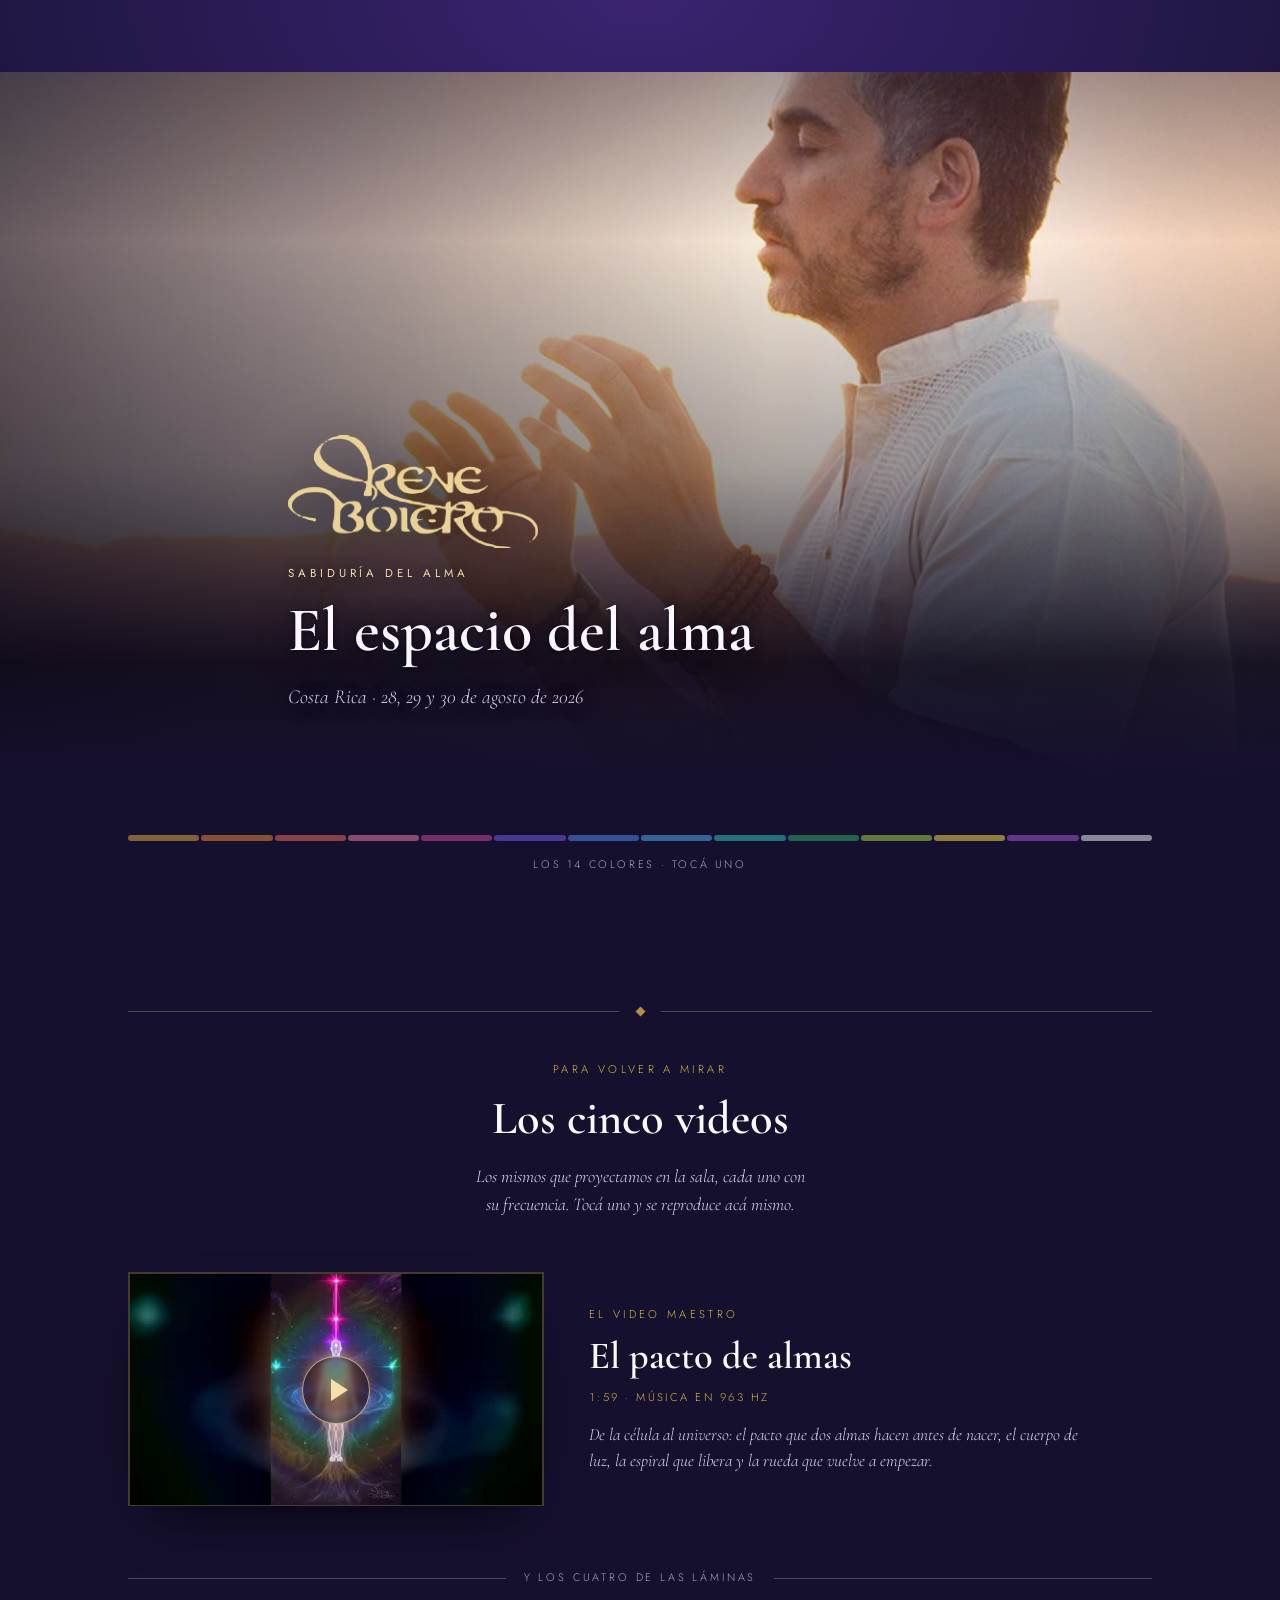
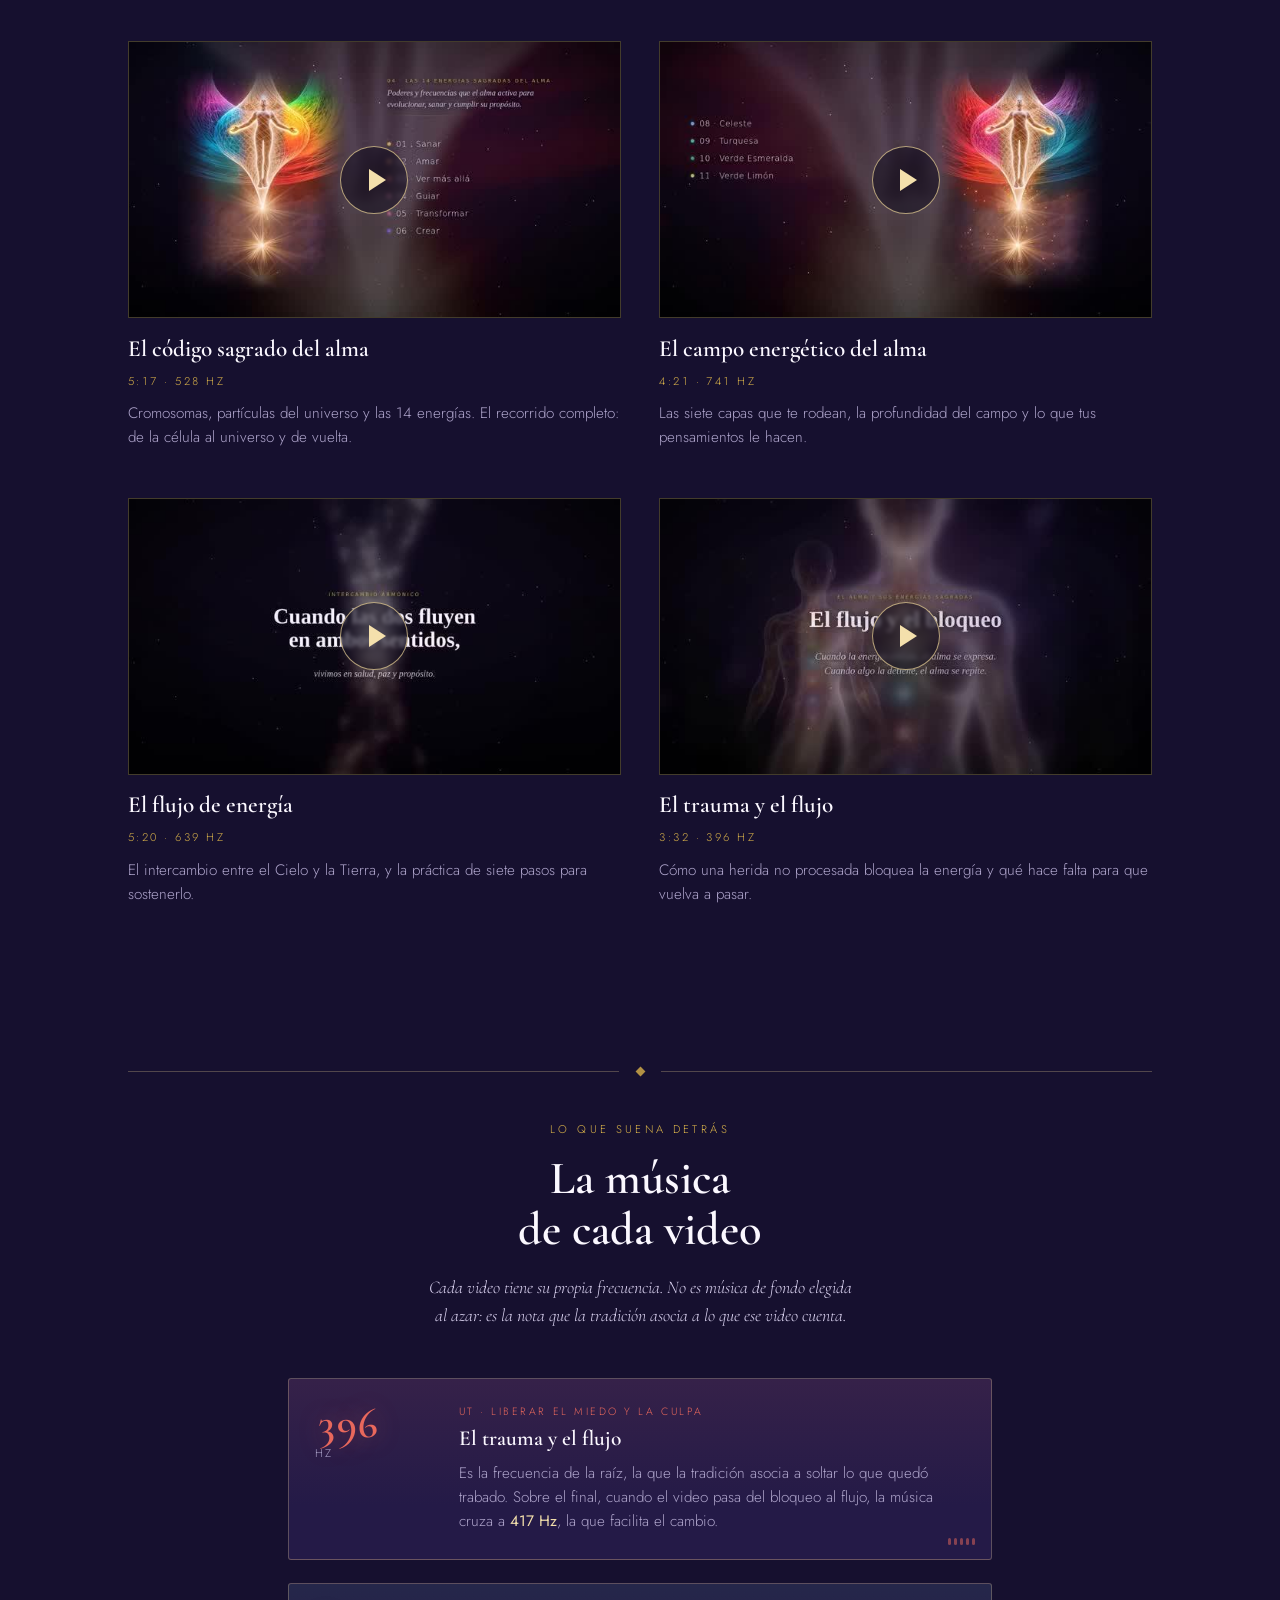
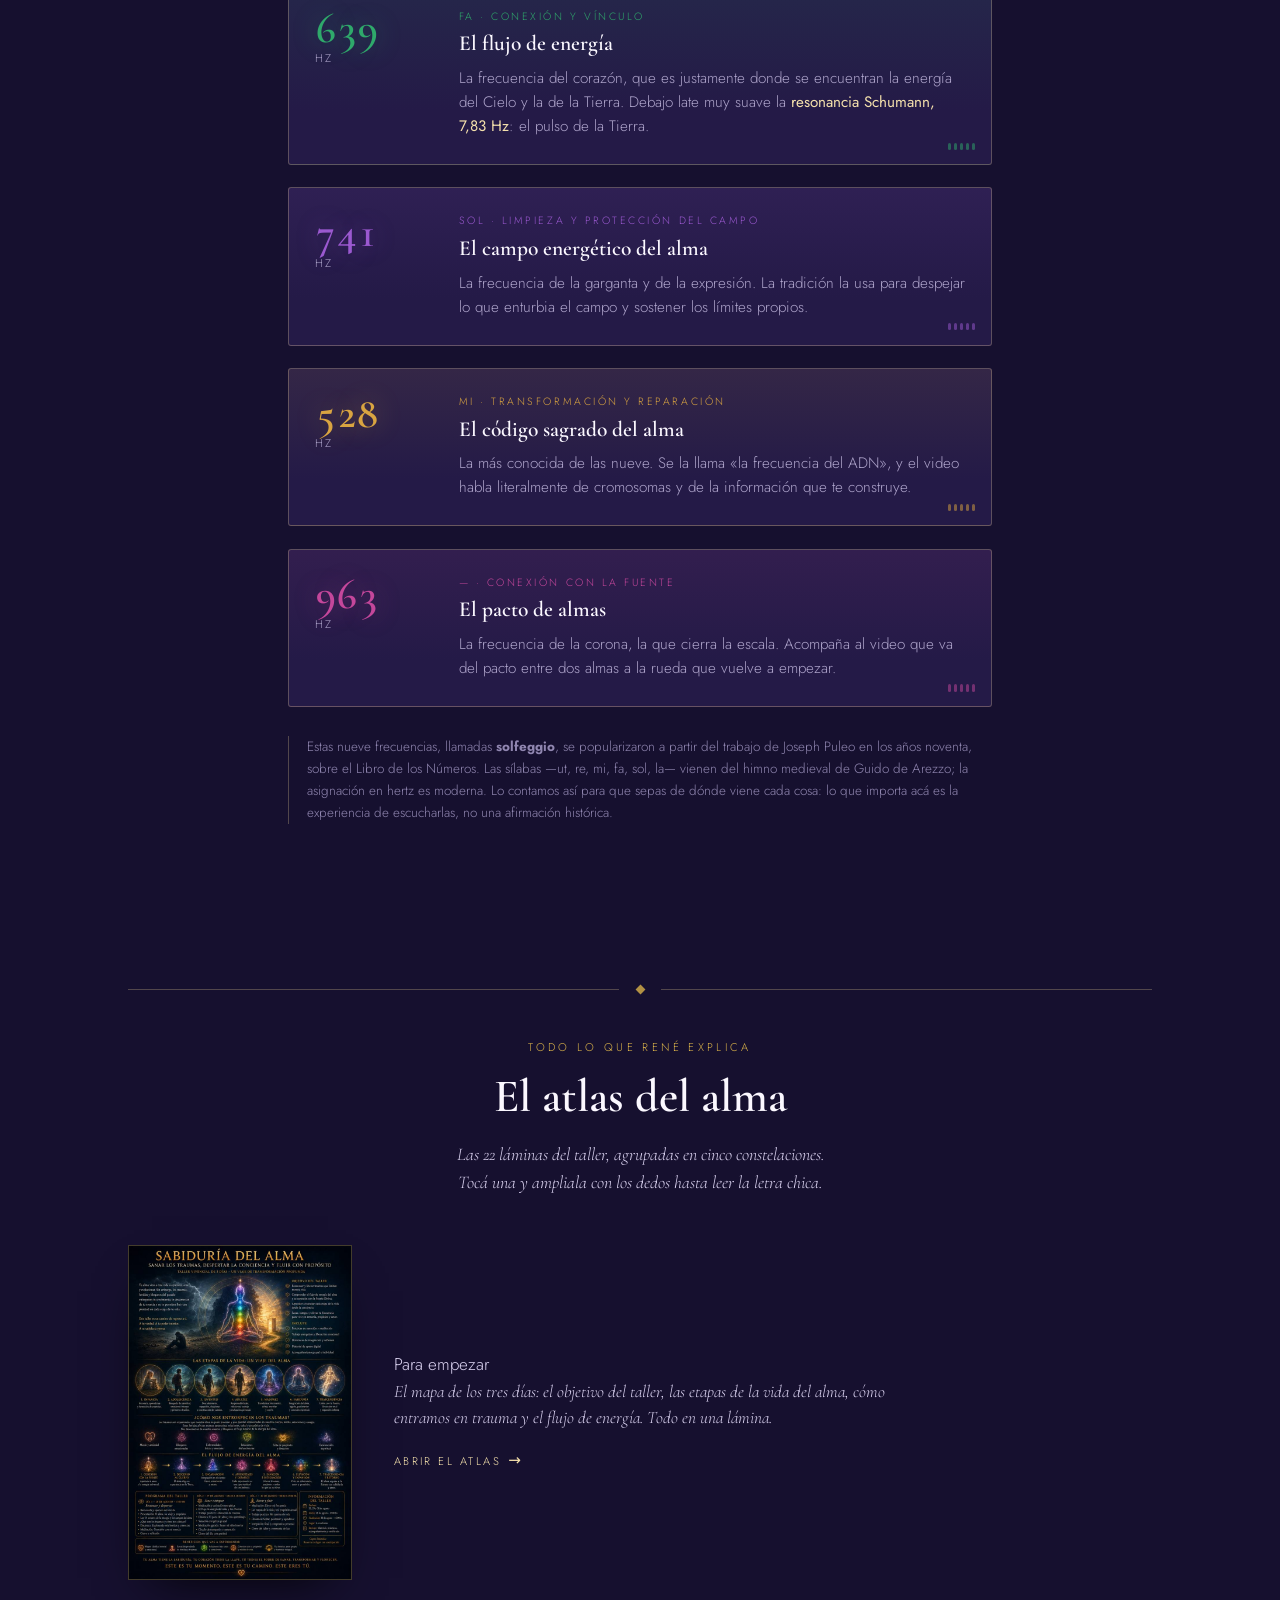
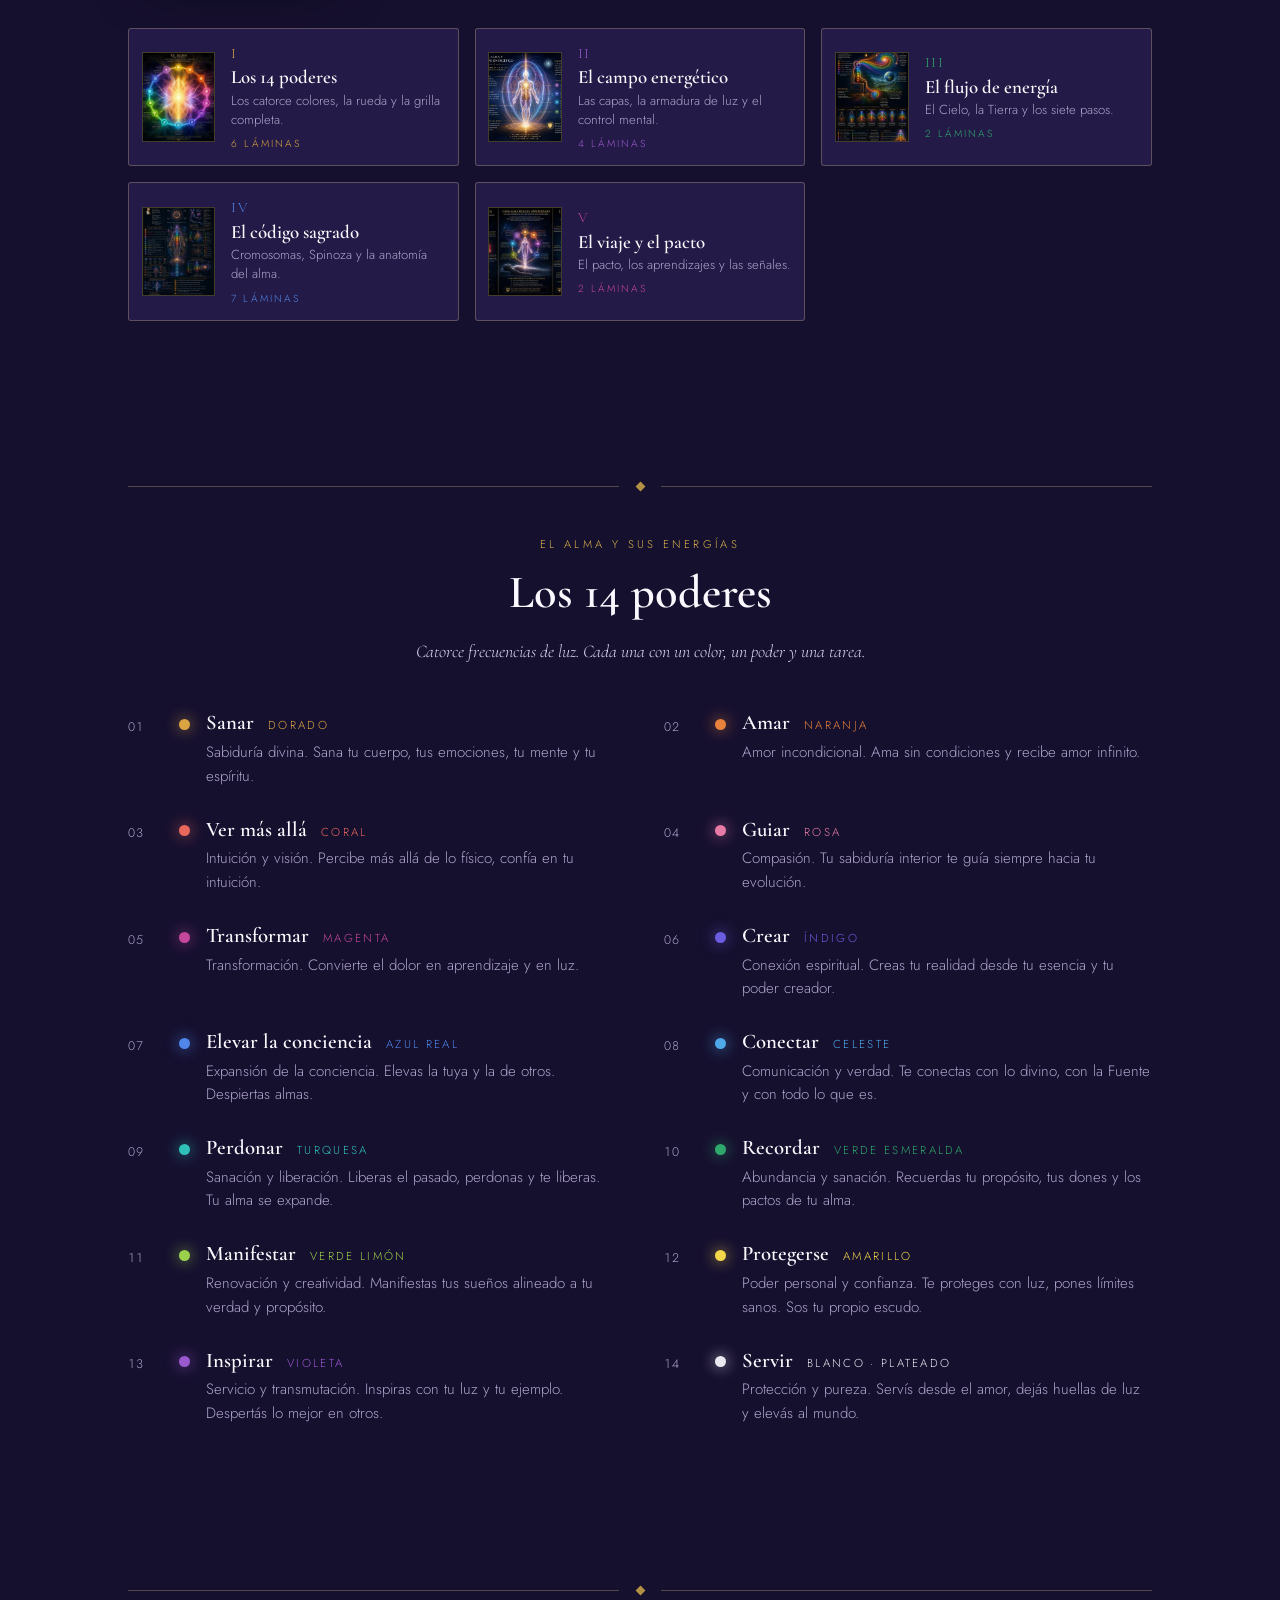
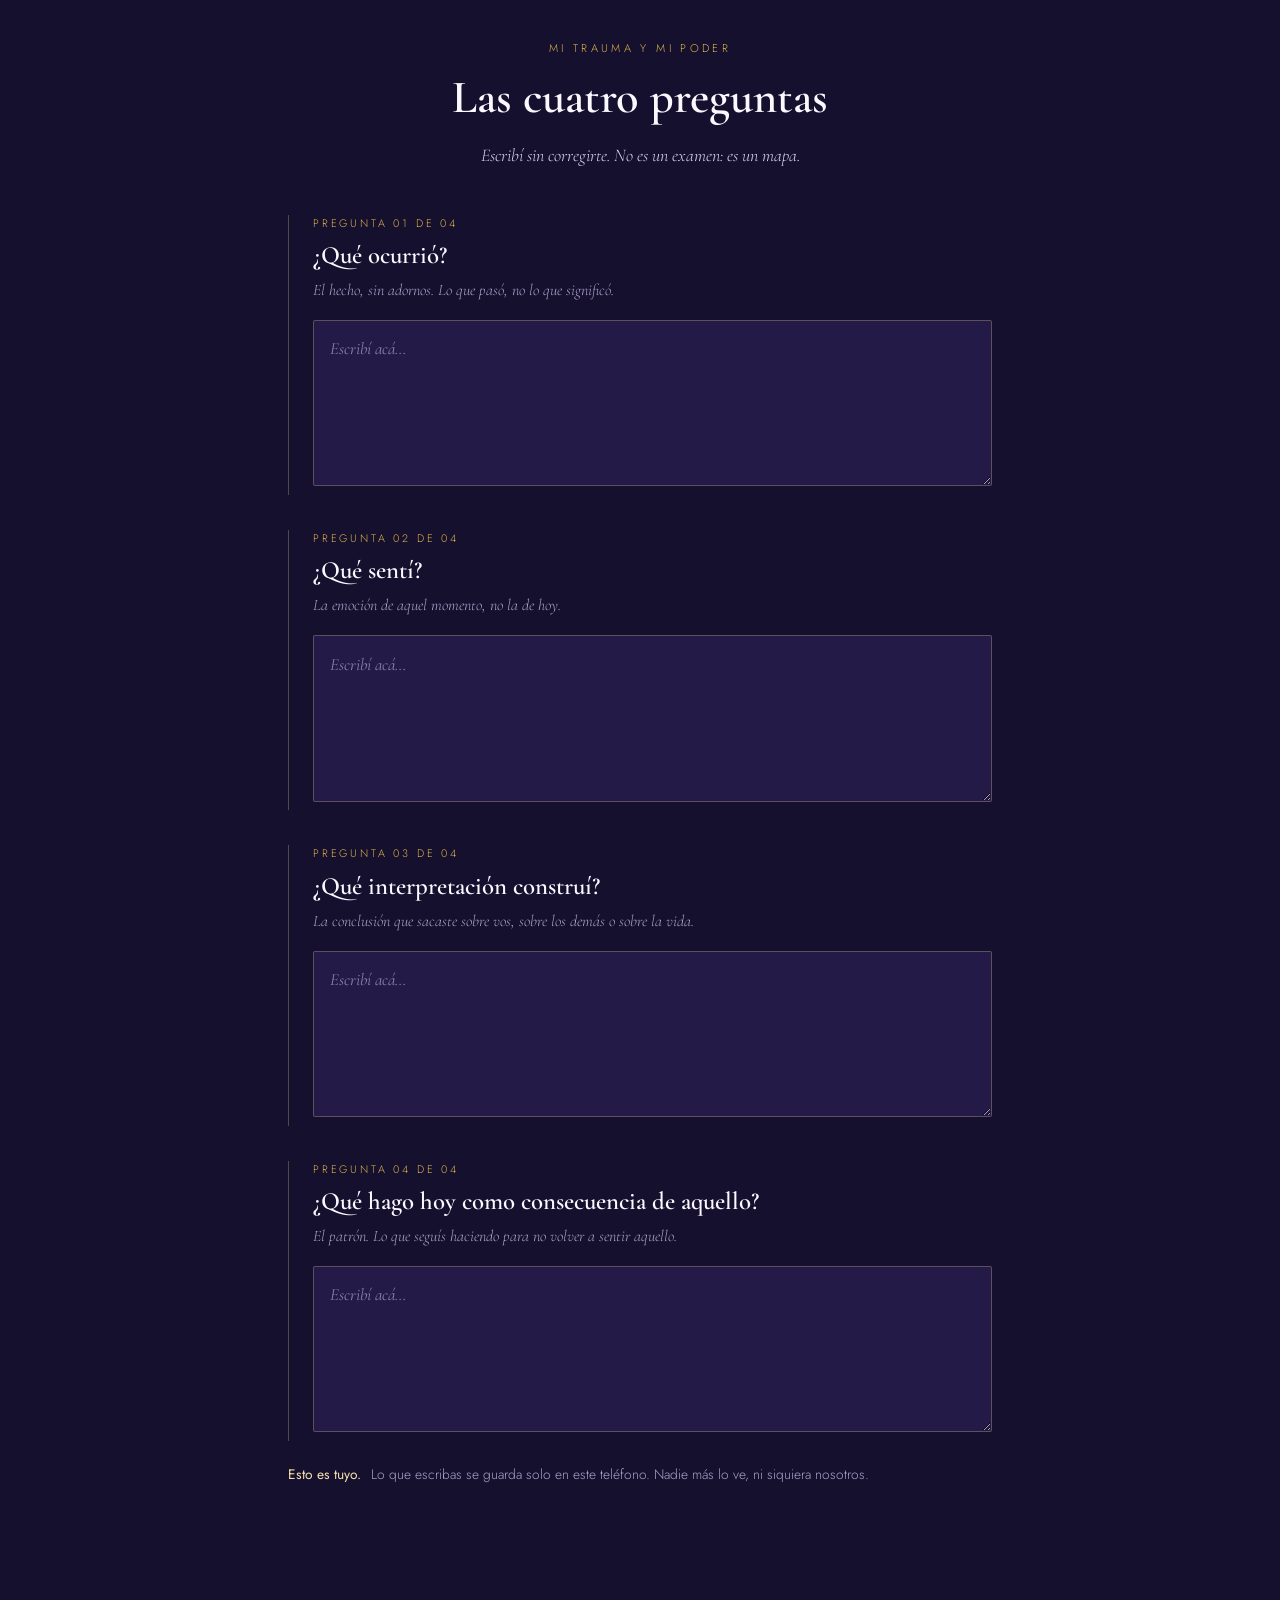
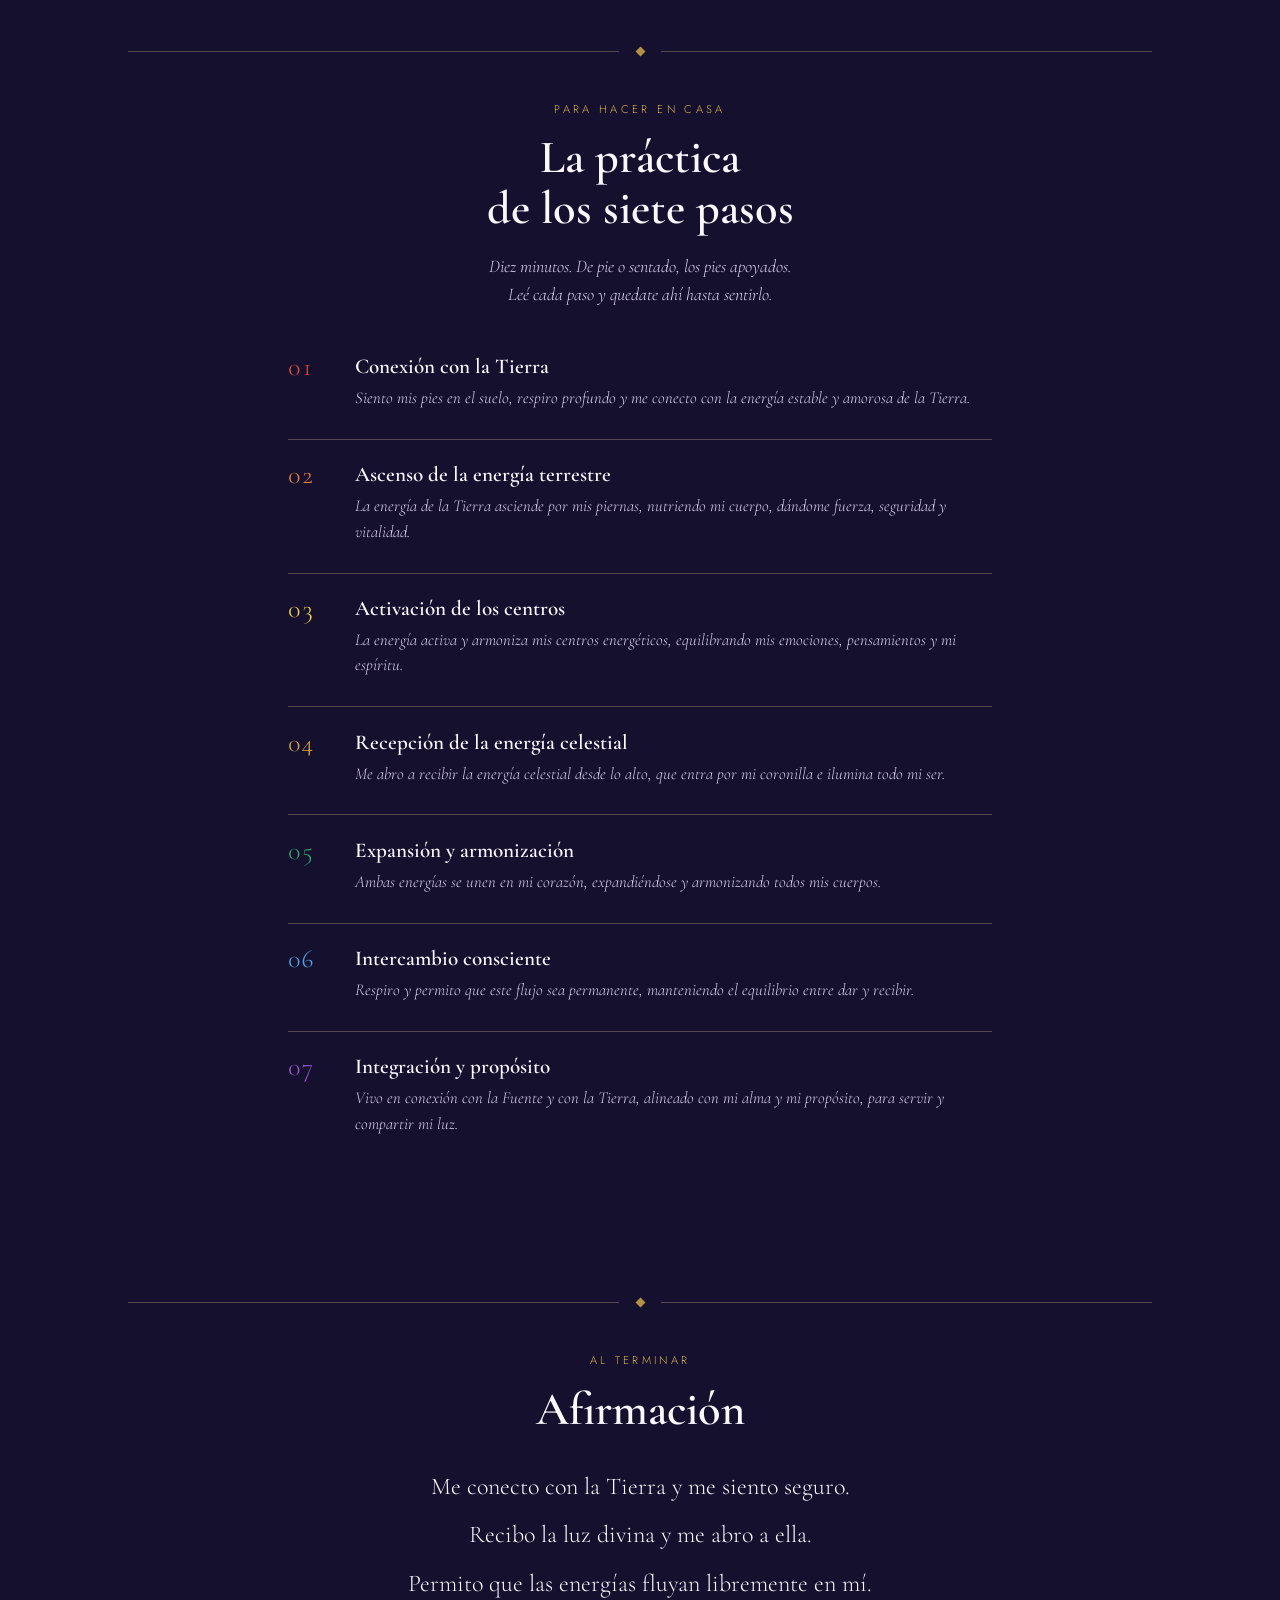
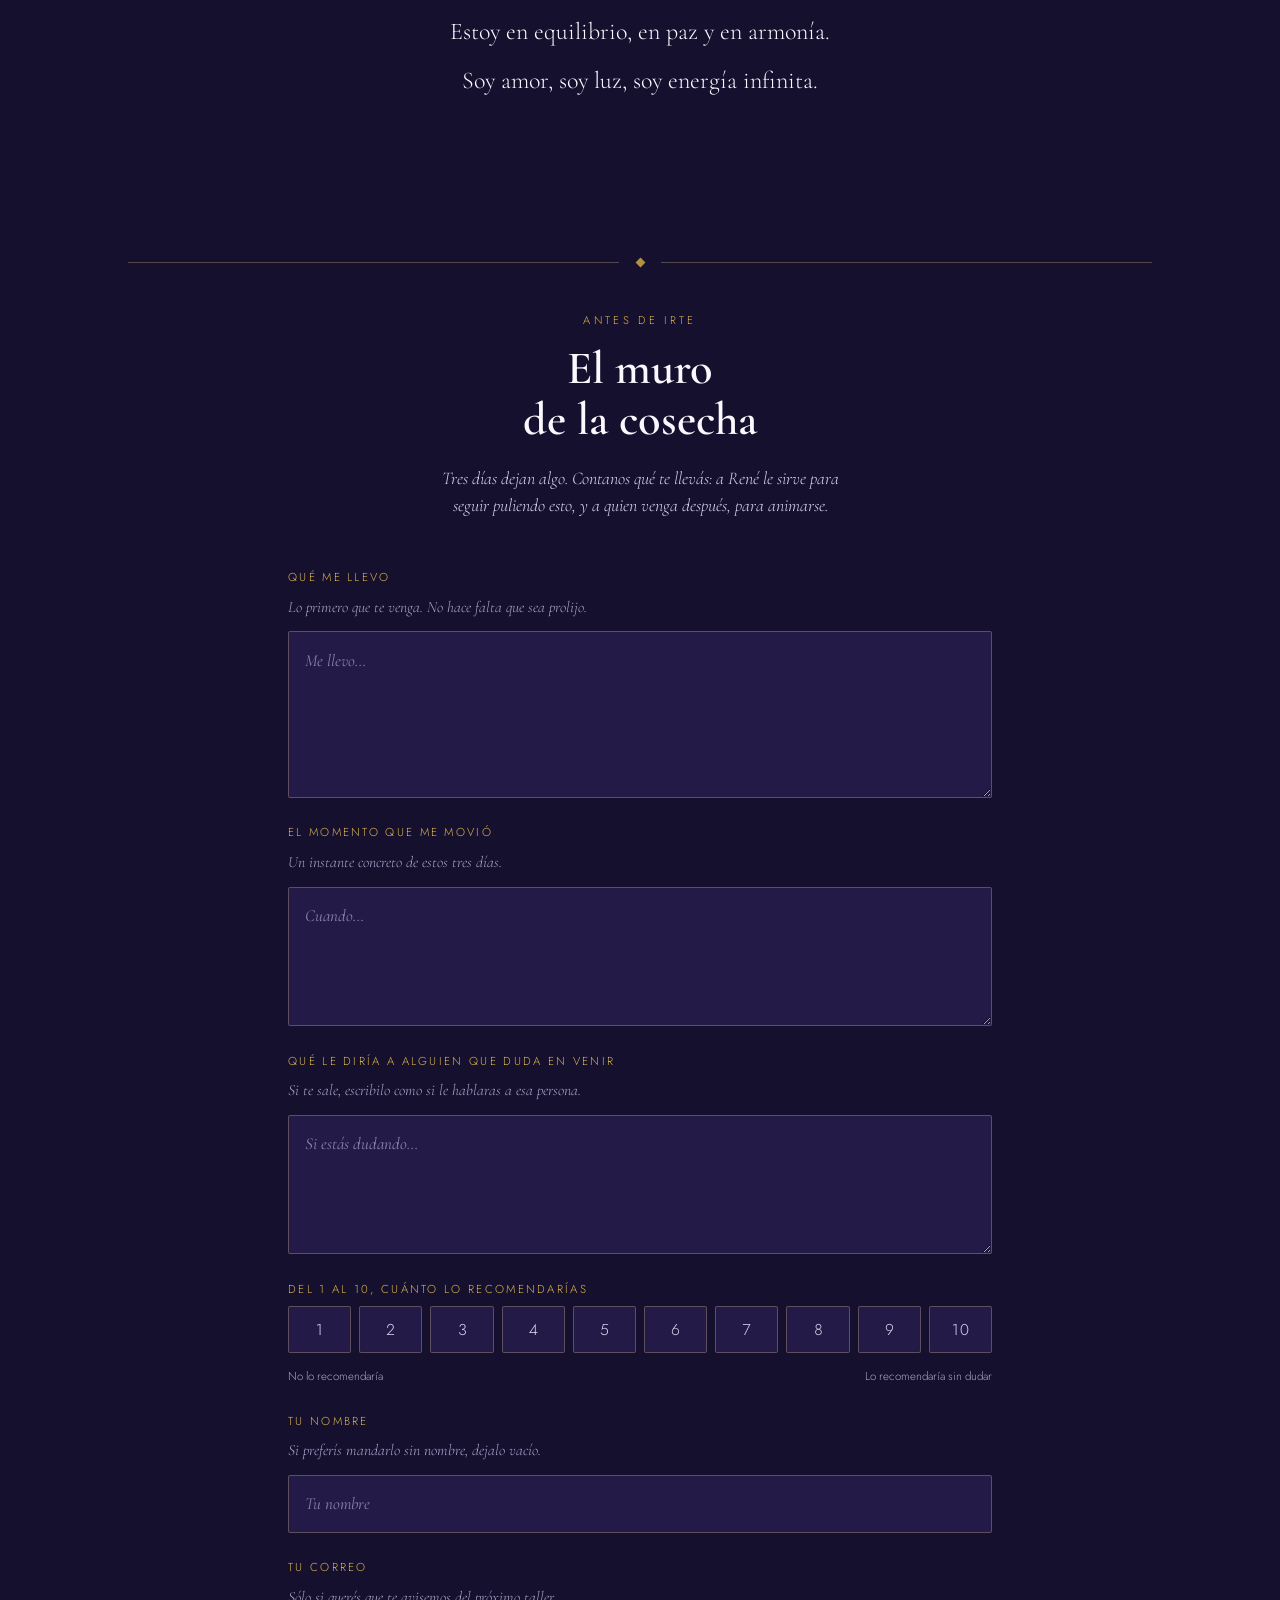
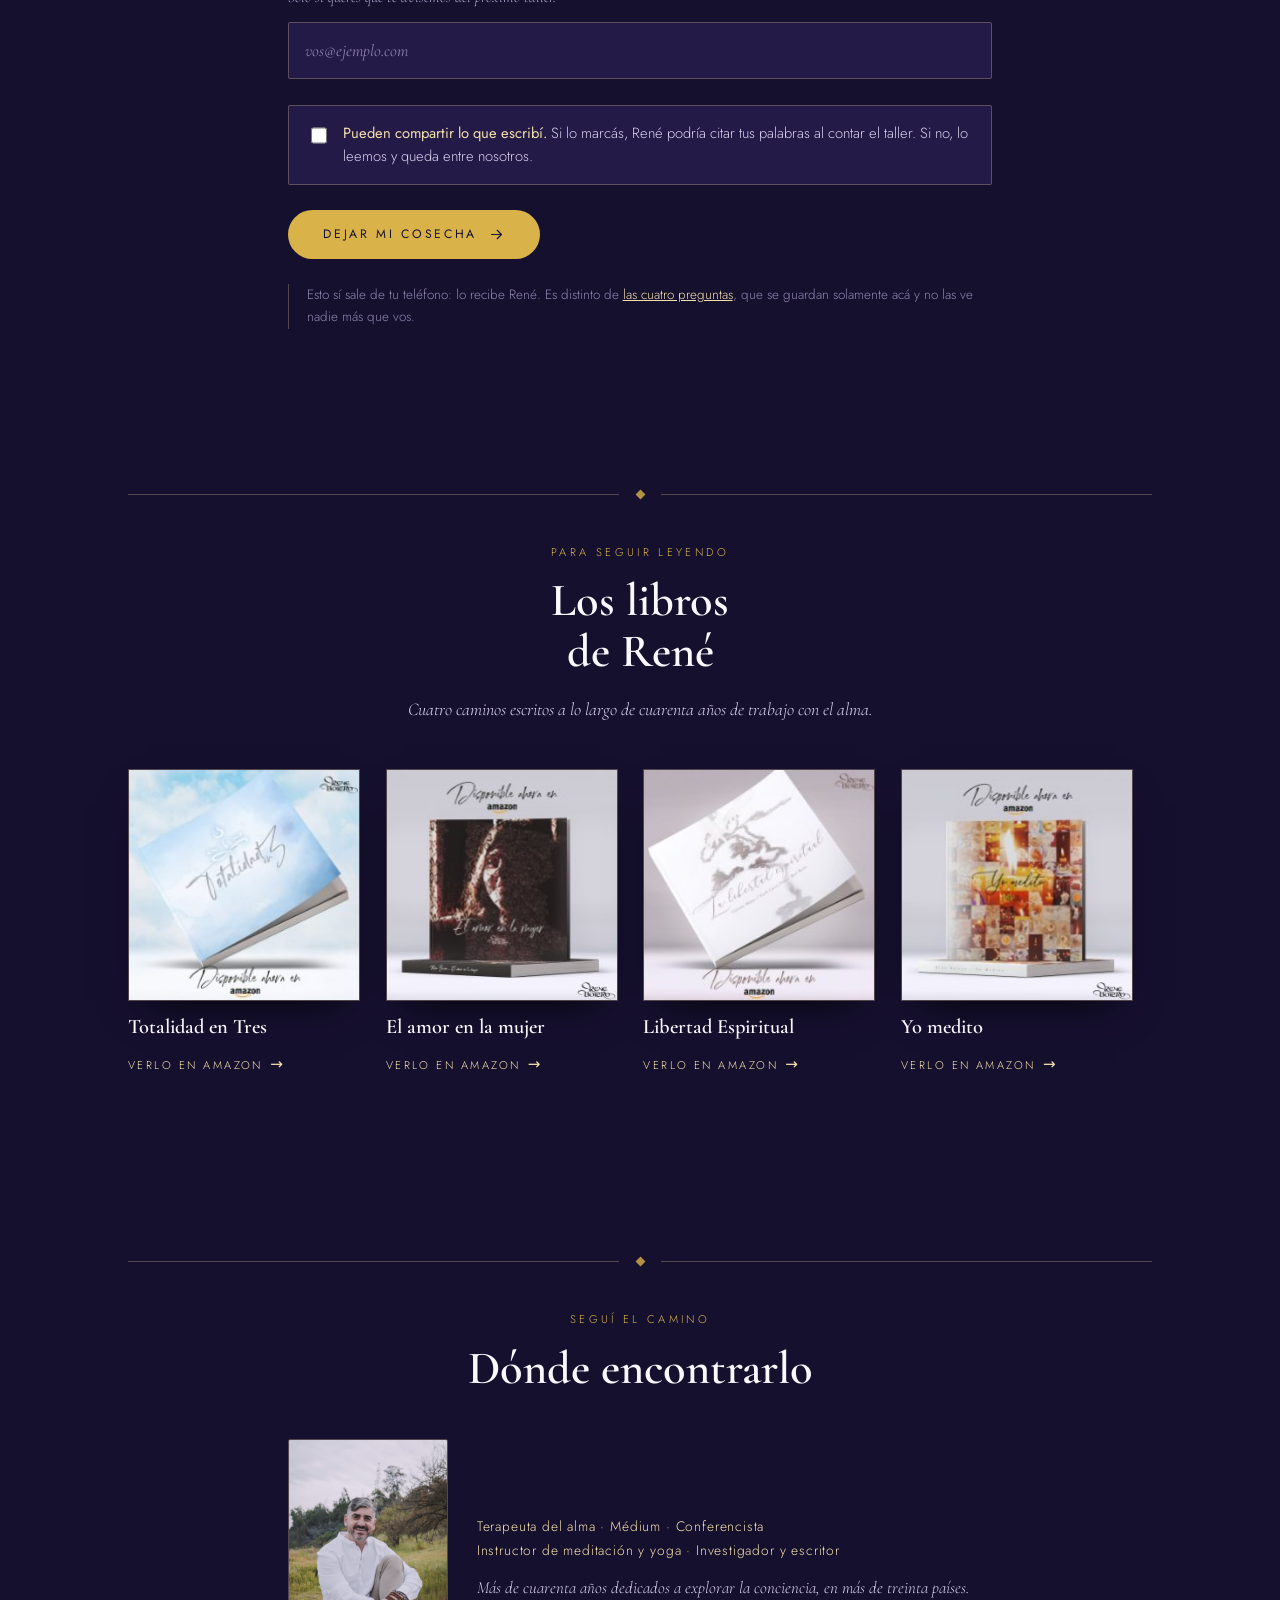
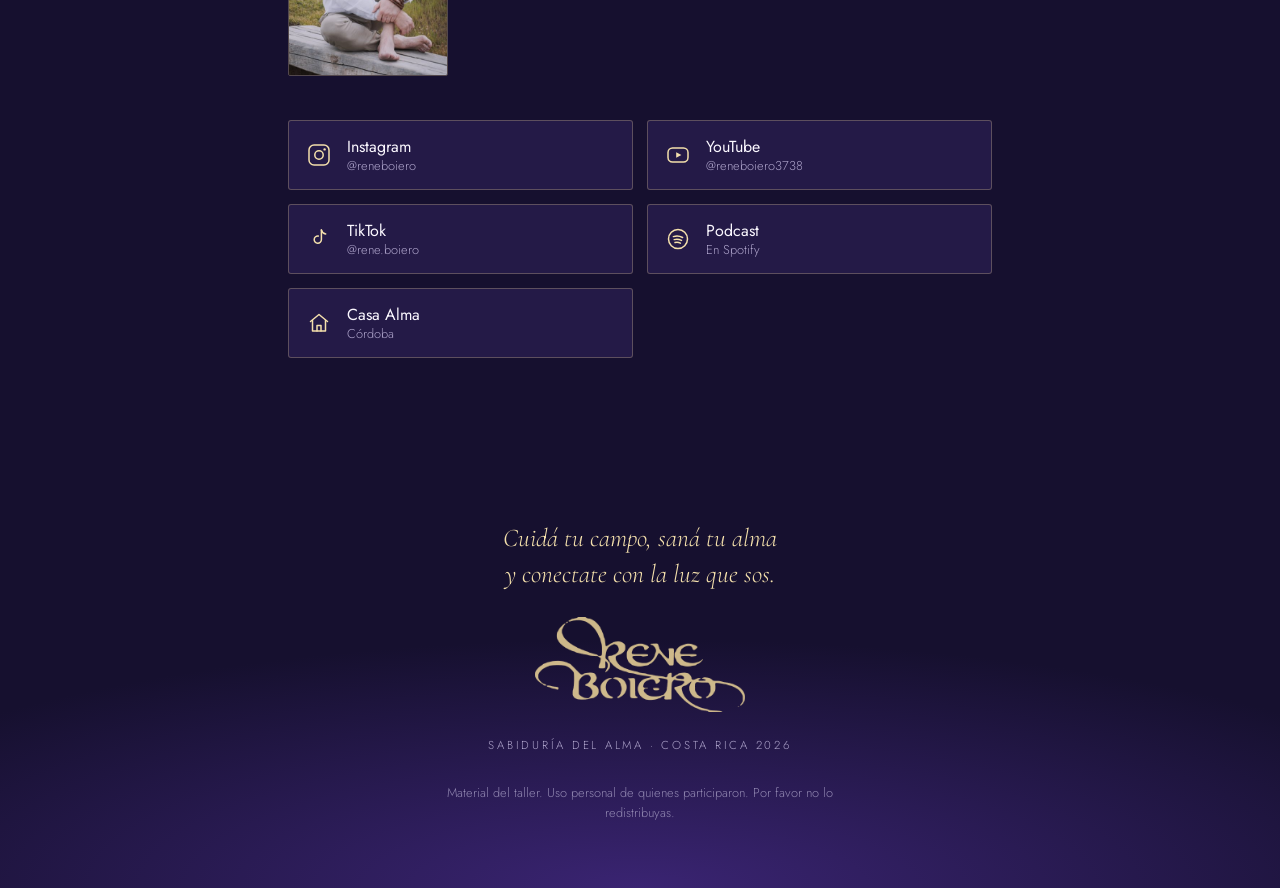
==== index.html @ a4c86a07 "upload" ====
<!doctype html>
<html lang="es">
<head>
<meta charset="utf-8">
<meta name="viewport" content="width=device-width,initial-scale=1">
<title>El espacio del alma · Sabiduría del alma, Costa Rica 2026</title>
<meta name="description" content="Todo el material del taller de René Boiero: los cinco videos, las 22 láminas, los 14 poderes y la práctica de los siete pasos.">
<meta name="robots" content="noindex,nofollow">
<meta property="og:title" content="El espacio del alma · Sabiduría del alma, Costa Rica 2026">
<meta property="og:description" content="Todo el material del taller de René Boiero: los cinco videos, las 22 láminas, los 14 poderes y la práctica de los siete pasos.">
<meta property="og:type" content="website">
<meta property="og:image" content="img/hero.jpg">
<link rel="icon" href="img/icono.png">
<link rel="apple-touch-icon" href="img/icono.png">
<link rel="preconnect" href="https://fonts.googleapis.com">
<link rel="preconnect" href="https://fonts.gstatic.com" crossorigin>
<link rel="stylesheet" href="https://fonts.googleapis.com/css2?family=Cormorant+Garamond:ital,wght@0,400;0,600;1,400&family=Jost:wght@200;300;400;500&display=swap">
<link rel="stylesheet" href="css/alma.css">
</head>
<body>

<canvas id="cielo" aria-hidden="true"></canvas>

<header class="portada">
  <div class="hero">
    <img class="heroFoto" src="img/hero.jpg" alt="René Boiero" fetchpriority="high">
    <div class="heroVelo" aria-hidden="true"></div>
    <div class="env heroTexto">
      <img class="firma" src="img/logo.png" alt="René Boiero" width="250" height="112">
      <p class="marca">Sabiduría del alma</p>
      <h1>El espacio del alma</h1>
      <p class="donde">Costa Rica · 28, 29 y 30 de agosto de 2026</p>
    </div>
  </div>
  <nav class="cinta" aria-label="Los 14 poderes"><button class="tramo" style="--c:#D9A441" data-ir="p01" aria-label="Sanar · Dorado"><span></span></button><button class="tramo" style="--c:#E8823C" data-ir="p02" aria-label="Amar · Naranja"><span></span></button><button class="tramo" style="--c:#E8685C" data-ir="p03" aria-label="Ver más allá · Coral"><span></span></button><button class="tramo" style="--c:#E87BA6" data-ir="p04" aria-label="Guiar · Rosa"><span></span></button><button class="tramo" style="--c:#C4479B" data-ir="p05" aria-label="Transformar · Magenta"><span></span></button><button class="tramo" style="--c:#6C5CE0" data-ir="p06" aria-label="Crear · Índigo"><span></span></button><button class="tramo" style="--c:#4F86E8" data-ir="p07" aria-label="Elevar la conciencia · Azul Real"><span></span></button><button class="tramo" style="--c:#4FA8E8" data-ir="p08" aria-label="Conectar · Celeste"><span></span></button><button class="tramo" style="--c:#2FC0BA" data-ir="p09" aria-label="Perdonar · Turquesa"><span></span></button><button class="tramo" style="--c:#2FA96B" data-ir="p10" aria-label="Recordar · Verde Esmeralda"><span></span></button><button class="tramo" style="--c:#9BD14A" data-ir="p11" aria-label="Manifestar · Verde Limón"><span></span></button><button class="tramo" style="--c:#F2D64B" data-ir="p12" aria-label="Protegerse · Amarillo"><span></span></button><button class="tramo" style="--c:#9B59D0" data-ir="p13" aria-label="Inspirar · Violeta"><span></span></button><button class="tramo" style="--c:#E9E9F2" data-ir="p14" aria-label="Servir · Blanco · Plateado"><span></span></button></nav>
  <p class="leyenda">Los 14 colores · tocá uno</p>
</header>

<main>
  <section id="videos">
    <div class="regla"><i></i></div>
    <div class="env"><div class="titulo"><span class="ojo">Para volver a mirar</span>
      <h2>Los cinco videos</h2></div>
      <p class="entrada">Los mismos que proyectamos en la sala, cada uno con su
      frecuencia. Tocá uno y se reproduce acá mismo.</p></div>
    <div class="env-amplio">
      
      <div class="maestro">
        <div class="maestroMarco"><div class="marco" id="alma" data-yt="pz9h_qE25Qw"
             data-titulo="El pacto de almas">
          <img src="img/pos-alma.jpg" alt="" loading="lazy" width="1280" height="720">
          <button class="jugar" type="button">
            <span class="sr">Reproducir El pacto de almas</span>
          </button>
        </div></div>
        <div class="maestroPie">
          <span class="ojo">El video maestro</span>
          <span class="maestroTit">El pacto de almas</span>
          <span class="dur">1:59 · música en 963 Hz</span>
          <span class="maestroDesc">De la célula al universo: el pacto que dos almas hacen antes de nacer, el cuerpo de luz, la espiral que libera y la rueda que vuelve a empezar.</span>
        </div>
      </div>
      <p class="separa">Y los cuatro de las láminas</p>
      <div class="piezas">
      <article class="pieza">
        <div class="marco" id="codigo" data-yt="uilACKf3dwM"
             data-titulo="El código sagrado del alma">
          <img src="img/pos-codigo.jpg" alt="" loading="lazy" width="1280" height="720">
          <button class="jugar" type="button">
            <span class="sr">Reproducir El código sagrado del alma</span>
          </button>
        </div>
        <div class="pie">
          <h3>El código sagrado del alma</h3>
          <p class="dur">5:17 · 528 Hz</p>
          <p class="desc">Cromosomas, partículas del universo y las 14 energías. El recorrido completo: de la célula al universo y de vuelta.</p>
        </div>
      </article>
      <article class="pieza">
        <div class="marco" id="campo" data-yt="KL6lJcpVBRE"
             data-titulo="El campo energético del alma">
          <img src="img/pos-campo.jpg" alt="" loading="lazy" width="1280" height="720">
          <button class="jugar" type="button">
            <span class="sr">Reproducir El campo energético del alma</span>
          </button>
        </div>
        <div class="pie">
          <h3>El campo energético del alma</h3>
          <p class="dur">4:21 · 741 Hz</p>
          <p class="desc">Las siete capas que te rodean, la profundidad del campo y lo que tus pensamientos le hacen.</p>
        </div>
      </article>
      <article class="pieza">
        <div class="marco" id="flujo" data-yt="_2_fFfxlUdQ"
             data-titulo="El flujo de energía">
          <img src="img/pos-flujo.jpg" alt="" loading="lazy" width="1280" height="720">
          <button class="jugar" type="button">
            <span class="sr">Reproducir El flujo de energía</span>
          </button>
        </div>
        <div class="pie">
          <h3>El flujo de energía</h3>
          <p class="dur">5:20 · 639 Hz</p>
          <p class="desc">El intercambio entre el Cielo y la Tierra, y la práctica de siete pasos para sostenerlo.</p>
        </div>
      </article>
      <article class="pieza">
        <div class="marco" id="trauma" data-yt="TgIZl2CXmCc"
             data-titulo="El trauma y el flujo">
          <img src="img/pos-trauma.jpg" alt="" loading="lazy" width="1280" height="720">
          <button class="jugar" type="button">
            <span class="sr">Reproducir El trauma y el flujo</span>
          </button>
        </div>
        <div class="pie">
          <h3>El trauma y el flujo</h3>
          <p class="dur">3:32 · 396 Hz</p>
          <p class="desc">Cómo una herida no procesada bloquea la energía y qué hace falta para que vuelva a pasar.</p>
        </div>
      </article></div>
    </div>
  </section>

  <section id="musica">
    <div class="regla"><i></i></div>
    <div class="env"><div class="titulo"><span class="ojo">Lo que suena detrás</span>
      <h2>La música<br>de cada video</h2></div>
      <p class="entrada">Cada video tiene su propia frecuencia. No es música de
      fondo elegida al azar: es la nota que la tradición asocia a lo que ese
      video cuenta.</p>
      <ol class="frecs">
      <li class="frec" style="--c:#E8685C">
        <span class="hz"><b>396</b><i>Hz</i></span>
        <div class="frecTxt">
          <span class="frecOjo">UT · Liberar el miedo y la culpa</span>
          <h3>El trauma y el flujo</h3>
          <p>Es la frecuencia de la raíz, la que la tradición asocia a soltar lo que quedó trabado. Sobre el final, cuando el video pasa del bloqueo al flujo, la música cruza a <b>417 Hz</b>, la que facilita el cambio.</p>
        </div>
        <span class="onda" aria-hidden="true">
          <span></span><span></span><span></span><span></span><span></span>
        </span>
      </li>
      <li class="frec" style="--c:#2FA96B">
        <span class="hz"><b>639</b><i>Hz</i></span>
        <div class="frecTxt">
          <span class="frecOjo">FA · Conexión y vínculo</span>
          <h3>El flujo de energía</h3>
          <p>La frecuencia del corazón, que es justamente donde se encuentran la energía del Cielo y la de la Tierra. Debajo late muy suave la <b>resonancia Schumann, 7,83 Hz</b>: el pulso de la Tierra.</p>
        </div>
        <span class="onda" aria-hidden="true">
          <span></span><span></span><span></span><span></span><span></span>
        </span>
      </li>
      <li class="frec" style="--c:#9B59D0">
        <span class="hz"><b>741</b><i>Hz</i></span>
        <div class="frecTxt">
          <span class="frecOjo">SOL · Limpieza y protección del campo</span>
          <h3>El campo energético del alma</h3>
          <p>La frecuencia de la garganta y de la expresión. La tradición la usa para despejar lo que enturbia el campo y sostener los límites propios.</p>
        </div>
        <span class="onda" aria-hidden="true">
          <span></span><span></span><span></span><span></span><span></span>
        </span>
      </li>
      <li class="frec" style="--c:#D9A441">
        <span class="hz"><b>528</b><i>Hz</i></span>
        <div class="frecTxt">
          <span class="frecOjo">MI · Transformación y reparación</span>
          <h3>El código sagrado del alma</h3>
          <p>La más conocida de las nueve. Se la llama «la frecuencia del ADN», y el video habla literalmente de cromosomas y de la información que te construye.</p>
        </div>
        <span class="onda" aria-hidden="true">
          <span></span><span></span><span></span><span></span><span></span>
        </span>
      </li>
      <li class="frec" style="--c:#C4479B">
        <span class="hz"><b>963</b><i>Hz</i></span>
        <div class="frecTxt">
          <span class="frecOjo">— · Conexión con la Fuente</span>
          <h3>El pacto de almas</h3>
          <p>La frecuencia de la corona, la que cierra la escala. Acompaña al video que va del pacto entre dos almas a la rueda que vuelve a empezar.</p>
        </div>
        <span class="onda" aria-hidden="true">
          <span></span><span></span><span></span><span></span><span></span>
        </span>
      </li></ol>
      <p class="salvedad">Estas nueve frecuencias, llamadas <b>solfeggio</b>, se
      popularizaron a partir del trabajo de Joseph Puleo en los años noventa,
      sobre el Libro de los Números. Las sílabas —ut, re, mi, fa, sol, la— vienen
      del himno medieval de Guido de Arezzo; la asignación en hertz es moderna.
      Lo contamos así para que sepas de dónde viene cada cosa: lo que importa
      acá es la experiencia de escucharlas, no una afirmación histórica.</p>
    </div>
  </section>

  <section id="atlas">
    <div class="regla"><i></i></div>
    <div class="env"><div class="titulo"><span class="ojo">Todo lo que René explica</span>
      <h2>El atlas del alma</h2></div>
      <p class="entrada">Las 22 láminas del taller, agrupadas en cinco constelaciones.
      Tocá una y ampliala con los dedos hasta leer la letra chica.</p></div>
    <div class="env-amplio">
      <div class="atlasCabo">
        <a href="atlas.html">
          <img src="img/programa.jpg" alt="El mapa de los tres días" loading="lazy">
        </a>
        <div>
          <span class="ojo">Para empezar</span>
          <p>El mapa de los tres días: el objetivo del taller, las etapas de la vida
          del alma, cómo entramos en trauma y el flujo de energía. Todo en una lámina.</p>
          <span class="comprar">Abrir el atlas</span>
        </div>
      </div>
      <div class="consMalla">
        <a class="cons" href="atlas.html#cI" style="--c:#D9A441">
          <span class="consTapa"><img src="img/cons-poderes.jpg" alt="" loading="lazy"></span>
          <span class="consTxt">
            <span class="consRom">I</span>
            <b>Los 14 poderes</b><i>Los catorce colores, la rueda y la grilla completa.</i><em>6 láminas</em>
          </span>
        </a>
        <a class="cons" href="atlas.html#cII" style="--c:#9B59D0">
          <span class="consTapa"><img src="img/cons-campo.jpg" alt="" loading="lazy"></span>
          <span class="consTxt">
            <span class="consRom">II</span>
            <b>El campo energético</b><i>Las capas, la armadura de luz y el control mental.</i><em>4 láminas</em>
          </span>
        </a>
        <a class="cons" href="atlas.html#cIII" style="--c:#2FA96B">
          <span class="consTapa"><img src="img/cons-flujo.jpg" alt="" loading="lazy"></span>
          <span class="consTxt">
            <span class="consRom">III</span>
            <b>El flujo de energía</b><i>El Cielo, la Tierra y los siete pasos.</i><em>2 láminas</em>
          </span>
        </a>
        <a class="cons" href="atlas.html#cIV" style="--c:#4F86E8">
          <span class="consTapa"><img src="img/cons-codigo.jpg" alt="" loading="lazy"></span>
          <span class="consTxt">
            <span class="consRom">IV</span>
            <b>El código sagrado</b><i>Cromosomas, Spinoza y la anatomía del alma.</i><em>7 láminas</em>
          </span>
        </a>
        <a class="cons" href="atlas.html#cV" style="--c:#C4479B">
          <span class="consTapa"><img src="img/cons-viaje.jpg" alt="" loading="lazy"></span>
          <span class="consTxt">
            <span class="consRom">V</span>
            <b>El viaje y el pacto</b><i>El pacto, los aprendizajes y las señales.</i><em>2 láminas</em>
          </span>
        </a></div>
    </div>
  </section>

  <section id="poderes">
    <div class="regla"><i></i></div>
    <div class="env"><div class="titulo"><span class="ojo">El alma y sus energías</span>
      <h2>Los 14 poderes</h2></div>
      <p class="entrada">Catorce frecuencias de luz. Cada una con un color,
      un poder y una tarea.</p></div>
    <div class="env-amplio"><ol class="poderes">
      <li class="poder" id="p01" style="--c:#D9A441">
        <span class="num">01</span>
        <span class="punto"></span>
        <div>
          <h3>Sanar <em>Dorado</em></h3>
          <p>Sabiduría divina. Sana tu cuerpo, tus emociones, tu mente y tu espíritu.</p>
        </div>
      </li>
      <li class="poder" id="p02" style="--c:#E8823C">
        <span class="num">02</span>
        <span class="punto"></span>
        <div>
          <h3>Amar <em>Naranja</em></h3>
          <p>Amor incondicional. Ama sin condiciones y recibe amor infinito.</p>
        </div>
      </li>
      <li class="poder" id="p03" style="--c:#E8685C">
        <span class="num">03</span>
        <span class="punto"></span>
        <div>
          <h3>Ver más allá <em>Coral</em></h3>
          <p>Intuición y visión. Percibe más allá de lo físico, confía en tu intuición.</p>
        </div>
      </li>
      <li class="poder" id="p04" style="--c:#E87BA6">
        <span class="num">04</span>
        <span class="punto"></span>
        <div>
          <h3>Guiar <em>Rosa</em></h3>
          <p>Compasión. Tu sabiduría interior te guía siempre hacia tu evolución.</p>
        </div>
      </li>
      <li class="poder" id="p05" style="--c:#C4479B">
        <span class="num">05</span>
        <span class="punto"></span>
        <div>
          <h3>Transformar <em>Magenta</em></h3>
          <p>Transformación. Convierte el dolor en aprendizaje y en luz.</p>
        </div>
      </li>
      <li class="poder" id="p06" style="--c:#6C5CE0">
        <span class="num">06</span>
        <span class="punto"></span>
        <div>
          <h3>Crear <em>Índigo</em></h3>
          <p>Conexión espiritual. Creas tu realidad desde tu esencia y tu poder creador.</p>
        </div>
      </li>
      <li class="poder" id="p07" style="--c:#4F86E8">
        <span class="num">07</span>
        <span class="punto"></span>
        <div>
          <h3>Elevar la conciencia <em>Azul Real</em></h3>
          <p>Expansión de la conciencia. Elevas la tuya y la de otros. Despiertas almas.</p>
        </div>
      </li>
      <li class="poder" id="p08" style="--c:#4FA8E8">
        <span class="num">08</span>
        <span class="punto"></span>
        <div>
          <h3>Conectar <em>Celeste</em></h3>
          <p>Comunicación y verdad. Te conectas con lo divino, con la Fuente y con todo lo que es.</p>
        </div>
      </li>
      <li class="poder" id="p09" style="--c:#2FC0BA">
        <span class="num">09</span>
        <span class="punto"></span>
        <div>
          <h3>Perdonar <em>Turquesa</em></h3>
          <p>Sanación y liberación. Liberas el pasado, perdonas y te liberas. Tu alma se expande.</p>
        </div>
      </li>
      <li class="poder" id="p10" style="--c:#2FA96B">
        <span class="num">10</span>
        <span class="punto"></span>
        <div>
          <h3>Recordar <em>Verde Esmeralda</em></h3>
          <p>Abundancia y sanación. Recuerdas tu propósito, tus dones y los pactos de tu alma.</p>
        </div>
      </li>
      <li class="poder" id="p11" style="--c:#9BD14A">
        <span class="num">11</span>
        <span class="punto"></span>
        <div>
          <h3>Manifestar <em>Verde Limón</em></h3>
          <p>Renovación y creatividad. Manifiestas tus sueños alineado a tu verdad y propósito.</p>
        </div>
      </li>
      <li class="poder" id="p12" style="--c:#F2D64B">
        <span class="num">12</span>
        <span class="punto"></span>
        <div>
          <h3>Protegerse <em>Amarillo</em></h3>
          <p>Poder personal y confianza. Te proteges con luz, pones límites sanos. Sos tu propio escudo.</p>
        </div>
      </li>
      <li class="poder" id="p13" style="--c:#9B59D0">
        <span class="num">13</span>
        <span class="punto"></span>
        <div>
          <h3>Inspirar <em>Violeta</em></h3>
          <p>Servicio y transmutación. Inspiras con tu luz y tu ejemplo. Despertás lo mejor en otros.</p>
        </div>
      </li>
      <li class="poder" id="p14" style="--c:#E9E9F2">
        <span class="num">14</span>
        <span class="punto"></span>
        <div>
          <h3>Servir <em>Blanco · Plateado</em></h3>
          <p>Protección y pureza. Servís desde el amor, dejás huellas de luz y elevás al mundo.</p>
        </div>
      </li></ol></div>
  </section>

  <section id="preguntas">
    <div class="regla"><i></i></div>
    <div class="env">
      <div class="titulo"><span class="ojo">Mi trauma y mi poder</span>
        <h2>Las cuatro preguntas</h2></div>
      <p class="entrada">Escribí sin corregirte. No es un examen: es un mapa.</p>
      <ol class="preguntas">
      <li class="pregunta">
        <p class="orden">Pregunta 01 de 04</p>
        <h3>¿Qué ocurrió?</h3>
        <p class="ayuda">El hecho, sin adornos. Lo que pasó, no lo que significó.</p>
        <textarea id="q01" rows="5" placeholder="Escribí acá…" aria-label="¿Qué ocurrió?"></textarea>
      </li>
      <li class="pregunta">
        <p class="orden">Pregunta 02 de 04</p>
        <h3>¿Qué sentí?</h3>
        <p class="ayuda">La emoción de aquel momento, no la de hoy.</p>
        <textarea id="q02" rows="5" placeholder="Escribí acá…" aria-label="¿Qué sentí?"></textarea>
      </li>
      <li class="pregunta">
        <p class="orden">Pregunta 03 de 04</p>
        <h3>¿Qué interpretación construí?</h3>
        <p class="ayuda">La conclusión que sacaste sobre vos, sobre los demás o sobre la vida.</p>
        <textarea id="q03" rows="5" placeholder="Escribí acá…" aria-label="¿Qué interpretación construí?"></textarea>
      </li>
      <li class="pregunta">
        <p class="orden">Pregunta 04 de 04</p>
        <h3>¿Qué hago hoy como consecuencia de aquello?</h3>
        <p class="ayuda">El patrón. Lo que seguís haciendo para no volver a sentir aquello.</p>
        <textarea id="q04" rows="5" placeholder="Escribí acá…" aria-label="¿Qué hago hoy como consecuencia de aquello?"></textarea>
      </li></ol>
      <p class="aviso"><b>Esto es tuyo.</b> Lo que escribas se guarda solo en este
      teléfono. Nadie más lo ve, ni siquiera nosotros.</p>
    </div>
  </section>

  <section id="practica">
    <div class="regla"><i></i></div>
    <div class="env">
      <div class="titulo"><span class="ojo">Para hacer en casa</span>
        <h2>La práctica<br>de los siete pasos</h2></div>
      <p class="entrada">Diez minutos. De pie o sentado, los pies apoyados.
      Leé cada paso y quedate ahí hasta sentirlo.</p>
      <ol class="pasos">
      <li class="paso" style="--c:#E0503C">
        <span class="num">01</span>
        <div><h3>Conexión con la Tierra</h3><p>Siento mis pies en el suelo, respiro profundo y me conecto con la energía estable y amorosa de la Tierra.</p></div>
      </li>
      <li class="paso" style="--c:#E8823C">
        <span class="num">02</span>
        <div><h3>Ascenso de la energía terrestre</h3><p>La energía de la Tierra asciende por mis piernas, nutriendo mi cuerpo, dándome fuerza, seguridad y vitalidad.</p></div>
      </li>
      <li class="paso" style="--c:#F2D64B">
        <span class="num">03</span>
        <div><h3>Activación de los centros</h3><p>La energía activa y armoniza mis centros energéticos, equilibrando mis emociones, pensamientos y mi espíritu.</p></div>
      </li>
      <li class="paso" style="--c:#D9A441">
        <span class="num">04</span>
        <div><h3>Recepción de la energía celestial</h3><p>Me abro a recibir la energía celestial desde lo alto, que entra por mi coronilla e ilumina todo mi ser.</p></div>
      </li>
      <li class="paso" style="--c:#2FA96B">
        <span class="num">05</span>
        <div><h3>Expansión y armonización</h3><p>Ambas energías se unen en mi corazón, expandiéndose y armonizando todos mis cuerpos.</p></div>
      </li>
      <li class="paso" style="--c:#4FA8E8">
        <span class="num">06</span>
        <div><h3>Intercambio consciente</h3><p>Respiro y permito que este flujo sea permanente, manteniendo el equilibrio entre dar y recibir.</p></div>
      </li>
      <li class="paso" style="--c:#9B59D0">
        <span class="num">07</span>
        <div><h3>Integración y propósito</h3><p>Vivo en conexión con la Fuente y con la Tierra, alineado con mi alma y mi propósito, para servir y compartir mi luz.</p></div>
      </li></ol>
    </div>
  </section>

  <section id="afirmacion">
    <div class="regla"><i></i></div>
    <div class="env">
      <div class="titulo"><span class="ojo">Al terminar</span><h2>Afirmación</h2></div>
      <ul class="afirmacion"><li>Me conecto con la Tierra y me siento seguro.</li><li>Recibo la luz divina y me abro a ella.</li><li>Permito que las energías fluyan libremente en mí.</li><li>Estoy en equilibrio, en paz y en armonía.</li><li>Soy amor, soy luz, soy energía infinita.</li></ul>
    </div>
  </section>

  <section id="cosecha">
    <div class="regla"><i></i></div>
    <div class="env">
      <div class="titulo"><span class="ojo">Antes de irte</span>
        <h2>El muro<br>de la cosecha</h2></div>
      <p class="entrada">Tres días dejan algo. Contanos qué te llevás: a René le
      sirve para seguir puliendo esto, y a quien venga después, para animarse.</p>
      
      <form id="muroCosecha" class="muro" name="cosecha" method="POST"
            action="/gracias.html" data-netlify="true"
            data-netlify-honeypot="bot-field">
        <input type="hidden" name="form-name" value="cosecha">
        <p class="oculto">
          <label>No completes esto si sos una persona:
            <input name="bot-field"></label>
        </p>

        <div class="campo">
          <label for="llevo">Qué me llevo</label>
          <p class="pie">Lo primero que te venga. No hace falta que sea prolijo.</p>
          <textarea id="llevo" name="que_me_llevo" rows="5" required
            placeholder="Me llevo…"></textarea>
        </div>

        <div class="campo">
          <label for="momento">El momento que me movió</label>
          <p class="pie">Un instante concreto de estos tres días.</p>
          <textarea id="momento" name="momento" rows="4"
            placeholder="Cuando…"></textarea>
        </div>

        <div class="campo">
          <label for="duda">Qué le diría a alguien que duda en venir</label>
          <p class="pie">Si te sale, escribilo como si le hablaras a esa persona.</p>
          <textarea id="duda" name="a_quien_duda" rows="4"
            placeholder="Si estás dudando…"></textarea>
        </div>

        <div class="campo">
          <label>Del 1 al 10, cuánto lo recomendarías</label>
          <div class="notas"><input type="radio" id="n1" name="recomendacion" value="1"><label for="n1">1</label><input type="radio" id="n2" name="recomendacion" value="2"><label for="n2">2</label><input type="radio" id="n3" name="recomendacion" value="3"><label for="n3">3</label><input type="radio" id="n4" name="recomendacion" value="4"><label for="n4">4</label><input type="radio" id="n5" name="recomendacion" value="5"><label for="n5">5</label><input type="radio" id="n6" name="recomendacion" value="6"><label for="n6">6</label><input type="radio" id="n7" name="recomendacion" value="7"><label for="n7">7</label><input type="radio" id="n8" name="recomendacion" value="8"><label for="n8">8</label><input type="radio" id="n9" name="recomendacion" value="9"><label for="n9">9</label><input type="radio" id="n10" name="recomendacion" value="10"><label for="n10">10</label></div>
          <div class="escala"><span>No lo recomendaría</span><span>Lo recomendaría sin dudar</span></div>
        </div>

        <div class="campo">
          <label for="nombre">Tu nombre</label>
          <p class="pie">Si preferís mandarlo sin nombre, dejalo vacío.</p>
          <input type="text" id="nombre" name="nombre" placeholder="Tu nombre">
        </div>

        <div class="campo">
          <label for="correo">Tu correo</label>
          <p class="pie">Sólo si querés que te avisemos del próximo taller.</p>
          <input type="email" id="correo" name="correo" placeholder="vos@ejemplo.com">
        </div>

        <label class="permiso">
          <input type="checkbox" name="permiso" value="si">
          <span><b>Pueden compartir lo que escribí.</b> Si lo marcás, René podría
          citar tus palabras al contar el taller. Si no, lo leemos y queda entre
          nosotros.</span>
        </label>

        <button class="enviar" type="submit">Dejar mi cosecha <svg viewBox="0 0 24 24" fill="none" stroke="currentColor" stroke-width="1.6" stroke-linecap="round" stroke-linejoin="round" aria-hidden="true"><path d="M5 12h14M13 6l6 6-6 6"/></svg></button>

        <p class="reparo">Esto sí sale de tu teléfono: lo recibe René. Es distinto
        de <a href="#preguntas" style="color:var(--ambar)">las cuatro preguntas</a>,
        que se guardan solamente acá y no las ve nadie más que vos.</p>
      </form>
    </div>
  </section>

  <section id="libros">
    <div class="regla"><i></i></div>
    <div class="env"><div class="titulo"><span class="ojo">Para seguir leyendo</span>
      <h2>Los libros<br>de René</h2></div>
      <p class="entrada">Cuatro caminos escritos a lo largo de cuarenta años
      de trabajo con el alma.</p></div>
    <div class="estante-caja"><div class="estante">
        <a class="libro" href="https://www.amazon.com/dp/B08HHG5XQQ/ref=cm_sw_r_wa_awdb_067N11R9QKF9KXSM08T6" target="_blank" rel="noopener">
          <span class="tapa"><img src="img/libro-totalidad.jpg" alt="Totalidad en Tres" loading="lazy"></span>
          <span class="rotulo">Totalidad en Tres</span>
          <span class="comprar">Verlo en Amazon</span>
        </a>
        <a class="libro" href="https://www.amazon.com/-/es/Ren%C3%A9-Boiero-ebook/dp/B09DNYNM9Z/" target="_blank" rel="noopener">
          <span class="tapa"><img src="img/libro-amor.jpg" alt="El amor en la mujer" loading="lazy"></span>
          <span class="rotulo">El amor en la mujer</span>
          <span class="comprar">Verlo en Amazon</span>
        </a>
        <a class="libro" href="https://www.amazon.com/-/es/Ren%C3%A9-Boiero-ebook/dp/B09P8YR3Q9/" target="_blank" rel="noopener">
          <span class="tapa"><img src="img/libro-libertad.jpg" alt="Libertad Espiritual" loading="lazy"></span>
          <span class="rotulo">Libertad Espiritual</span>
          <span class="comprar">Verlo en Amazon</span>
        </a>
        <a class="libro" href="https://www.amazon.com/-/es/Ren%C3%A9-Boiero-ebook/dp/B09NRXM88R/" target="_blank" rel="noopener">
          <span class="tapa"><img src="img/libro-medito.jpg" alt="Yo medito" loading="lazy"></span>
          <span class="rotulo">Yo medito</span>
          <span class="comprar">Verlo en Amazon</span>
        </a></div></div>
    <p class="deslizar">Deslizá para ver los cuatro</p>
  </section>

  <section id="redes">
    <div class="regla"><i></i></div>
    <div class="env"><div class="titulo"><span class="ojo">Seguí el camino</span>
      <h2>Dónde encontrarlo</h2></div>
      <div class="ficha">
        <img src="img/retrato.jpg" alt="René Boiero" loading="lazy">
        <div>
          <p class="oficio">Terapeuta del alma · Médium · Conferencista<br>
            Instructor de meditación y yoga · Investigador y escritor</p>
          <p class="bio">Más de cuarenta años dedicados a explorar la conciencia,
            en más de treinta países.</p>
        </div>
      </div>
      <div class="redes">
        <a class="red" href="https://www.instagram.com/reneboiero/" target="_blank" rel="noopener">
          <svg viewBox="0 0 24 24" fill="none" stroke="currentColor" stroke-width="1.5"
               stroke-linecap="round" stroke-linejoin="round" aria-hidden="true"><path d='M7 2h10a5 5 0 0 1 5 5v10a5 5 0 0 1-5 5H7a5 5 0 0 1-5-5V7a5 5 0 0 1 5-5Z'/><circle cx='12' cy='12' r='4.2'/><circle cx='17.6' cy='6.4' r='1.2' fill='currentColor' stroke='none'/></svg>
          <span><b>Instagram</b><i>@reneboiero</i></span>
        </a>
        <a class="red" href="https://www.youtube.com/@reneboiero3738/videos" target="_blank" rel="noopener">
          <svg viewBox="0 0 24 24" fill="none" stroke="currentColor" stroke-width="1.5"
               stroke-linecap="round" stroke-linejoin="round" aria-hidden="true"><rect x='2' y='5' width='20' height='14' rx='4.5'/><path d='M10.2 9.2v5.6L15.4 12z' fill='currentColor' stroke='none'/></svg>
          <span><b>YouTube</b><i>@reneboiero3738</i></span>
        </a>
        <a class="red" href="https://www.tiktok.com/@rene.boiero" target="_blank" rel="noopener">
          <svg viewBox="0 0 24 24" fill="none" stroke="currentColor" stroke-width="1.5"
               stroke-linecap="round" stroke-linejoin="round" aria-hidden="true"><path d='M14.4 3v9.6a3.6 3.6 0 1 1-3.1-3.56'/><path d='M14.4 3c.5 2.2 2 3.6 4.3 3.9'/></svg>
          <span><b>TikTok</b><i>@rene.boiero</i></span>
        </a>
        <a class="red" href="https://podcasters.spotify.com/pod/show/rene-boiero" target="_blank" rel="noopener">
          <svg viewBox="0 0 24 24" fill="none" stroke="currentColor" stroke-width="1.5"
               stroke-linecap="round" stroke-linejoin="round" aria-hidden="true"><circle cx='12' cy='12' r='9.5'/><path d='M7.4 9.6c3-.9 6.4-.6 9.2.9'/><path d='M8.2 12.6c2.4-.7 5-.4 7.3.8'/><path d='M9 15.5c1.8-.5 3.7-.3 5.4.6'/></svg>
          <span><b>Podcast</b><i>En Spotify</i></span>
        </a>
        <a class="red" href="https://www.instagram.com/casaalma.cordoba/" target="_blank" rel="noopener">
          <svg viewBox="0 0 24 24" fill="none" stroke="currentColor" stroke-width="1.5"
               stroke-linecap="round" stroke-linejoin="round" aria-hidden="true"><path d='M3.5 10.5 12 3.5l8.5 7'/><path d='M5.5 9.6V20h13V9.6'/><path d='M10 20v-5.4h4V20'/></svg>
          <span><b>Casa Alma</b><i>Córdoba</i></span>
        </a></div>
    </div>
  </section>
</main>

<footer>
  <div class="env">
    <p class="frase">Cuidá tu campo, saná tu alma<br>y conectate con la luz que sos.</p>
    <img class="rubrica" src="img/logo.png" alt="René Boiero" loading="lazy">
    <p class="creditos">Sabiduría del alma · Costa Rica 2026</p>
    <p class="reserva">Material del taller. Uso personal de quienes participaron.
    Por favor no lo redistribuyas.</p>
  </div>
</footer>

<script src="js/alma.js"></script>
</body>
</html>
---- css/alma.css ----
:root {
  --noche:#16102F; --velo:#241A47; --bruma:#3A2472; --linea:rgba(240,216,154,.28);
  --oro:#D9B24A; --ambar:#F4E0AC; --luz:#FBF8FF; --texto:#DAD2F0; --tenue:#ADA3CA;
  --serif:'Cormorant Garamond',Georgia,'Times New Roman',serif;
  --sans:'Jost',system-ui,-apple-system,'Segoe UI',sans-serif;
  --ancho:44rem; --anchoAmplio:64rem;
}
*,*::before,*::after { box-sizing:border-box; }
html { scroll-behavior:smooth; }
@media (prefers-reduced-motion:reduce) { html { scroll-behavior:auto; }
  *,*::before,*::after { animation-duration:.01ms !important; transition-duration:.01ms !important; } }
body {
  margin:0; background:var(--noche); color:var(--texto);
  font-family:var(--sans); font-weight:300; font-size:17px; line-height:1.62;
  -webkit-font-smoothing:antialiased;
}
:focus-visible { outline:2px solid var(--ambar); outline-offset:3px; border-radius:2px; }
.env { width:min(100% - 2.5rem, var(--ancho)); margin-inline:auto; }
.env-amplio { width:min(100% - 2.5rem, var(--anchoAmplio)); margin-inline:auto; }

/* ── portada ─────────────────────────────────────────── */
.portada { position:relative; z-index:1; overflow:hidden;
  padding:clamp(3rem,8vh,5rem) 0 clamp(2.8rem,6vh,3.8rem);
  background:radial-gradient(ellipse 95% 65% at 50% 0%, var(--bruma), var(--noche) 76%); }
#cielo { position:fixed; inset:0; width:100vw; height:100vh; z-index:0;
  pointer-events:none; }
header, main, footer { position:relative; z-index:1; }
.fantasma { display:none; }
.fantasma img { position:absolute; left:50%; bottom:0; height:46%; width:auto;
  transform:translateX(-50%); opacity:0;
  -webkit-mask-image:linear-gradient(180deg, transparent 0%, #000 30%, #000 80%, transparent 100%),
                     linear-gradient(90deg, transparent 0%, #000 20%, #000 80%, transparent 100%);
  mask-image:linear-gradient(180deg, transparent 0%, #000 30%, #000 80%, transparent 100%),
             linear-gradient(90deg, transparent 0%, #000 20%, #000 80%, transparent 100%);
  -webkit-mask-composite:source-in; mask-composite:intersect; }
@media (min-width:52rem) {
  .fantasma img { left:auto; right:5%; transform:none; height:106%; opacity:0;
    -webkit-mask-image:radial-gradient(ellipse 74% 78% at 50% 46%, #000 34%, transparent 78%);
    mask-image:radial-gradient(ellipse 74% 78% at 50% 46%, #000 34%, transparent 78%); } }
.portada > .env { position:relative; text-align:center; }
.hero { position:relative; z-index:2; width:100%;
  height:clamp(30rem,84vh,44rem); overflow:hidden; display:flex;
  align-items:flex-end; }
.heroFoto { position:absolute; inset:0; width:100%; height:100%;
  object-fit:cover; object-position:64% 16%; }
@media (min-width:52rem) { .heroFoto { object-position:68% 38%; } }
.heroVelo { position:absolute; inset:0; pointer-events:none;
  background:
    linear-gradient(180deg, rgba(10,6,24,.34) 0%, rgba(10,6,24,0) 24%,
                    rgba(10,6,24,.34) 56%, rgba(10,6,24,.90) 84%, var(--noche) 100%),
    linear-gradient(90deg, rgba(10,6,24,.60) 0%, rgba(10,6,24,.30) 32%,
                    rgba(10,6,24,.02) 60%, rgba(10,6,24,0) 76%); }
.heroTexto { position:relative; z-index:2; padding-bottom:clamp(1.8rem,5vh,3rem);
  text-align:center; }
@media (min-width:52rem) {
  .heroTexto { text-align:left; padding-bottom:clamp(2.6rem,7vh,4rem); }
  .heroTexto > * { max-width:30rem; } }

.firma { display:block; width:min(228px,54vw); height:auto; margin:0 auto .9rem;
  opacity:.97; filter:drop-shadow(0 3px 26px rgba(10,6,24,.95)); }
@media (min-width:52rem) { .firma { margin:0 0 1rem; width:min(250px,23vw); } }

.marca { font-size:.72rem; letter-spacing:.34em; text-transform:uppercase;
  color:var(--ambar); font-weight:400; margin:0 0 1rem;
  text-shadow:0 2px 16px rgba(10,6,24,.9); }
h1 { font-family:var(--serif); font-weight:600; color:var(--luz);
  font-size:clamp(2.4rem,8vw,3.9rem); line-height:1.04; margin:0;
  max-width:14ch; text-wrap:balance;
  text-shadow:0 4px 34px rgba(10,6,24,.9), 0 1px 4px rgba(10,6,24,.8); }
@media (max-width:51.99rem) { h1 { margin-inline:auto; } }
.donde { font-family:var(--serif); font-style:italic;
  font-size:clamp(1.02rem,3.2vw,1.24rem); color:var(--texto); margin:1.1rem 0 0;
  text-shadow:0 2px 18px rgba(10,6,24,.9); }

/* cinta de los 14 colores, también sirve de índice */
.cinta { position:relative; z-index:2; display:flex; gap:2px; width:min(100% - 2.5rem, var(--anchoAmplio));
  margin:3rem auto 0; padding:0; }
.tramo { flex:1; border:0; background:none; padding:.7rem 0; cursor:pointer; }
.tramo span { display:block; height:6px; border-radius:3px; background:var(--c);
  opacity:.55; transition:opacity .25s ease, transform .25s ease;
  animation:respira 5.4s ease-in-out infinite;
  animation-delay:calc(var(--i) * .17s); }
@keyframes respira { 0%,100% { opacity:.42; } 50% { opacity:.95;
  box-shadow:0 0 12px 1px var(--c); } }
@media (prefers-reduced-motion:reduce) { .tramo span { animation:none; opacity:.7; } }
.tramo:hover span, .tramo:focus-visible span { opacity:1; transform:scaleY(2.2); }
.leyenda { position:relative; z-index:2; text-align:center; font-size:.68rem; letter-spacing:.24em;
  text-transform:uppercase; color:var(--tenue); margin:.2rem 0 0; }

/* ── aparición ───────────────────────────────────────── */
.asoma { opacity:0; transform:translateY(18px);
  transition:opacity .9s cubic-bezier(.22,.61,.36,1),
             transform .9s cubic-bezier(.22,.61,.36,1); }
.asoma.aqui { opacity:1; transform:none; }
@media (prefers-reduced-motion:reduce) {
  .asoma { opacity:1; transform:none; } }

/* ── secciones ───────────────────────────────────────── */
section { padding:clamp(3.5rem,9vh,6rem) 0; }
.regla { display:flex; align-items:center; gap:1.1rem;
  width:min(100% - 2.5rem, var(--anchoAmplio)); margin:0 auto clamp(2rem,5vh,3rem); }
.regla::before, .regla::after { content:""; flex:1; height:1px; background:var(--linea); }
.regla i { width:7px; height:7px; background:var(--oro); transform:rotate(45deg);
  flex:none; opacity:.8; }
.titulo { text-align:center; margin:0 0 .5rem; }
.titulo .ojo { font-size:.7rem; letter-spacing:.3em; text-transform:uppercase;
  color:var(--oro); display:block; margin-bottom:.9rem; }
h2 { font-family:var(--serif); font-weight:600; color:var(--luz);
  font-size:clamp(2rem,6vw,2.9rem); line-height:1.1; margin:0; text-wrap:balance; }
.entrada { font-family:var(--serif); font-style:italic; color:var(--texto);
  font-size:1.12rem; line-height:1.55; text-align:center;
  max-width:34rem; margin:1.2rem auto 0; text-wrap:balance; }

/* ── el video maestro ────────────────────────────────── */
.maestro { display:grid; grid-template-columns:1fr; gap:1.6rem;
  align-items:center; text-decoration:none; color:inherit;
  margin-top:clamp(2.4rem,6vh,3.4rem); }
@media (min-width:52rem) {
  .maestro { grid-template-columns:17rem 1fr; gap:2.8rem; } }
.maestroMarco { position:relative; display:block; width:min(100%,17rem);
  margin-inline:auto; border:1px solid var(--linea); background:#000;
  overflow:hidden; box-shadow:0 26px 60px -26px rgba(0,0,0,.9); }
.maestroMarco img { display:block; width:100%; height:auto;
  transition:transform .5s ease, opacity .3s ease; }
a.maestro:hover .maestroMarco img, a.maestro:focus-visible .maestroMarco img {
  transform:scale(1.03); opacity:.85; }
.maestro.pendiente .maestroMarco img { opacity:.42; filter:saturate(.7); }
.maestroPie { display:flex; flex-direction:column; gap:.15rem; text-align:center; }
@media (min-width:52rem) { .maestroPie { text-align:left; } }
.maestroPie .ojo { font-size:.7rem; letter-spacing:.3em; text-transform:uppercase;
  color:var(--oro); }
.maestroTit { font-family:var(--serif); font-weight:600; color:var(--luz);
  font-size:clamp(1.8rem,5.6vw,2.4rem); line-height:1.12; margin-top:.6rem;
  text-wrap:balance; }
.maestroDesc { font-family:var(--serif); font-style:italic; color:var(--texto);
  font-size:1.08rem; line-height:1.5; margin-top:.85rem; max-width:32rem; }
.maestroPie .comprar { margin-top:1.2rem; align-self:center; }
@media (min-width:52rem) { .maestroPie .comprar { align-self:flex-start; } }
.separa { display:flex; align-items:center; gap:1.1rem;
  margin:clamp(2.8rem,7vh,4rem) 0 0; font-size:.68rem; letter-spacing:.26em;
  text-transform:uppercase; color:var(--tenue); }
.separa::before, .separa::after { content:""; flex:1; height:1px; background:var(--linea); }

/* ── videos ──────────────────────────────────────────── */
.piezas { display:grid; gap:2.6rem; margin-top:clamp(2.4rem,6vh,3.4rem);
  grid-template-columns:1fr; }
@media (min-width:52rem) { .piezas { grid-template-columns:1fr 1fr; gap:3rem 2.4rem; } }
.marco { position:relative; display:block; border:1px solid var(--linea);
  background:#000; overflow:hidden; text-decoration:none; }
.marco img { display:block; width:100%; height:auto; }
a.marco img { transition:transform .5s ease, opacity .3s ease; }
a.marco:hover img, a.marco:focus-visible img { transform:scale(1.03); opacity:.85; }
.jugar { position:absolute; inset:0; margin:auto; width:64px; height:64px;
  border:1px solid rgba(240,216,154,.7); border-radius:50%;
  background:rgba(10,6,24,.45); backdrop-filter:blur(2px); }
.jugar::after { content:""; position:absolute; inset:0; margin:auto;
  width:0; height:0; border-left:16px solid var(--ambar);
  border-top:10px solid transparent; border-bottom:10px solid transparent;
  transform:translateX(3px); }
.marco.pendiente img { opacity:.42; filter:saturate(.7); }
.espera { position:absolute; left:50%; top:50%; transform:translate(-50%,-50%);
  font-size:.66rem; letter-spacing:.24em; text-transform:uppercase;
  color:var(--ambar); border:1px solid rgba(240,216,154,.4);
  padding:.55rem 1rem; background:rgba(10,6,24,.62); white-space:nowrap; }
.pie h3 { font-family:var(--serif); font-weight:600; color:var(--luz);
  font-size:1.45rem; line-height:1.2; margin:1.1rem 0 0; }
.dur { font-size:.7rem; letter-spacing:.22em; text-transform:uppercase;
  color:var(--oro); margin:.5rem 0 0; font-variant-numeric:tabular-nums; }
.desc { margin:.7rem 0 0; color:var(--tenue); font-size:.95rem; line-height:1.6; }
.afuera { display:flex; align-items:center; gap:.5rem; margin:.8rem 0 0;
  font-size:.66rem; letter-spacing:.2em; text-transform:uppercase;
  color:var(--ambar); }
.tubo { width:20px; height:20px; flex:none; color:#E8685C; }

/* ── la música ───────────────────────────────────────── */
.frecs { list-style:none; padding:0; margin:clamp(2.2rem,6vh,3rem) 0 0;
  display:grid; gap:1.4rem; }
.frec { position:relative; display:grid; grid-template-columns:1fr; gap:.9rem;
  border:1px solid var(--linea); border-radius:3px; padding:1.3rem 1.3rem 1.4rem;
  background:linear-gradient(180deg, color-mix(in srgb, var(--c) 9%, var(--velo)),
             var(--velo) 70%); overflow:hidden; }
@media (min-width:40rem) {
  .frec { grid-template-columns:7.4rem 1fr; gap:1.6rem; align-items:start;
    padding:1.5rem 1.6rem 1.6rem; } }
.hz { display:flex; align-items:baseline; gap:.25rem; justify-content:center;
  font-variant-numeric:tabular-nums; }
@media (min-width:40rem) { .hz { justify-content:flex-start;
  flex-direction:column; gap:0; align-items:flex-start; } }
.hz b { font-family:var(--serif); font-weight:600; font-size:2.7rem; line-height:.95;
  color:var(--c); text-shadow:0 0 26px color-mix(in srgb, var(--c) 40%, transparent); }
.hz i { font-style:normal; font-size:.7rem; letter-spacing:.24em;
  text-transform:uppercase; color:var(--tenue); }
.frecOjo { display:block; font-size:.66rem; letter-spacing:.24em;
  text-transform:uppercase; color:var(--c); margin-bottom:.4rem; }
.frec h3 { font-family:var(--serif); font-weight:600; color:var(--luz);
  font-size:1.34rem; line-height:1.2; margin:0; }
.frec p { margin:.55rem 0 0; font-size:.95rem; color:var(--tenue); line-height:1.6; }
.frec p b { font-weight:400; color:var(--ambar); }
.onda { position:absolute; right:1rem; bottom:.9rem; display:flex; align-items:flex-end;
  gap:3px; height:18px; opacity:.5; pointer-events:none; }
.onda span { width:3px; border-radius:2px; background:var(--c);
  animation:onda 2.8s ease-in-out infinite; height:40%; }
.onda span:nth-child(2) { animation-delay:.35s; }
.onda span:nth-child(3) { animation-delay:.7s; }
.onda span:nth-child(4) { animation-delay:1.05s; }
.onda span:nth-child(5) { animation-delay:1.4s; }
@keyframes onda { 0%,100% { height:22%; } 50% { height:100%; } }
@media (prefers-reduced-motion:reduce) { .onda span { animation:none; height:55%; } }
.salvedad { margin:1.8rem 0 0; font-size:.84rem; color:#9086B0; line-height:1.65;
  border-left:1px solid var(--linea); padding-left:1.1rem; }

/* ── el atlas ────────────────────────────────────────── */
.atlasCabo { display:grid; grid-template-columns:1fr; gap:1.6rem; align-items:center;
  margin-top:clamp(2.2rem,6vh,3rem); }
@media (min-width:48rem) { .atlasCabo { grid-template-columns:14rem 1fr; gap:2.6rem; } }
.atlasCabo > a { display:block; width:min(100%,14rem); margin-inline:auto;
  border:1px solid var(--linea); background:#000; overflow:hidden;
  box-shadow:0 22px 50px -24px rgba(0,0,0,.9); }
.atlasCabo > a img { display:block; width:100%; height:auto;
  transition:transform .5s ease, opacity .3s ease; }
.atlasCabo > a:hover img { transform:scale(1.03); opacity:.85; }
.atlasCabo p { font-family:var(--serif); font-style:italic; font-size:1.08rem;
  color:var(--texto); margin:0; line-height:1.5; max-width:32rem; }
.atlasCabo .comprar { margin-top:1.1rem; }
.consMalla { display:grid; gap:1rem; margin-top:clamp(2.2rem,6vh,3rem);
  grid-template-columns:1fr; }
@media (min-width:34rem) { .consMalla { grid-template-columns:1fr 1fr; } }
@media (min-width:62rem) { .consMalla { grid-template-columns:repeat(3,1fr); } }
.cons { display:flex; gap:1rem; align-items:center; text-decoration:none;
  border:1px solid var(--linea); border-radius:3px; padding:.8rem;
  background:var(--velo); color:var(--texto);
  transition:border-color .3s ease, background .3s ease, transform .3s ease; }
.cons:hover, .cons:focus-visible { border-color:color-mix(in srgb, var(--c) 65%, transparent);
  background:#2C2054; transform:translateY(-2px); }
.consTapa { flex:none; width:4.6rem; height:5.6rem; border:1px solid var(--linea);
  background:#000; overflow:hidden; display:block; }
.consTapa img { display:block; width:100%; height:100%; object-fit:cover; }
.consTxt { display:flex; flex-direction:column; gap:.1rem; min-width:0; }
.consRom { font-family:var(--serif); font-size:.9rem; color:var(--c);
  letter-spacing:.1em; }
.cons b { font-family:var(--serif); font-weight:600; font-size:1.18rem;
  color:var(--luz); line-height:1.2; }
.cons i { font-style:normal; font-size:.82rem; color:var(--tenue); line-height:1.45; }
.cons em { font-style:normal; font-size:.64rem; letter-spacing:.2em;
  text-transform:uppercase; color:var(--c); margin-top:.35rem; }

/* ── los 14 poderes ──────────────────────────────────── */
.poderes { list-style:none; padding:0; margin:clamp(2rem,5vh,3rem) 0 0;
  display:grid; gap:1.6rem; }
@media (min-width:52rem) { .poderes { grid-template-columns:1fr 1fr; gap:1.8rem 3rem; } }
.poder { display:grid; grid-template-columns:2.4rem .9rem 1fr; align-items:start;
  gap:0 .8rem; scroll-margin-top:5rem; }
.poder .num { font-size:.78rem; letter-spacing:.12em; color:var(--tenue);
  font-variant-numeric:tabular-nums; padding-top:.42rem; }
.poder .punto { width:11px; height:11px; border-radius:50%; background:var(--c);
  margin-top:.55rem; box-shadow:0 0 14px 2px color-mix(in srgb, var(--c) 45%, transparent);
  animation:late 6.2s ease-in-out infinite; }
@keyframes late { 0%,100% { box-shadow:0 0 10px 1px color-mix(in srgb,var(--c) 34%,transparent); }
  50% { box-shadow:0 0 20px 4px color-mix(in srgb,var(--c) 62%,transparent); } }
@media (prefers-reduced-motion:reduce) { .poder .punto { animation:none; } }
.poder h3 { font-family:var(--serif); font-weight:600; color:var(--luz);
  font-size:1.3rem; margin:0; line-height:1.25; }
.poder h3 em { font-style:normal; font-family:var(--sans); font-weight:300;
  font-size:.72rem; letter-spacing:.2em; text-transform:uppercase;
  color:var(--c); margin-left:.55rem; white-space:nowrap; }
.poder p { margin:.3rem 0 0; font-size:.94rem; color:var(--tenue); line-height:1.55; }

/* ── las cuatro preguntas ────────────────────────────── */
.preguntas { list-style:none; padding:0; margin:clamp(2rem,5vh,3rem) 0 0;
  display:grid; gap:2.2rem; }
.pregunta { border-left:1px solid var(--linea); padding-left:1.5rem; }
.orden { font-size:.68rem; letter-spacing:.26em; text-transform:uppercase;
  color:var(--oro); margin:0; }
.pregunta h3 { font-family:var(--serif); font-weight:600; color:var(--luz);
  font-size:1.55rem; line-height:1.2; margin:.55rem 0 0; text-wrap:balance; }
.ayuda { font-family:var(--serif); font-style:italic; color:var(--tenue);
  font-size:1rem; margin:.45rem 0 1rem; }
textarea { width:100%; background:var(--velo); color:var(--texto);
  border:1px solid var(--linea); border-radius:2px; padding:.9rem 1rem;
  font-family:var(--serif); font-size:1.06rem; line-height:1.6; resize:vertical; }
textarea::placeholder { color:#8A80AC; font-style:italic; }
textarea:focus { border-color:rgba(201,162,39,.55); }
.aviso { display:flex; align-items:center; gap:.6rem; margin:1.4rem 0 0;
  font-size:.86rem; color:var(--tenue); }
.aviso b { font-weight:400; color:var(--ambar); }

/* ── la práctica ─────────────────────────────────────── */
.pasos { list-style:none; padding:0; margin:clamp(2rem,5vh,3rem) 0 0;
  display:grid; gap:1.7rem; counter-reset:none; }
.paso { display:grid; grid-template-columns:3.2rem 1fr; gap:0 1rem;
  border-top:1px solid var(--linea); padding-top:1.4rem; }
.paso:first-child { border-top:0; padding-top:0; }
.paso .num { font-family:var(--serif); font-size:1.6rem; color:var(--c);
  line-height:1; font-variant-numeric:tabular-nums; }
.paso h3 { font-family:var(--serif); font-weight:600; color:var(--luz);
  font-size:1.32rem; margin:0; line-height:1.2; }
.paso p { margin:.4rem 0 0; font-family:var(--serif); font-style:italic;
  color:var(--texto); font-size:1.04rem; line-height:1.55; }

/* ── afirmación ──────────────────────────────────────── */
.afirmacion { list-style:none; padding:0; margin:clamp(1.8rem,4vh,2.6rem) 0 0;
  text-align:center; display:grid; gap:1rem; }
.afirmacion li { font-family:var(--serif); font-size:clamp(1.15rem,4vw,1.5rem);
  color:var(--luz); line-height:1.35; text-wrap:balance; }

/* ── los libros ──────────────────────────────────────── */
.estante-caja { overflow-x:auto; overflow-y:hidden; scroll-snap-type:x mandatory;
  -webkit-overflow-scrolling:touch; padding:clamp(2rem,5vh,3rem) 0 1.2rem;
  scrollbar-width:thin; scrollbar-color:rgba(240,216,154,.35) transparent; }
.estante-caja::-webkit-scrollbar { height:4px; }
.estante-caja::-webkit-scrollbar-thumb { background:rgba(240,216,154,.35); border-radius:2px; }
.estante { display:flex; gap:1.6rem; width:max-content;
  padding-inline:max(1.25rem, calc((100vw - var(--anchoAmplio)) / 2)); }
.libro { scroll-snap-align:center; flex:none; width:14.5rem; text-decoration:none;
  display:flex; flex-direction:column; gap:.85rem; }
.tapa { display:block; border:1px solid var(--linea); overflow:hidden;
  box-shadow:0 18px 40px -18px rgba(0,0,0,.8);
  transition:transform .35s ease, box-shadow .35s ease, border-color .35s ease; }
.tapa img { display:block; width:100%; height:auto; }
.libro:hover .tapa, .libro:focus-visible .tapa { transform:translateY(-6px);
  border-color:rgba(244,224,172,.55);
  box-shadow:0 26px 46px -18px rgba(0,0,0,.85); }
.rotulo { font-family:var(--serif); font-weight:600; font-size:1.28rem;
  line-height:1.18; color:var(--luz); text-wrap:balance; }
.comprar { font-size:.7rem; letter-spacing:.22em; text-transform:uppercase;
  color:var(--ambar); display:inline-flex; align-items:center; gap:.45rem; }
.comprar::after { content:"→"; font-size:.95rem; letter-spacing:0;
  transition:transform .3s ease; }
.libro:hover .comprar::after { transform:translateX(4px); }
.deslizar { text-align:center; font-size:.68rem; letter-spacing:.24em;
  text-transform:uppercase; color:var(--tenue); margin:.6rem 0 0; }
@media (min-width:52rem) { .deslizar { display:none; } }

/* ── ficha ───────────────────────────────────────────── */
.ficha { display:grid; grid-template-columns:1fr; gap:1.4rem; align-items:center;
  margin-top:clamp(2rem,5vh,2.8rem); }
@media (min-width:34rem) { .ficha { grid-template-columns:10rem 1fr; gap:1.8rem; } }
.ficha img { width:100%; max-width:10rem; height:auto; border-radius:2px;
  border:1px solid var(--linea); justify-self:center; }
.oficio { font-size:.86rem; letter-spacing:.06em; color:var(--ambar); margin:0;
  line-height:1.75; }
.bio { font-family:var(--serif); font-style:italic; font-size:1.06rem;
  color:var(--texto); margin:.8rem 0 0; line-height:1.5; }

/* ── redes ───────────────────────────────────────────── */
.redes { display:grid; gap:.9rem; margin-top:clamp(2rem,5vh,2.8rem); }
@media (min-width:34rem) { .redes { grid-template-columns:1fr 1fr; } }
.red { display:flex; align-items:center; gap:1rem; text-decoration:none;
  border:1px solid var(--linea); padding:.9rem 1.1rem; border-radius:3px;
  background:var(--velo); color:var(--texto);
  transition:border-color .3s ease, background .3s ease, transform .3s ease; }
.red:hover, .red:focus-visible { border-color:rgba(240,216,154,.6);
  background:#2C2054; transform:translateY(-2px); }
.red svg { width:24px; height:24px; flex:none; color:var(--ambar); }
.red span { display:flex; flex-direction:column; line-height:1.35; }
.red b { font-weight:400; color:var(--luz); font-size:1rem; }
.red i { font-style:normal; font-size:.8rem; color:var(--tenue); }

/* ── cierre ──────────────────────────────────────────── */
footer { padding:clamp(3.5rem,9vh,5.5rem) 0 4rem; text-align:center;
  background:radial-gradient(ellipse 95% 75% at 50% 100%, var(--bruma), var(--noche) 74%); }
footer .frase { font-family:var(--serif); font-style:italic; color:var(--ambar);
  font-size:clamp(1.2rem,4.4vw,1.6rem); line-height:1.4; margin:0 0 1.6rem;
  text-wrap:balance; }
.rubrica { display:block; width:min(210px,46vw); height:auto; margin:0 auto 1.4rem;
  opacity:.85; }
footer .creditos { font-size:.72rem; letter-spacing:.24em; text-transform:uppercase;
  color:var(--tenue); margin:0; line-height:2; }
footer .reserva { font-size:.8rem; color:#9086B0; margin:1.6rem auto 0;
  max-width:28rem; line-height:1.6; }


/* ══════════════════════════════════════════════════════════════
   Añadidos del sitio propio: video incrustado y muro de la cosecha
   ══════════════════════════════════════════════════════════════ */

.sr { position:absolute; width:1px; height:1px; padding:0; margin:-1px;
  overflow:hidden; clip:rect(0 0 0 0); white-space:nowrap; border:0; }

/* el marco pasa a ser un reproductor */
.marco { aspect-ratio:16/9; }
.marco img { width:100%; height:100%; object-fit:cover; }
.marco iframe { position:absolute; inset:0; width:100%; height:100%; border:0; }
.marco .jugar { position:absolute; inset:0; margin:auto; width:68px; height:68px;
  border:1px solid rgba(240,216,154,.7); border-radius:50%;
  background:rgba(10,6,24,.5); cursor:pointer; padding:0;
  transition:background .3s ease, transform .3s ease; }
.marco .jugar::after { content:""; position:absolute; inset:0; margin:auto;
  width:0; height:0; border-left:17px solid var(--ambar);
  border-top:11px solid transparent; border-bottom:11px solid transparent;
  transform:translateX(3px); }
.marco:hover .jugar { background:rgba(10,6,24,.72); transform:scale(1.06); }
.marco.cargado .jugar, .marco.cargado img { display:none; }
.maestroMarco { aspect-ratio:16/9; width:min(100%,26rem); }
@media (min-width:52rem) { .maestro { grid-template-columns:26rem 1fr; } }

/* ── el muro de la cosecha ────────────────────────────── */
.muro { display:grid; gap:1.6rem; margin-top:clamp(2.2rem,6vh,3rem); }
.campo { display:flex; flex-direction:column; gap:.5rem; }
.campo > label { font-size:.72rem; letter-spacing:.2em; text-transform:uppercase;
  color:var(--oro); }
.campo .pie { font-family:var(--serif); font-style:italic; font-size:.98rem;
  color:var(--tenue); margin:0 0 .2rem; }
.campo input[type=text], .campo input[type=email], .campo textarea {
  width:100%; background:var(--velo); color:var(--texto);
  border:1px solid var(--linea); border-radius:2px; padding:.9rem 1rem;
  font-family:var(--serif); font-size:1.06rem; line-height:1.6; }
.campo textarea { resize:vertical; min-height:6.5rem; }
.campo input::placeholder, .campo textarea::placeholder {
  color:#8A80AC; font-style:italic; }
.campo input:focus, .campo textarea:focus {
  border-color:rgba(201,162,39,.55); outline:none; }
.notas { display:flex; flex-wrap:wrap; gap:.5rem; }
.notas input { position:absolute; opacity:0; width:0; height:0; }
.notas label { flex:1 1 2.4rem; text-align:center; cursor:pointer;
  border:1px solid var(--linea); border-radius:2px; padding:.6rem .2rem;
  font-variant-numeric:tabular-nums; font-size:.98rem; background:var(--velo);
  transition:border-color .25s ease, background .25s ease, color .25s ease; }
.notas label:hover { border-color:rgba(240,216,154,.55); }
.notas input:checked + label { background:var(--oro); color:#16102F;
  border-color:var(--oro); font-weight:400; }
.notas input:focus-visible + label { outline:2px solid var(--ambar);
  outline-offset:2px; }
.escala { display:flex; justify-content:space-between; font-size:.72rem;
  color:var(--tenue); margin-top:.4rem; }
.permiso { display:flex; gap:.8rem; align-items:flex-start;
  border:1px solid var(--linea); border-radius:2px; padding:1rem 1.1rem;
  background:var(--velo); cursor:pointer; }
.permiso input { margin-top:.3rem; width:1.05rem; height:1.05rem;
  accent-color:var(--oro); flex:none; }
.permiso span { font-size:.92rem; line-height:1.55; color:var(--texto); }
.permiso b { font-weight:400; color:var(--ambar); }
.enviar { justify-self:start; background:var(--oro); color:#16102F; border:0;
  border-radius:999px; padding:.95rem 2.2rem; font-family:var(--sans);
  font-size:.76rem; letter-spacing:.22em; text-transform:uppercase;
  cursor:pointer; display:inline-flex; align-items:center; gap:.7rem;
  transition:background .3s ease, transform .3s ease; }
.enviar svg { width:17px; height:17px; }
.enviar:hover { background:var(--ambar); transform:translateY(-2px); }
.oculto { position:absolute; left:-9999px; }
.reparo { font-size:.84rem; color:#9086B0; line-height:1.65;
  border-left:1px solid var(--linea); padding-left:1.1rem; margin:0; }

/* ── página de gracias ────────────────────────────────── */
.gracias { min-height:100vh; display:grid; place-items:center; text-align:center;
  padding:3rem 0; }
.gracias .env > svg { width:64px; height:64px; color:var(--oro);
  margin:0 auto 1.6rem; display:block; }
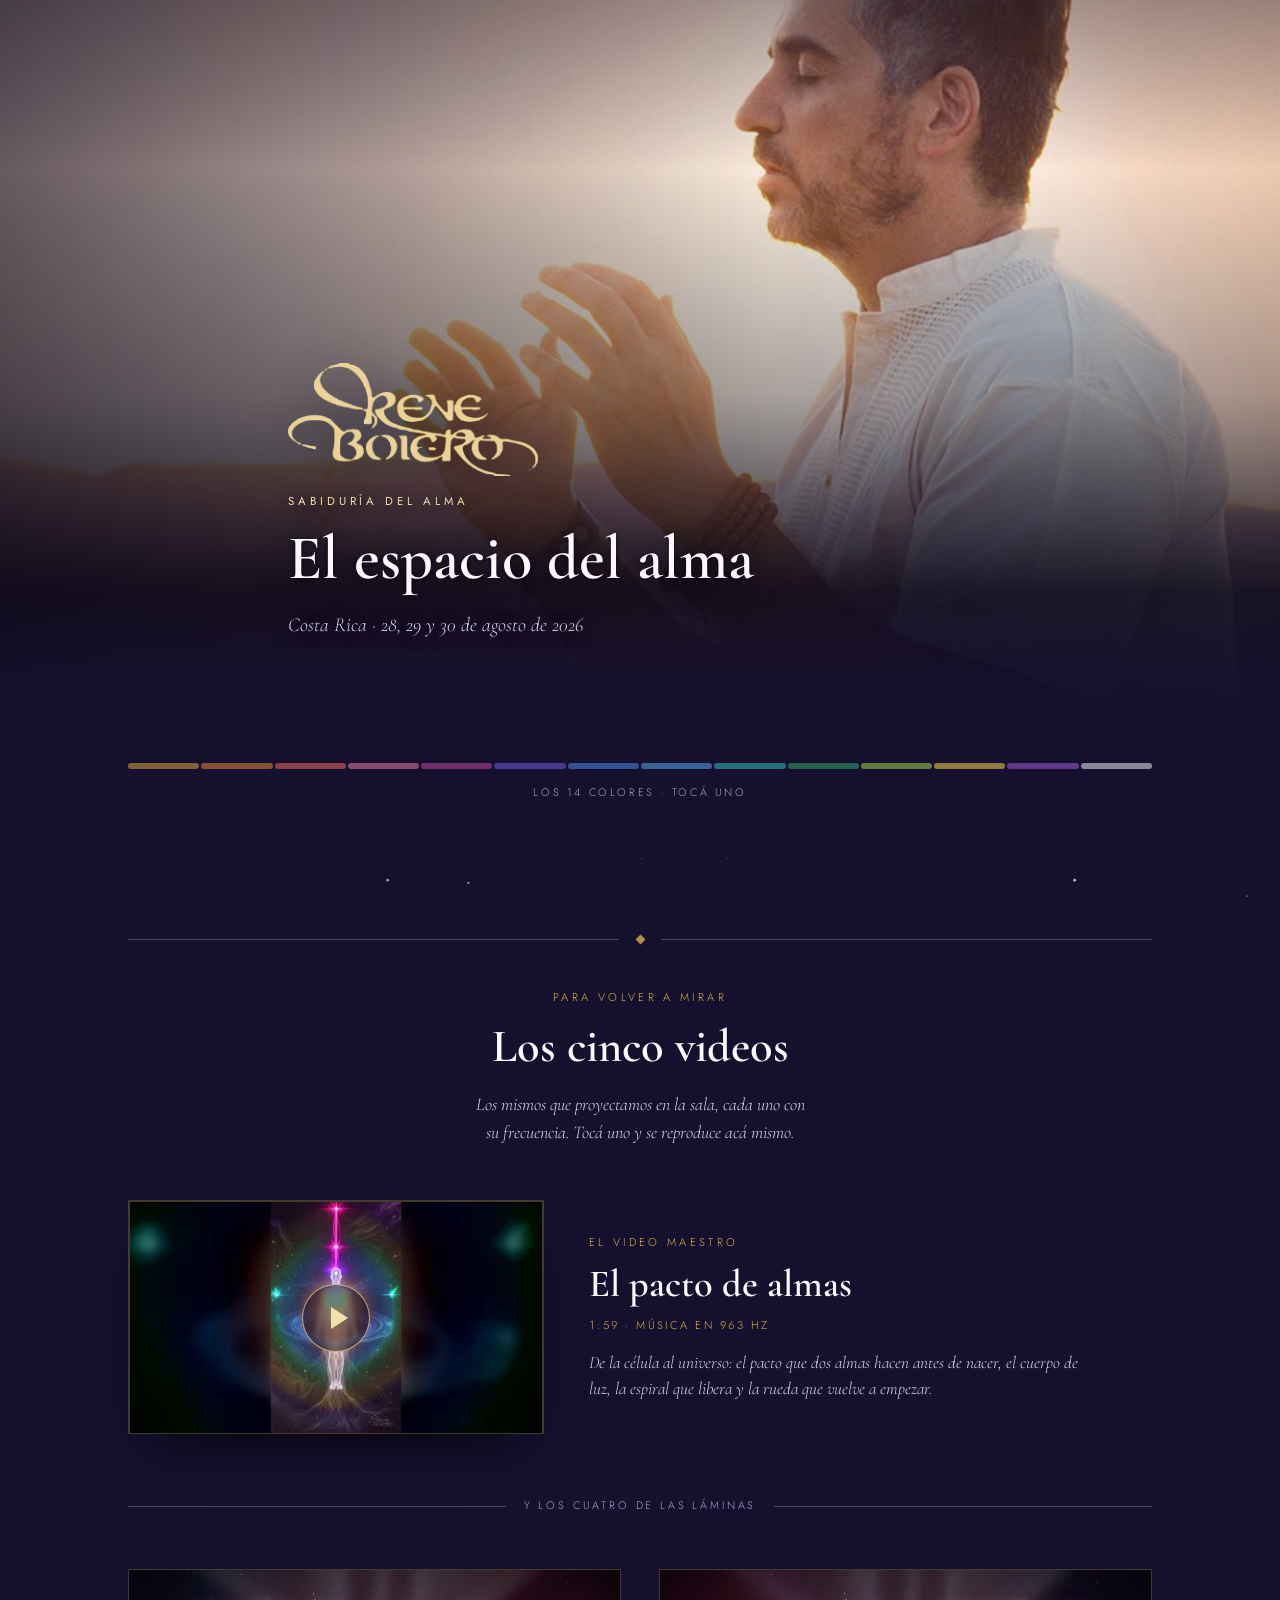
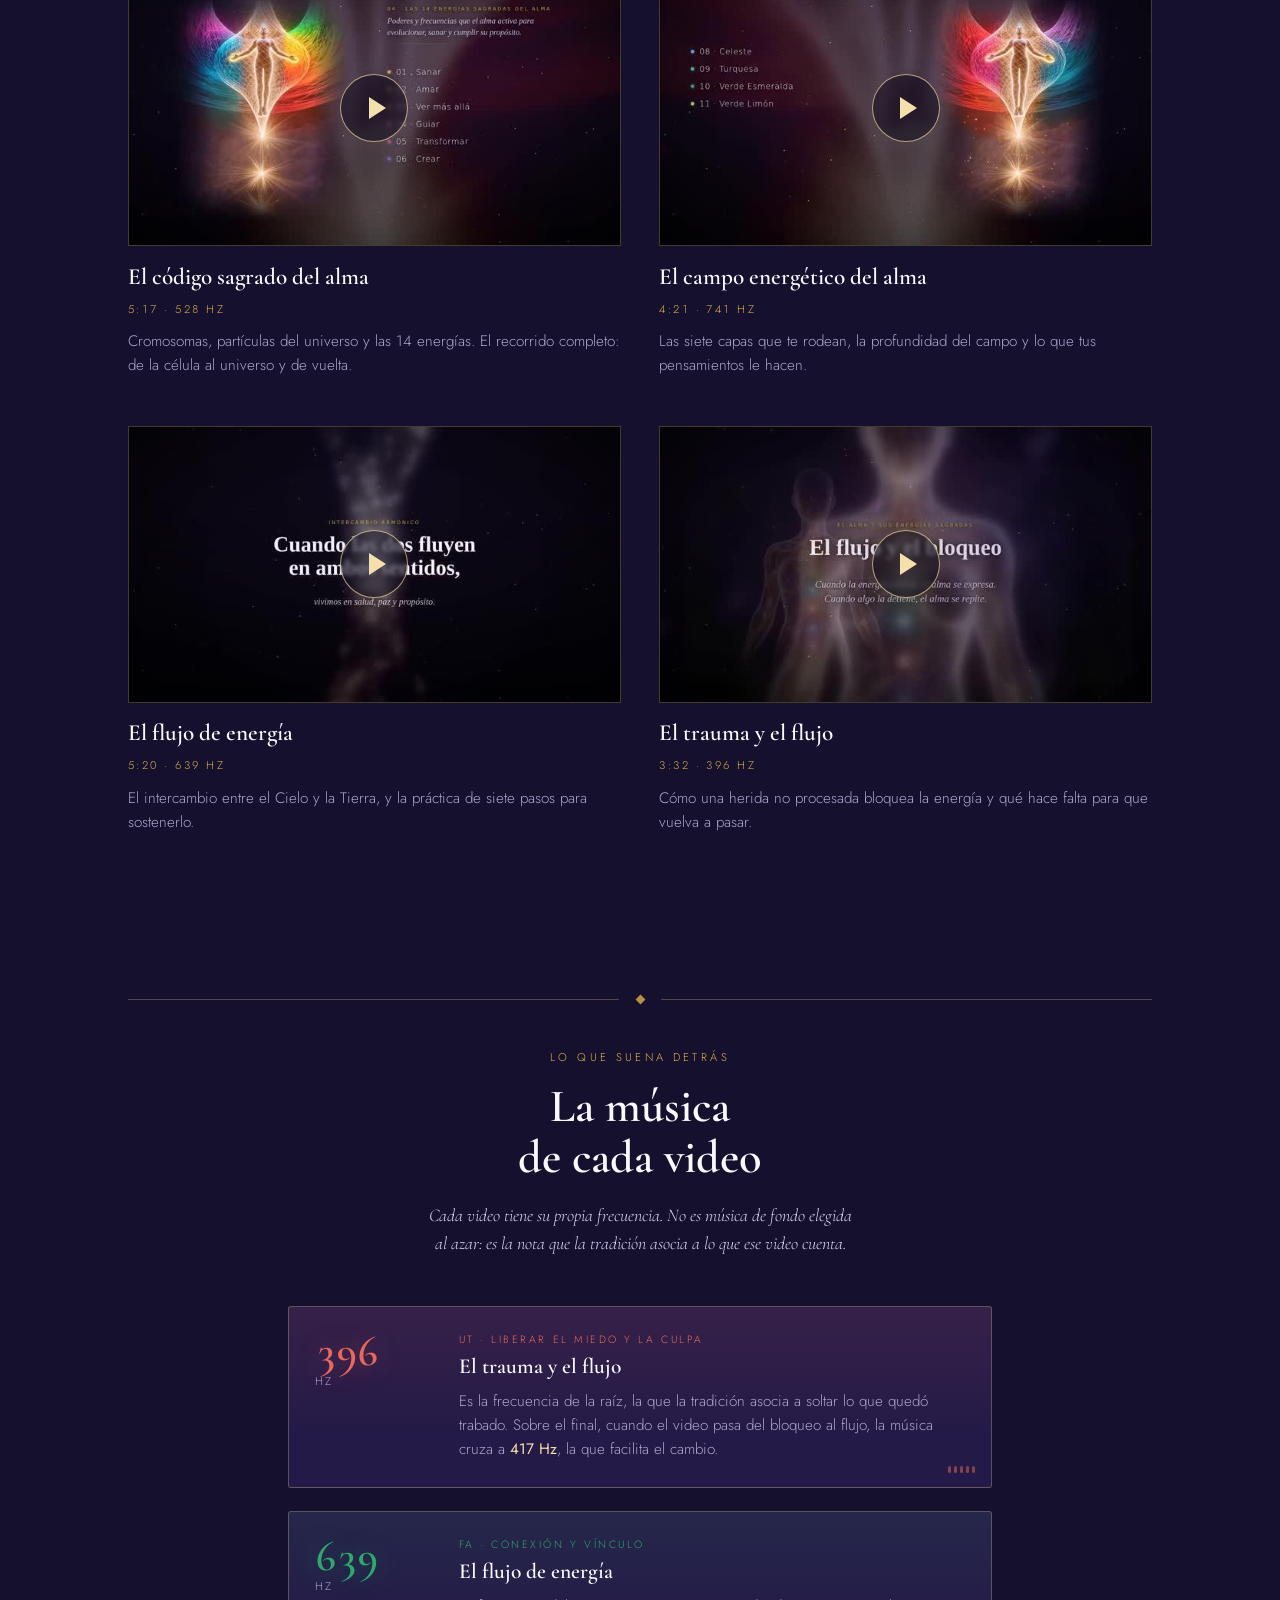
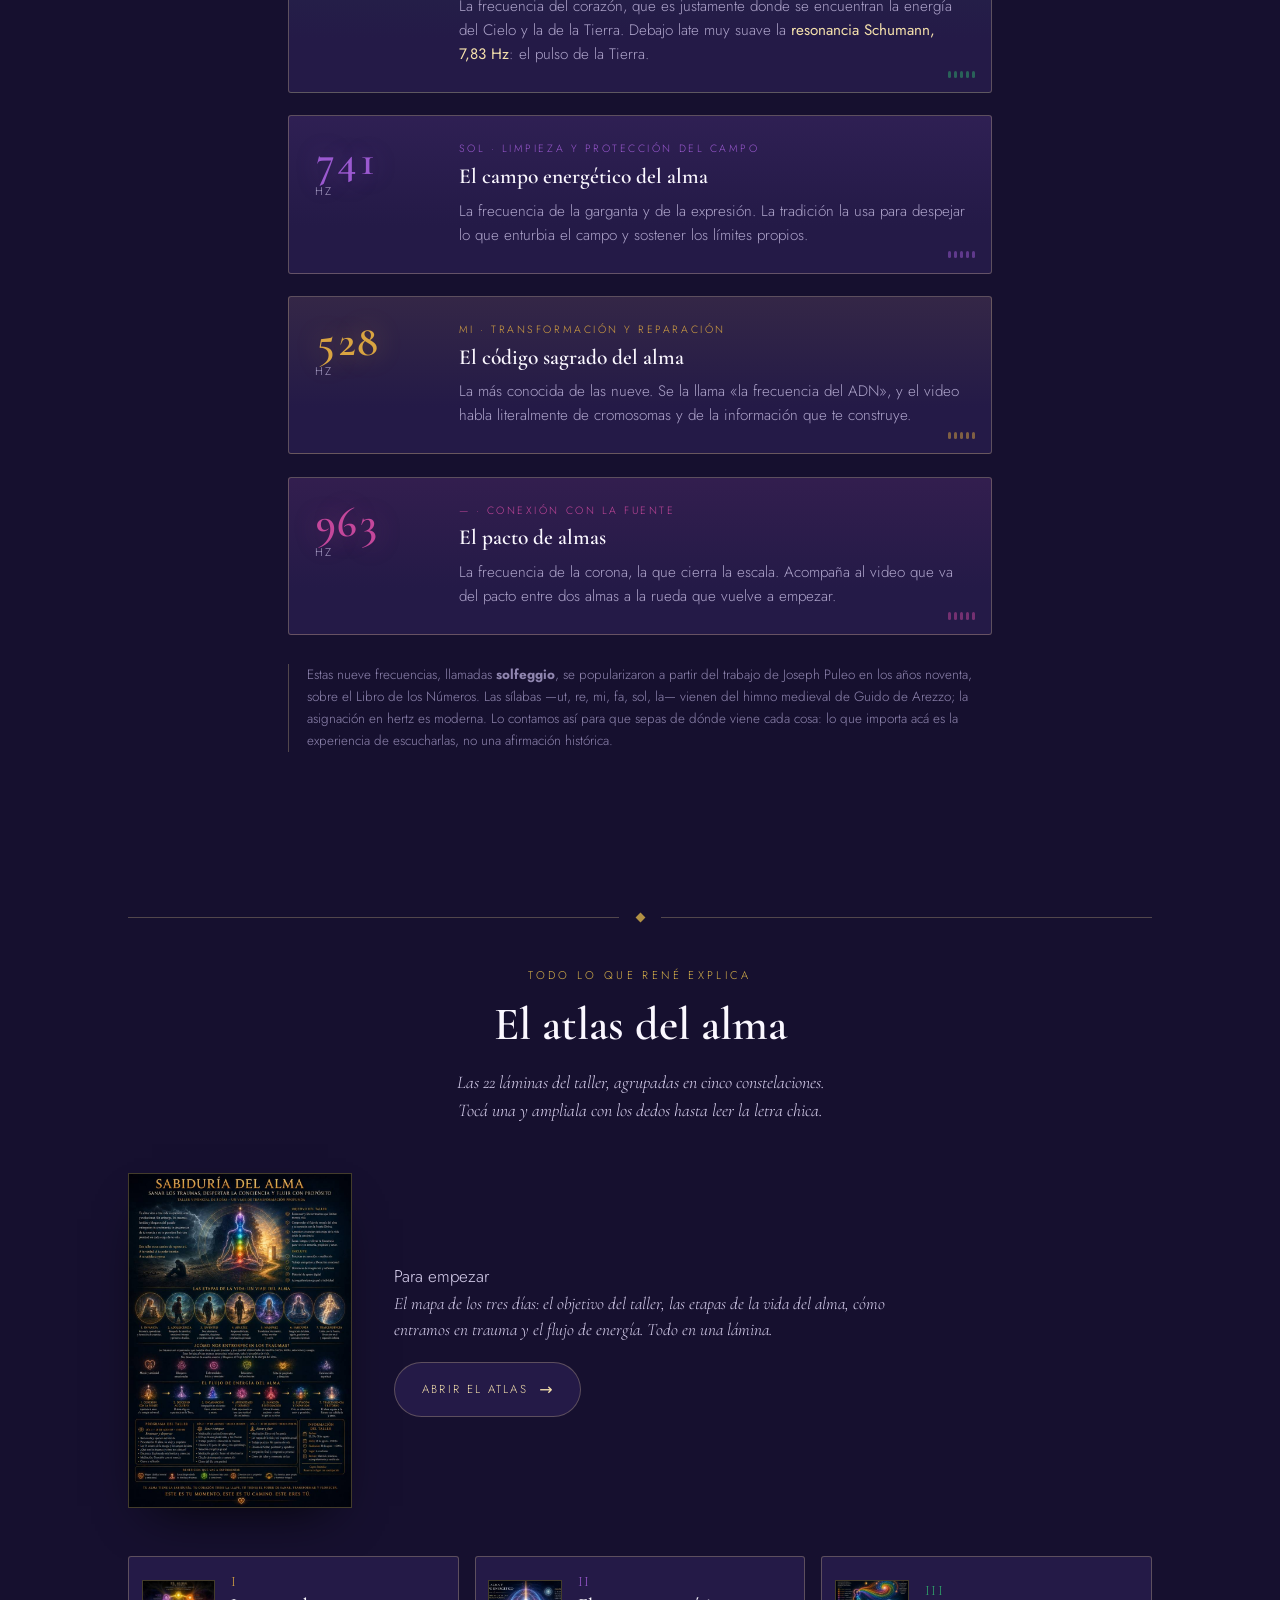
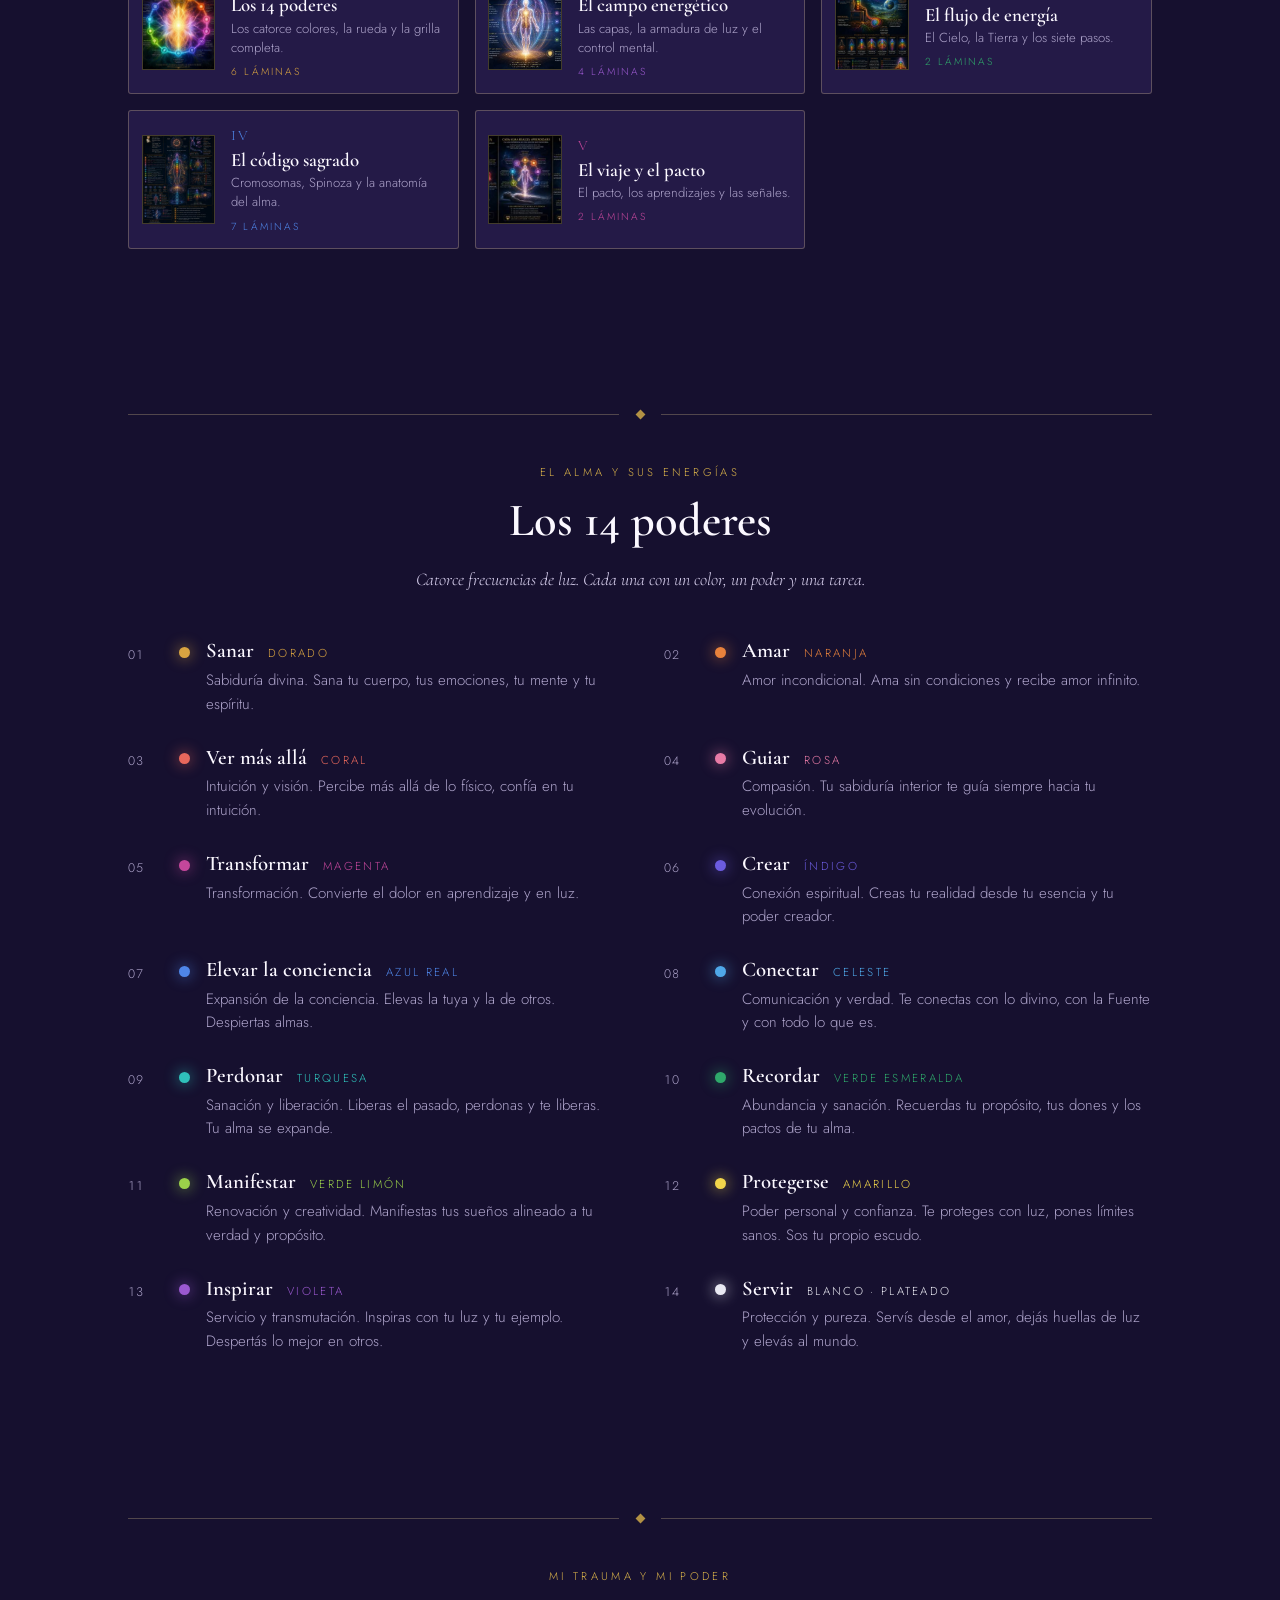
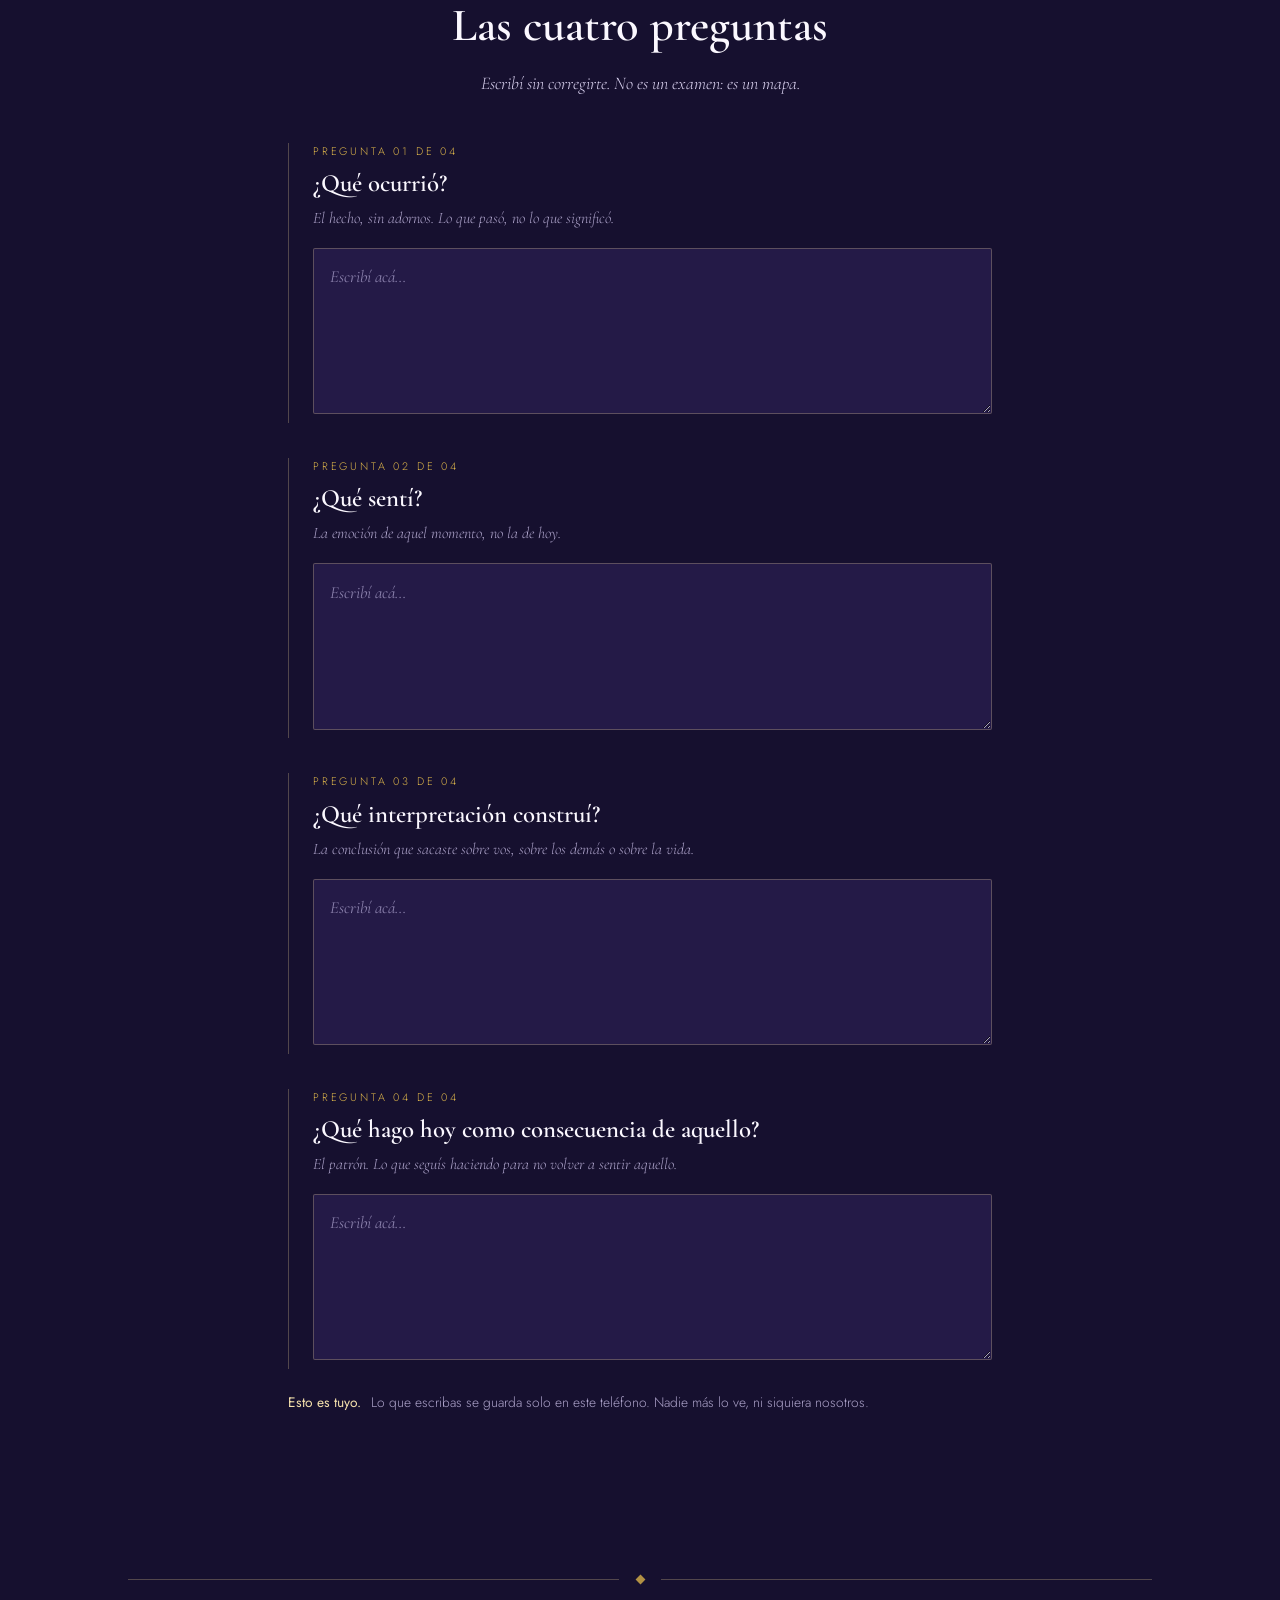
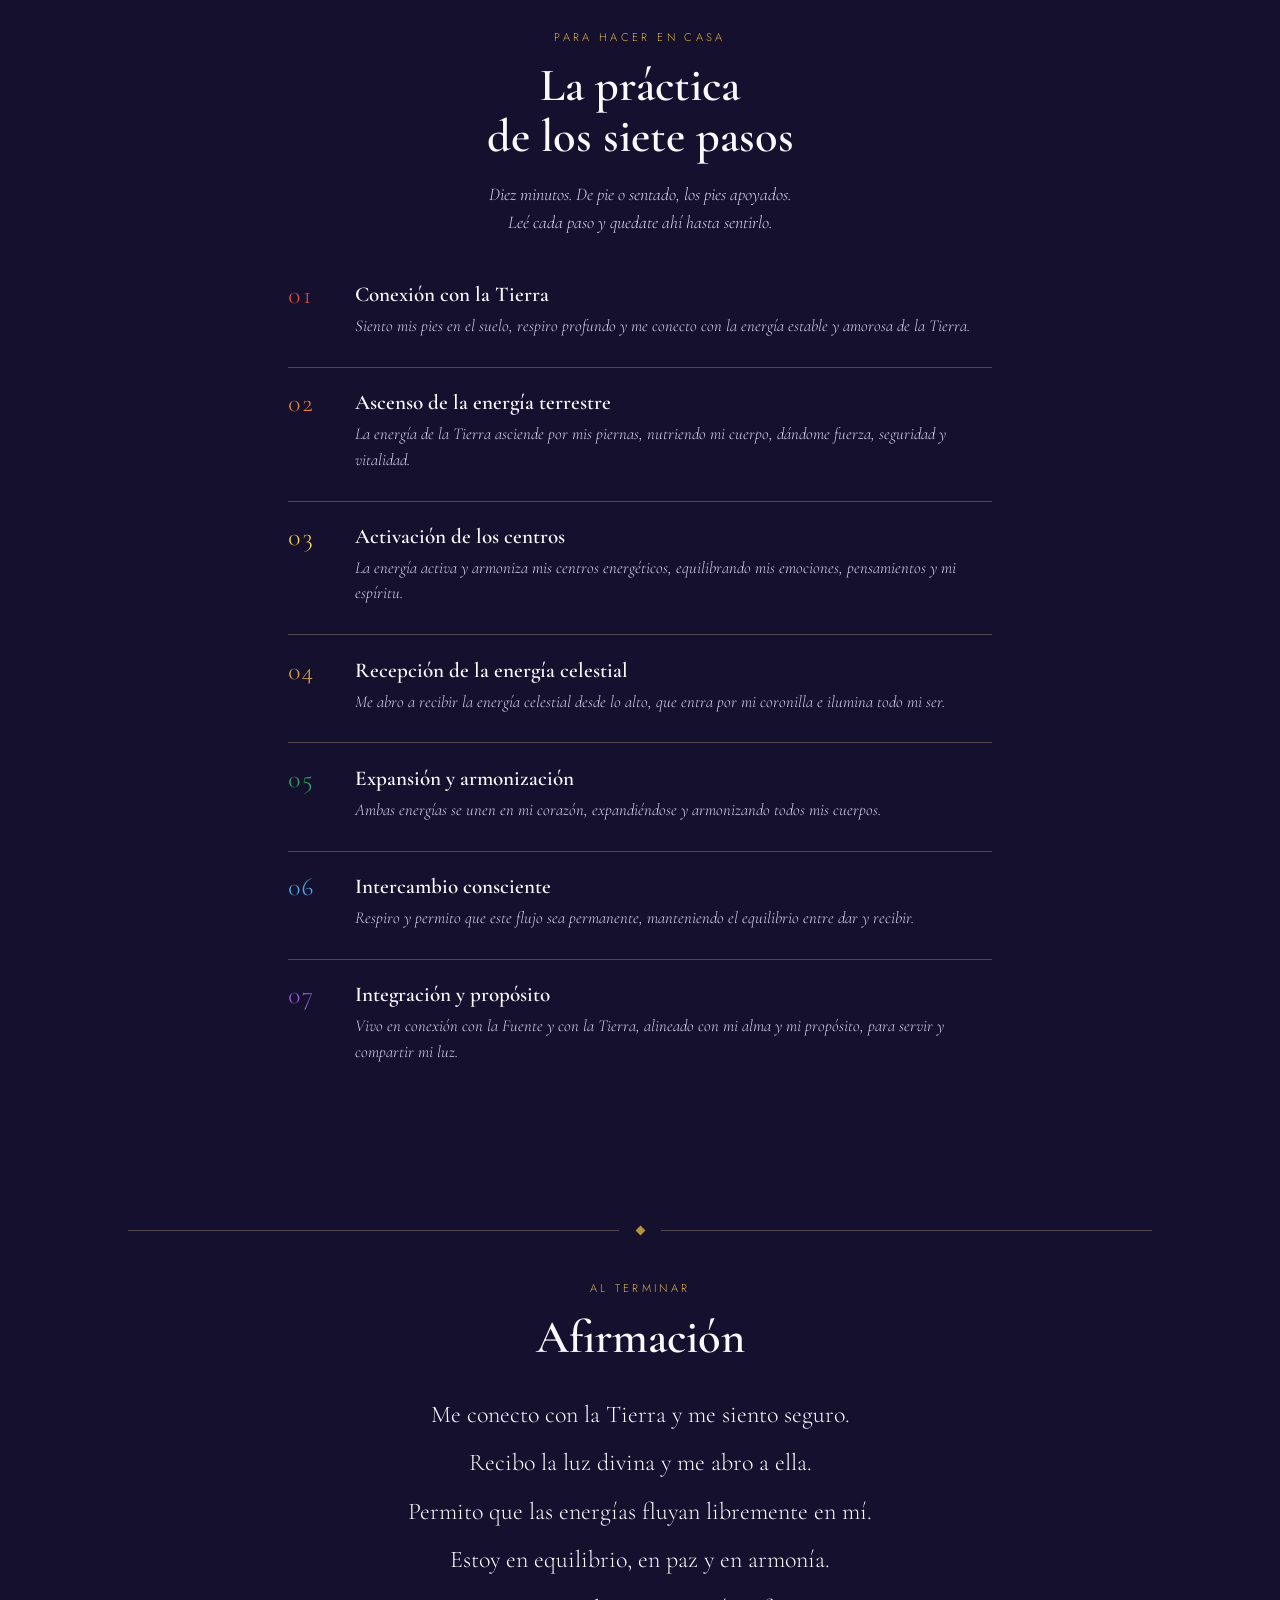
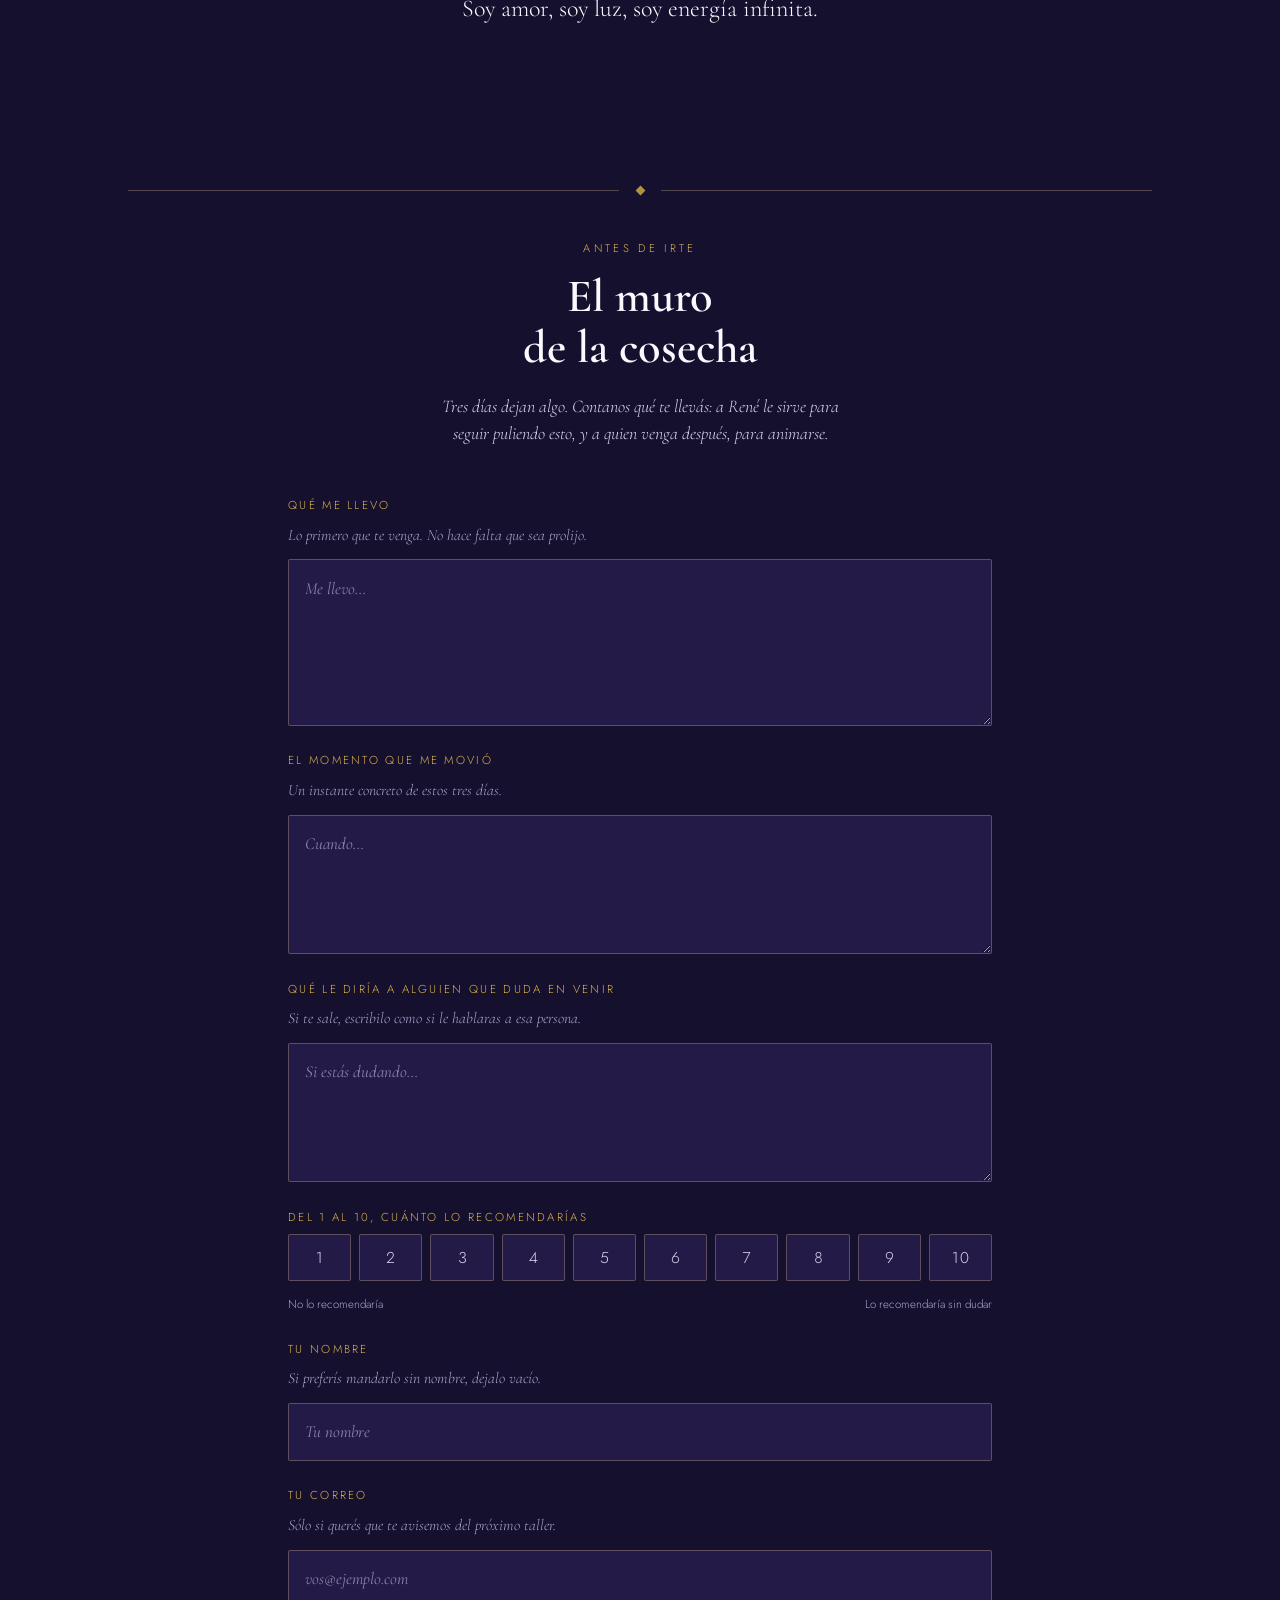
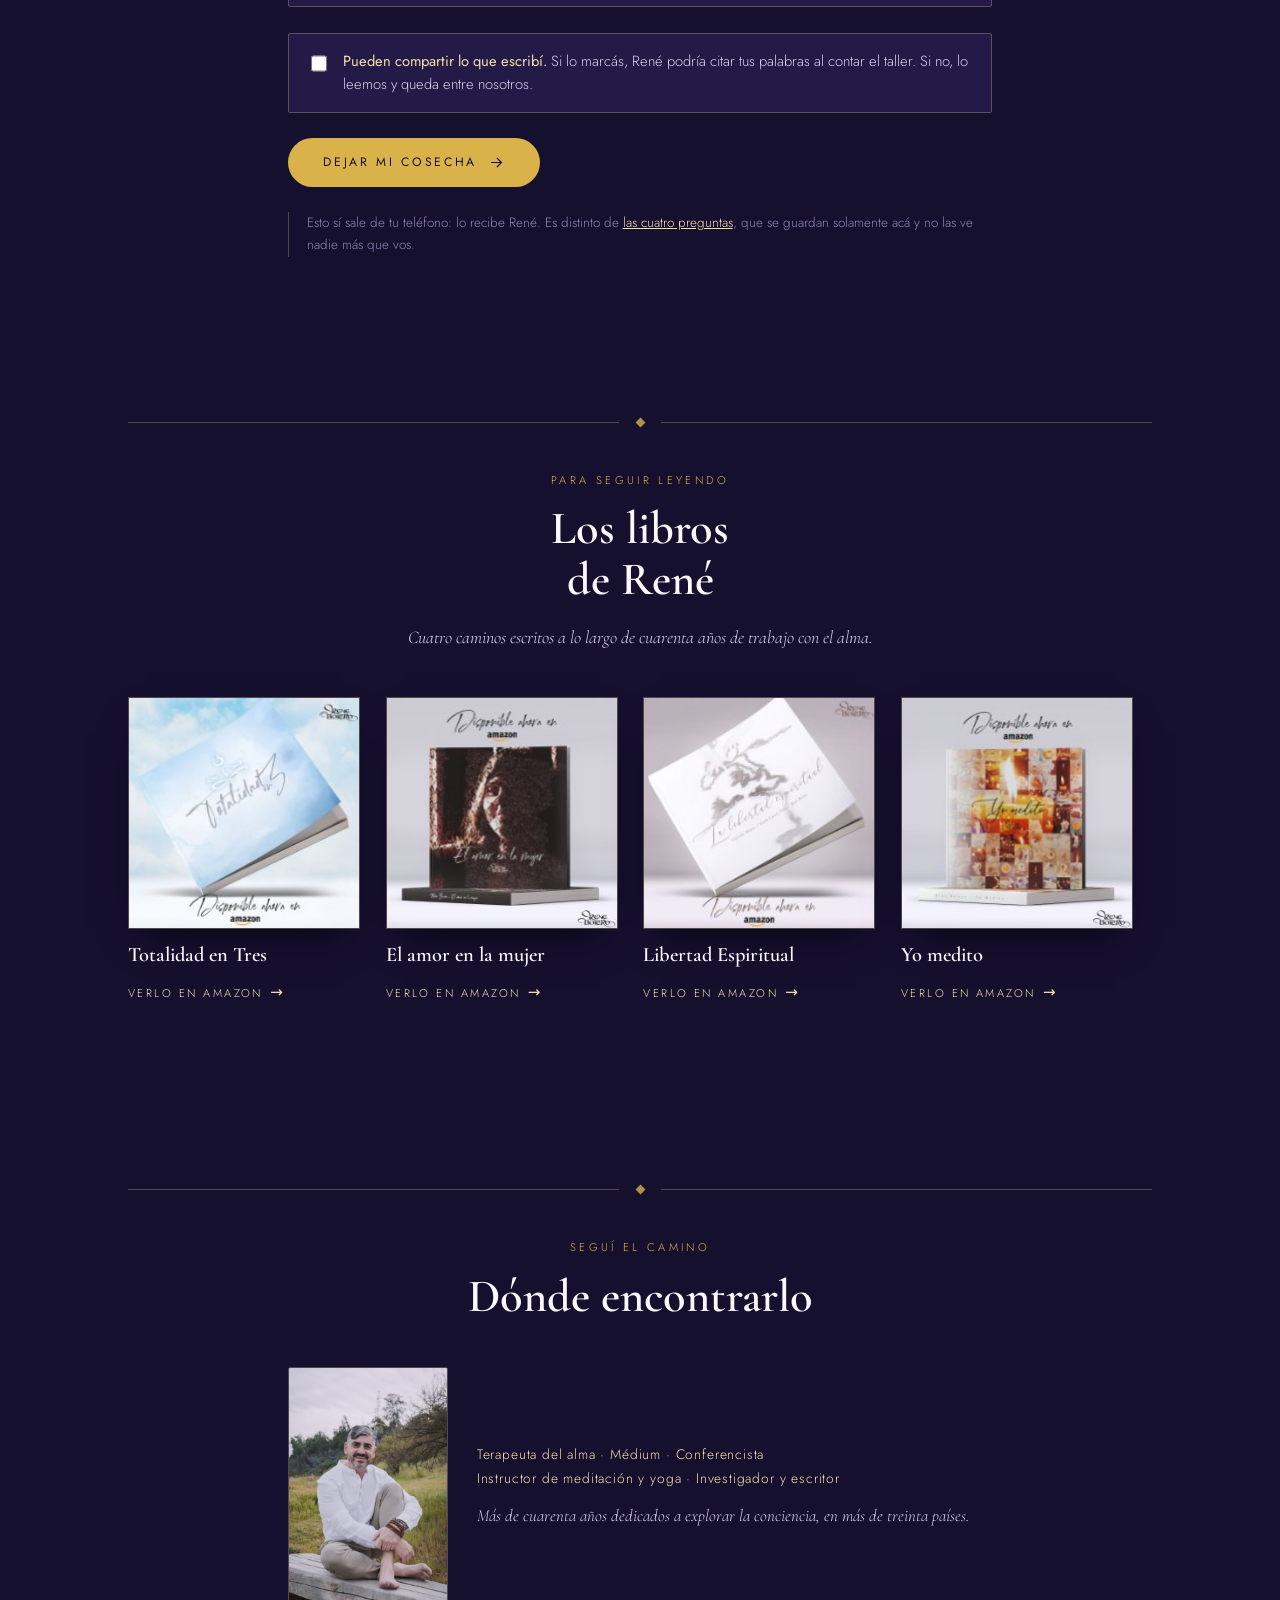
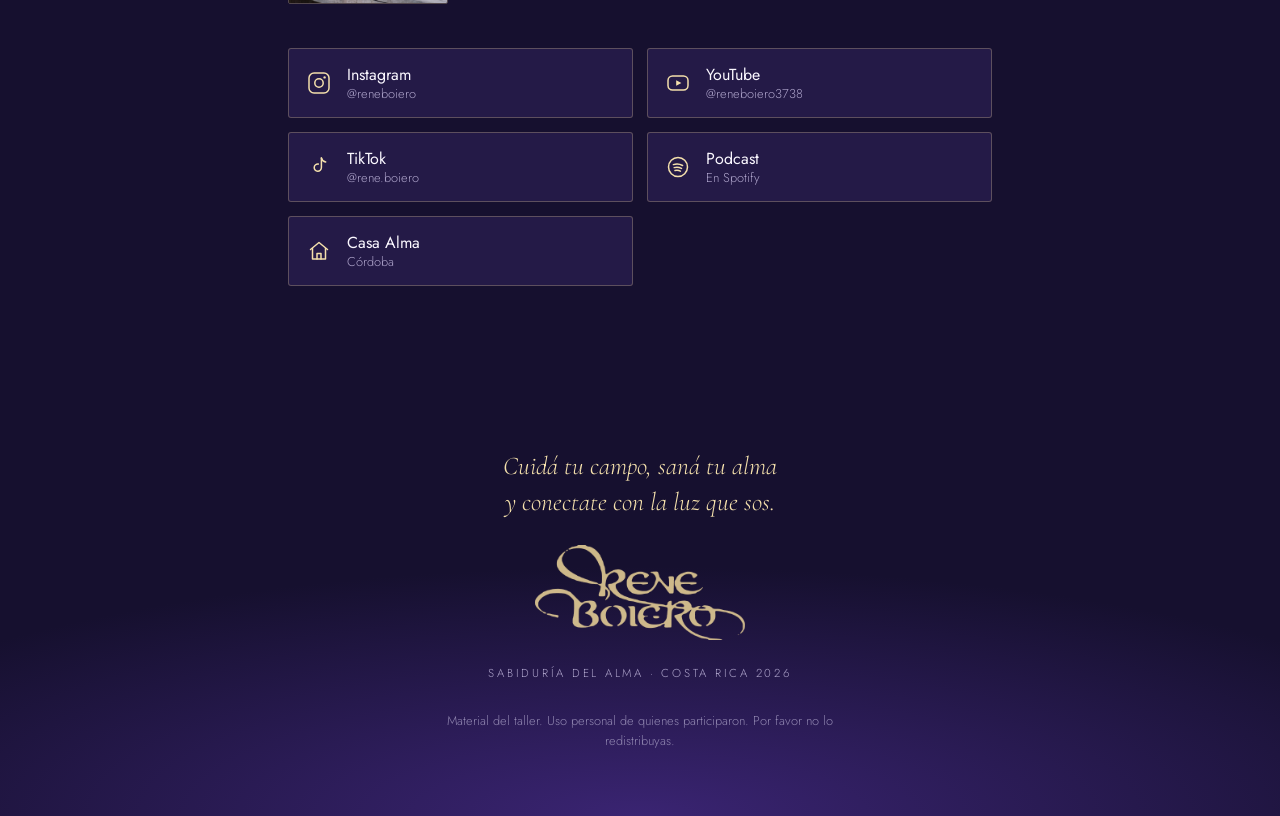
==== commit dc09cc5f: "portada" ====
--- a/index.html
+++ b/index.html
@@ -208,7 +208,7 @@
           <span class="ojo">Para empezar</span>
           <p>El mapa de los tres días: el objetivo del taller, las etapas de la vida
           del alma, cómo entramos en trauma y el flujo de energía. Todo en una lámina.</p>
-          <span class="comprar">Abrir el atlas</span>
+          <a class="pildora" href="atlas.html">Abrir el atlas</a>
         </div>
       </div>
       <div class="consMalla">
--- a/css/alma.css
+++ b/css/alma.css
@@ -378,6 +378,9 @@
   overflow:hidden; clip:rect(0 0 0 0); white-space:nowrap; border:0; }
 
 /* el marco pasa a ser un reproductor */
+/* la portada arranca pegada al borde: sin franja sobre la foto */
+.portada { padding-top:0; }
+
 .marco { aspect-ratio:16/9; }
 .marco img { width:100%; height:100%; object-fit:cover; }
 .marco iframe { position:absolute; inset:0; width:100%; height:100%; border:0; }
@@ -393,6 +396,18 @@
 .marco.cargado .jugar, .marco.cargado img { display:none; }
 .maestroMarco { aspect-ratio:16/9; width:min(100%,26rem); }
 @media (min-width:52rem) { .maestro { grid-template-columns:26rem 1fr; } }
+
+/* botón ovalado, igual al de "Volver" del atlas */
+.pildora { display:inline-flex; align-items:center; gap:.7rem; text-decoration:none;
+  border:1px solid var(--linea); border-radius:999px; padding:.85rem 1.7rem;
+  background:var(--velo); color:var(--ambar); margin-top:1.2rem;
+  font-size:.72rem; letter-spacing:.2em; text-transform:uppercase;
+  transition:border-color .3s ease, background .3s ease, transform .3s ease; }
+.pildora::after { content:"→"; font-size:1rem; letter-spacing:0;
+  transition:transform .3s ease; }
+.pildora:hover, .pildora:focus-visible { border-color:rgba(240,216,154,.6);
+  background:#2C2054; transform:translateY(-2px); }
+.pildora:hover::after { transform:translateX(4px); }
 
 /* ── el muro de la cosecha ────────────────────────────── */
 .muro { display:grid; gap:1.6rem; margin-top:clamp(2.2rem,6vh,3rem); }
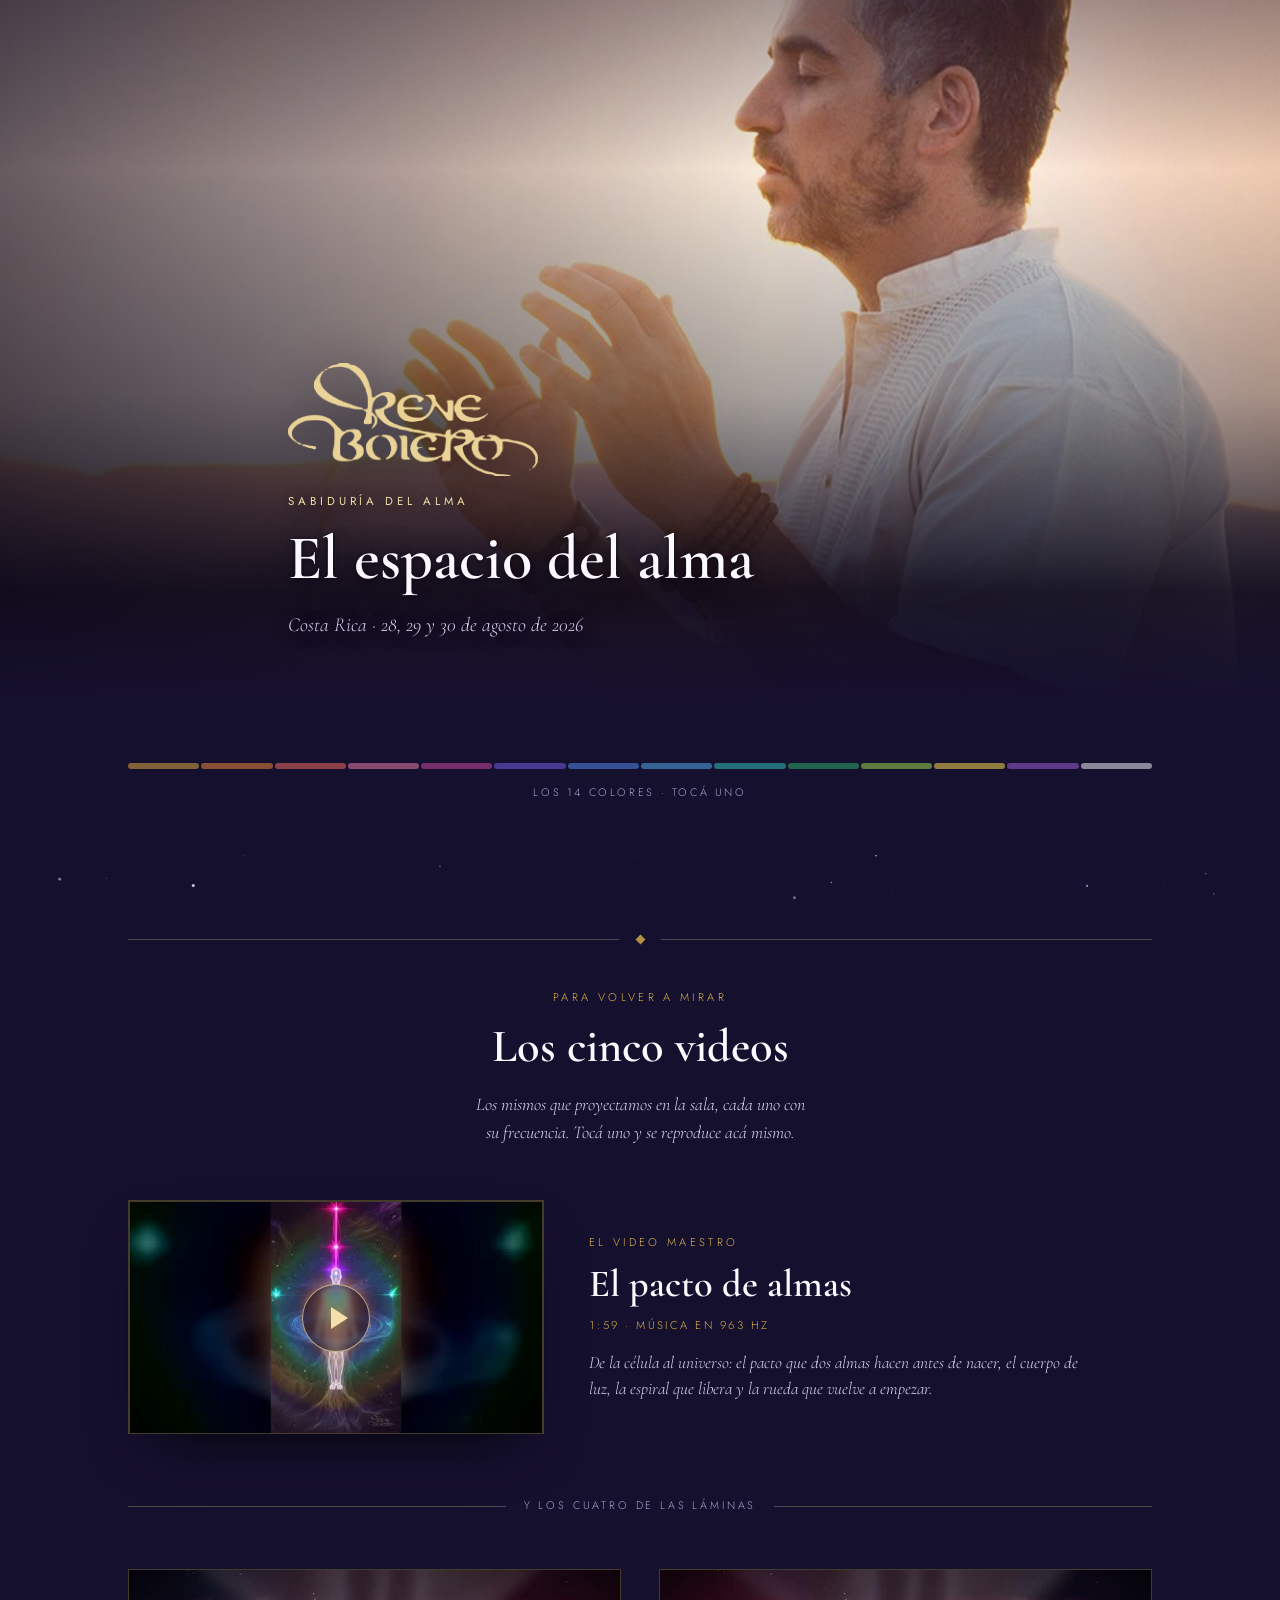
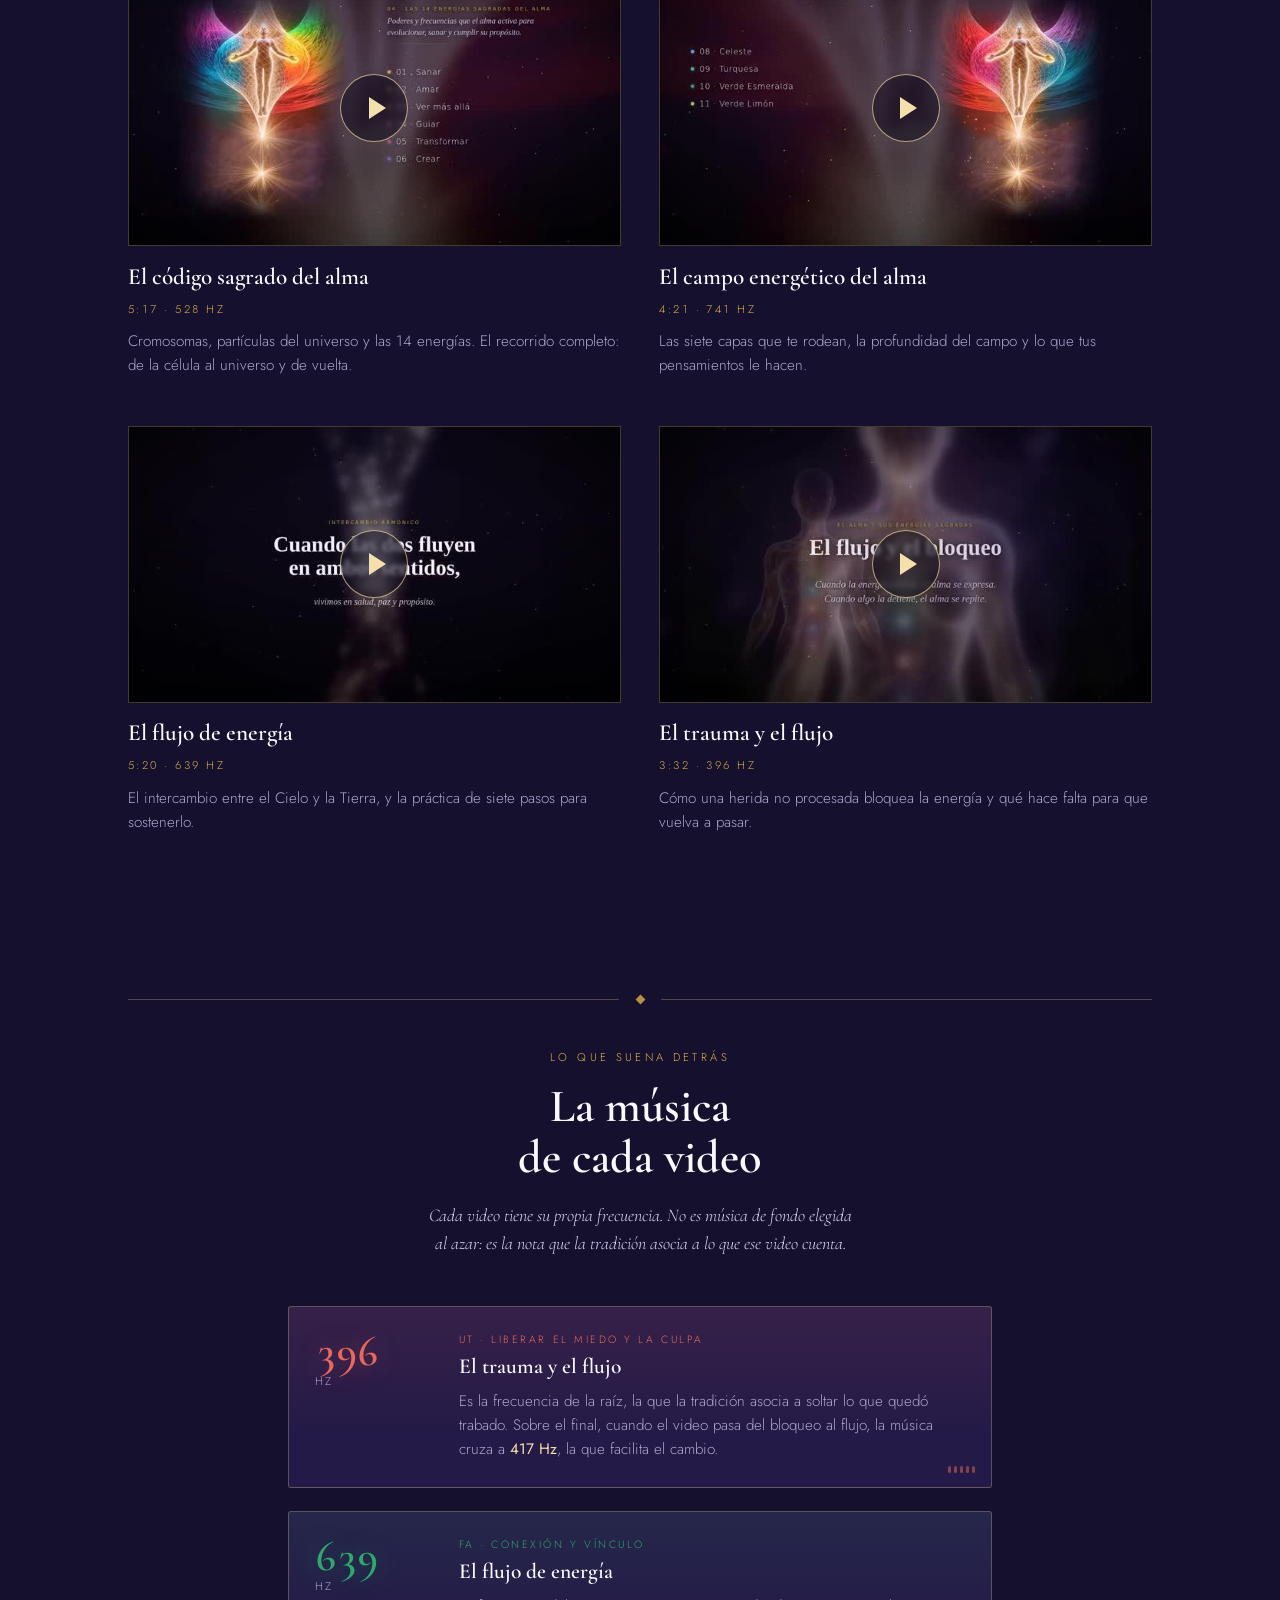
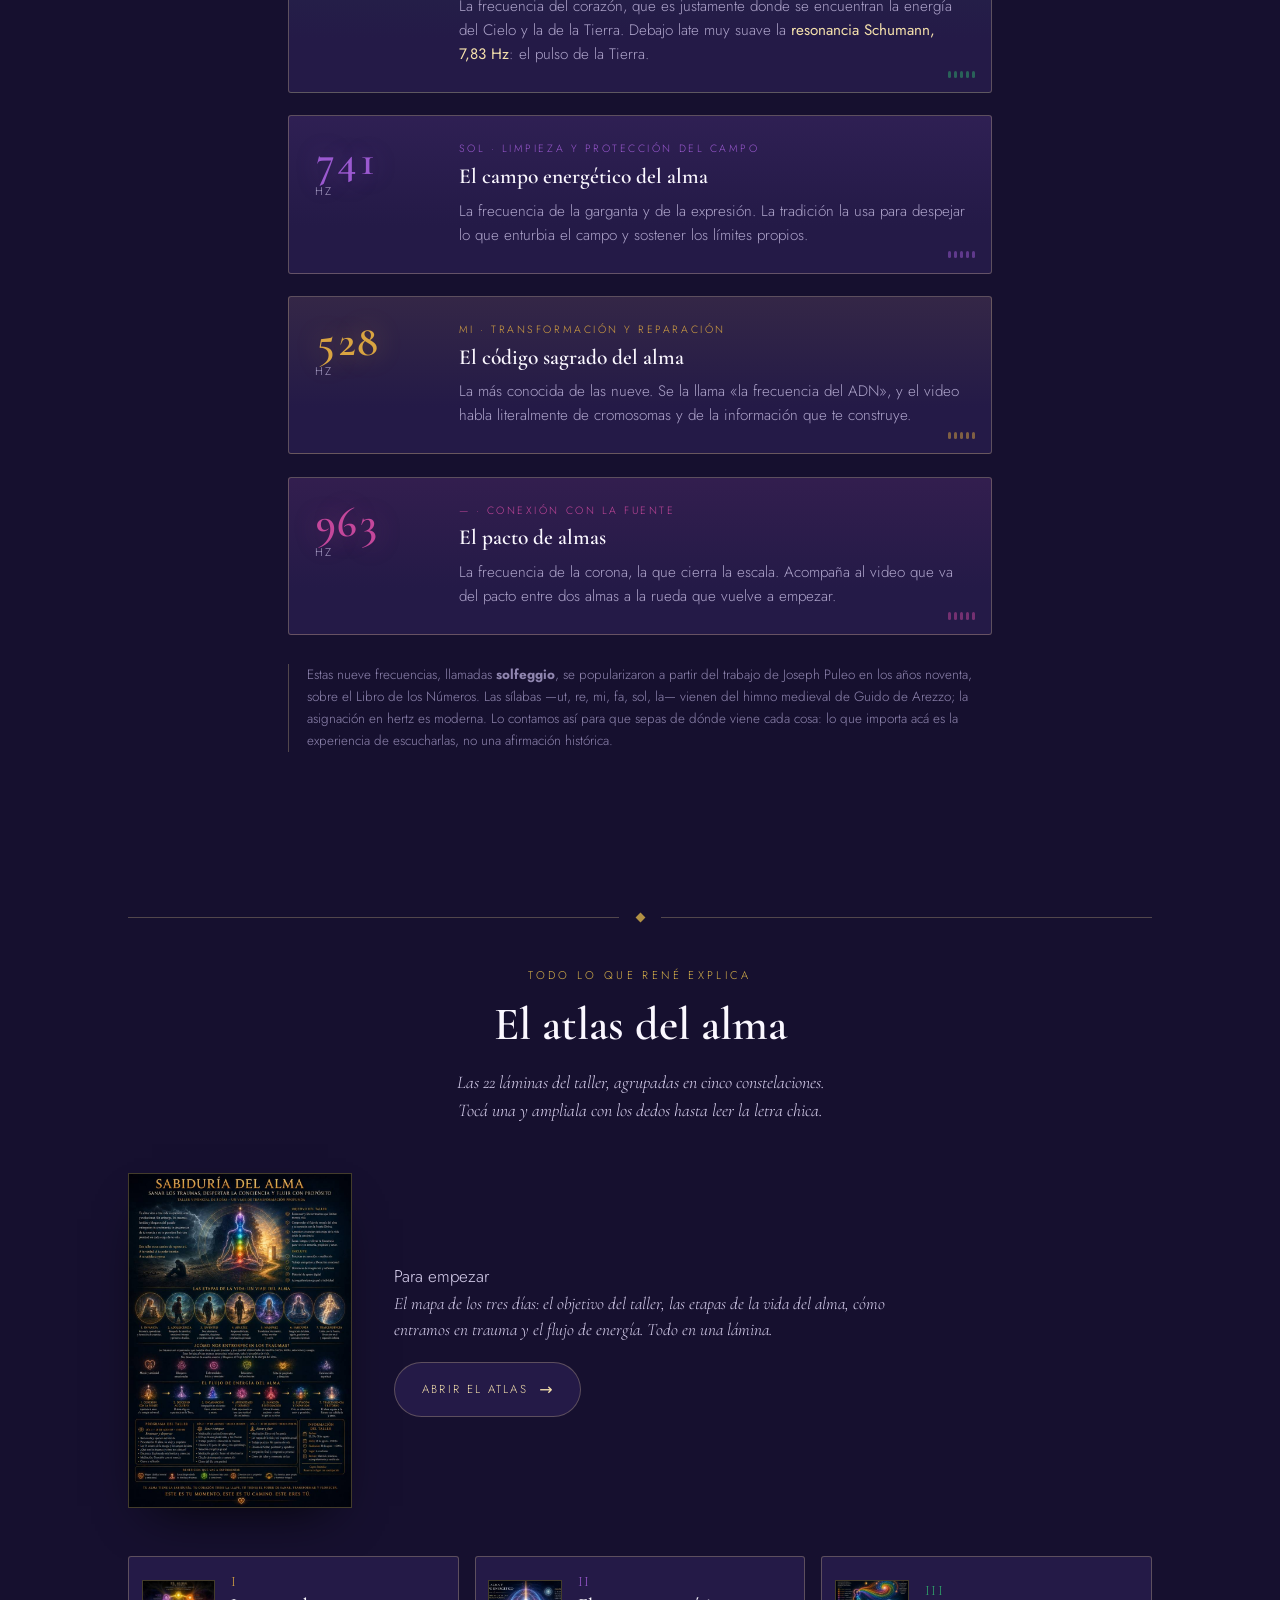
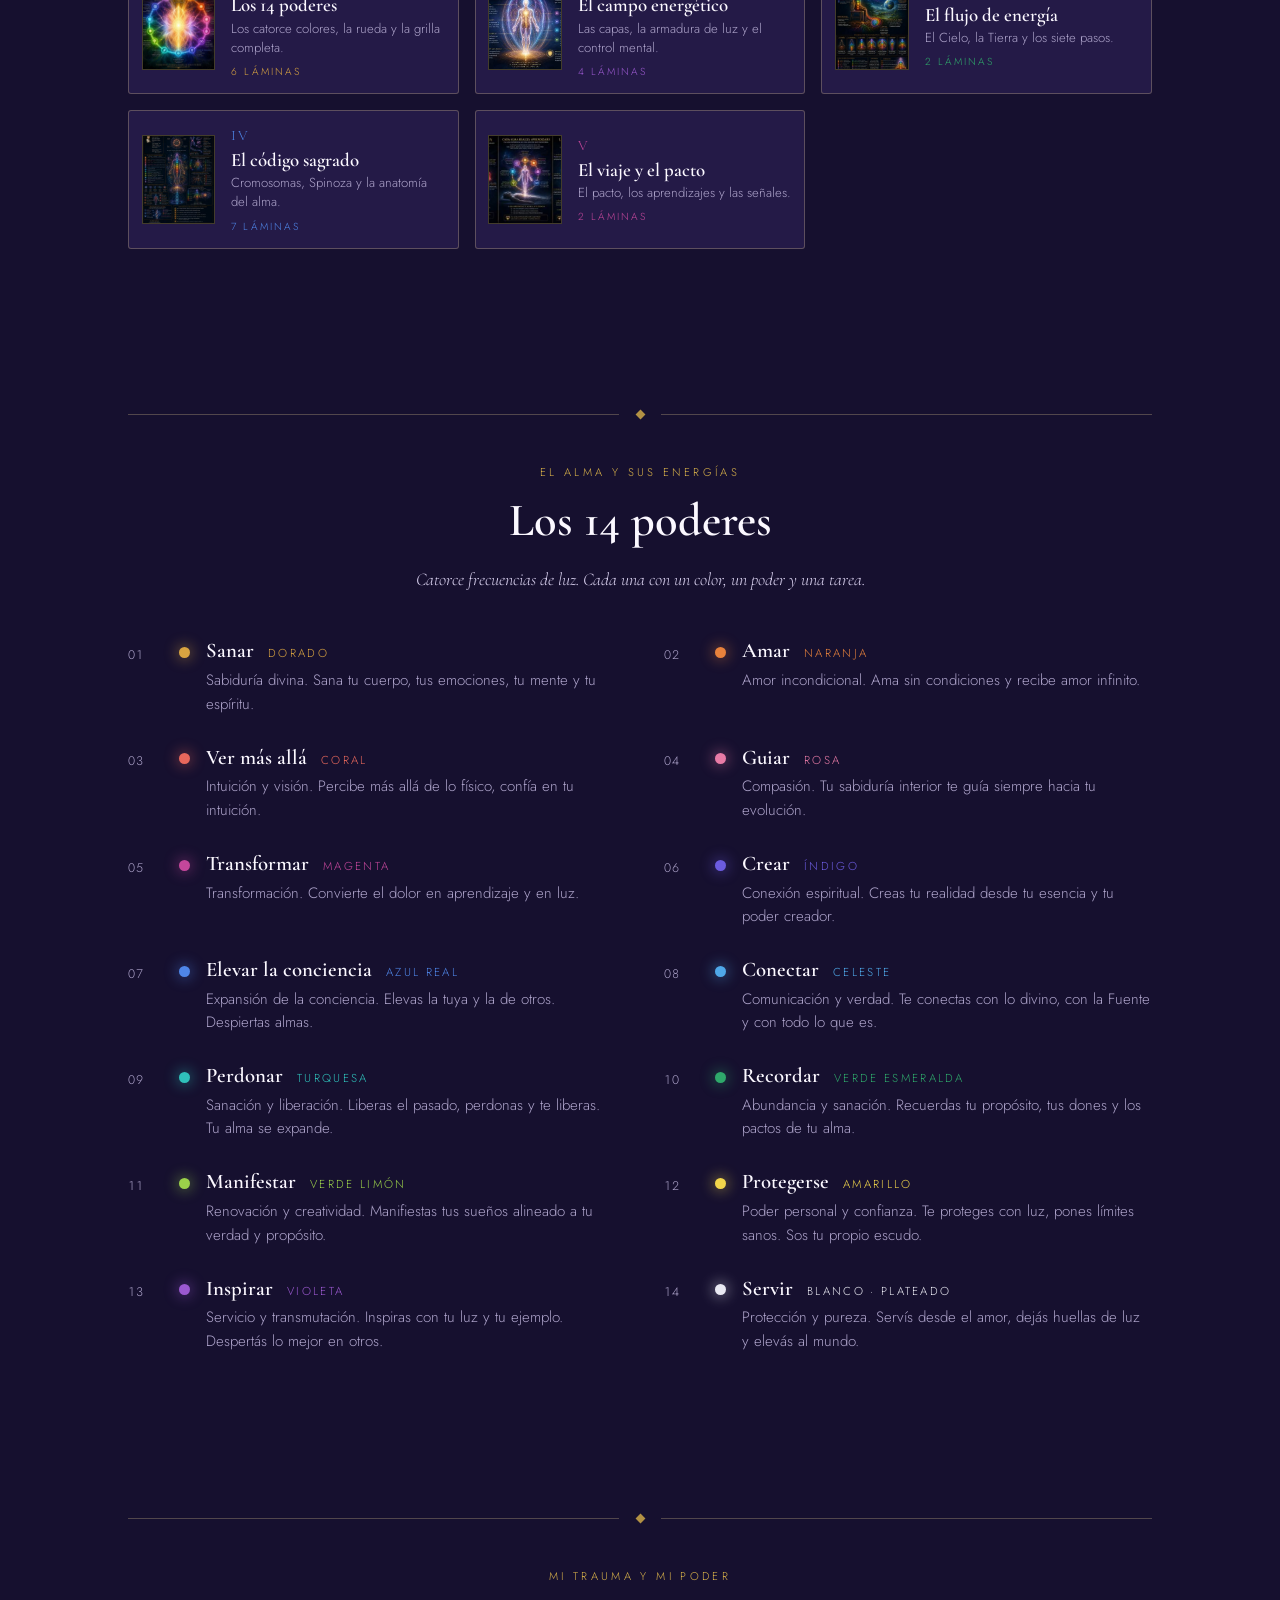
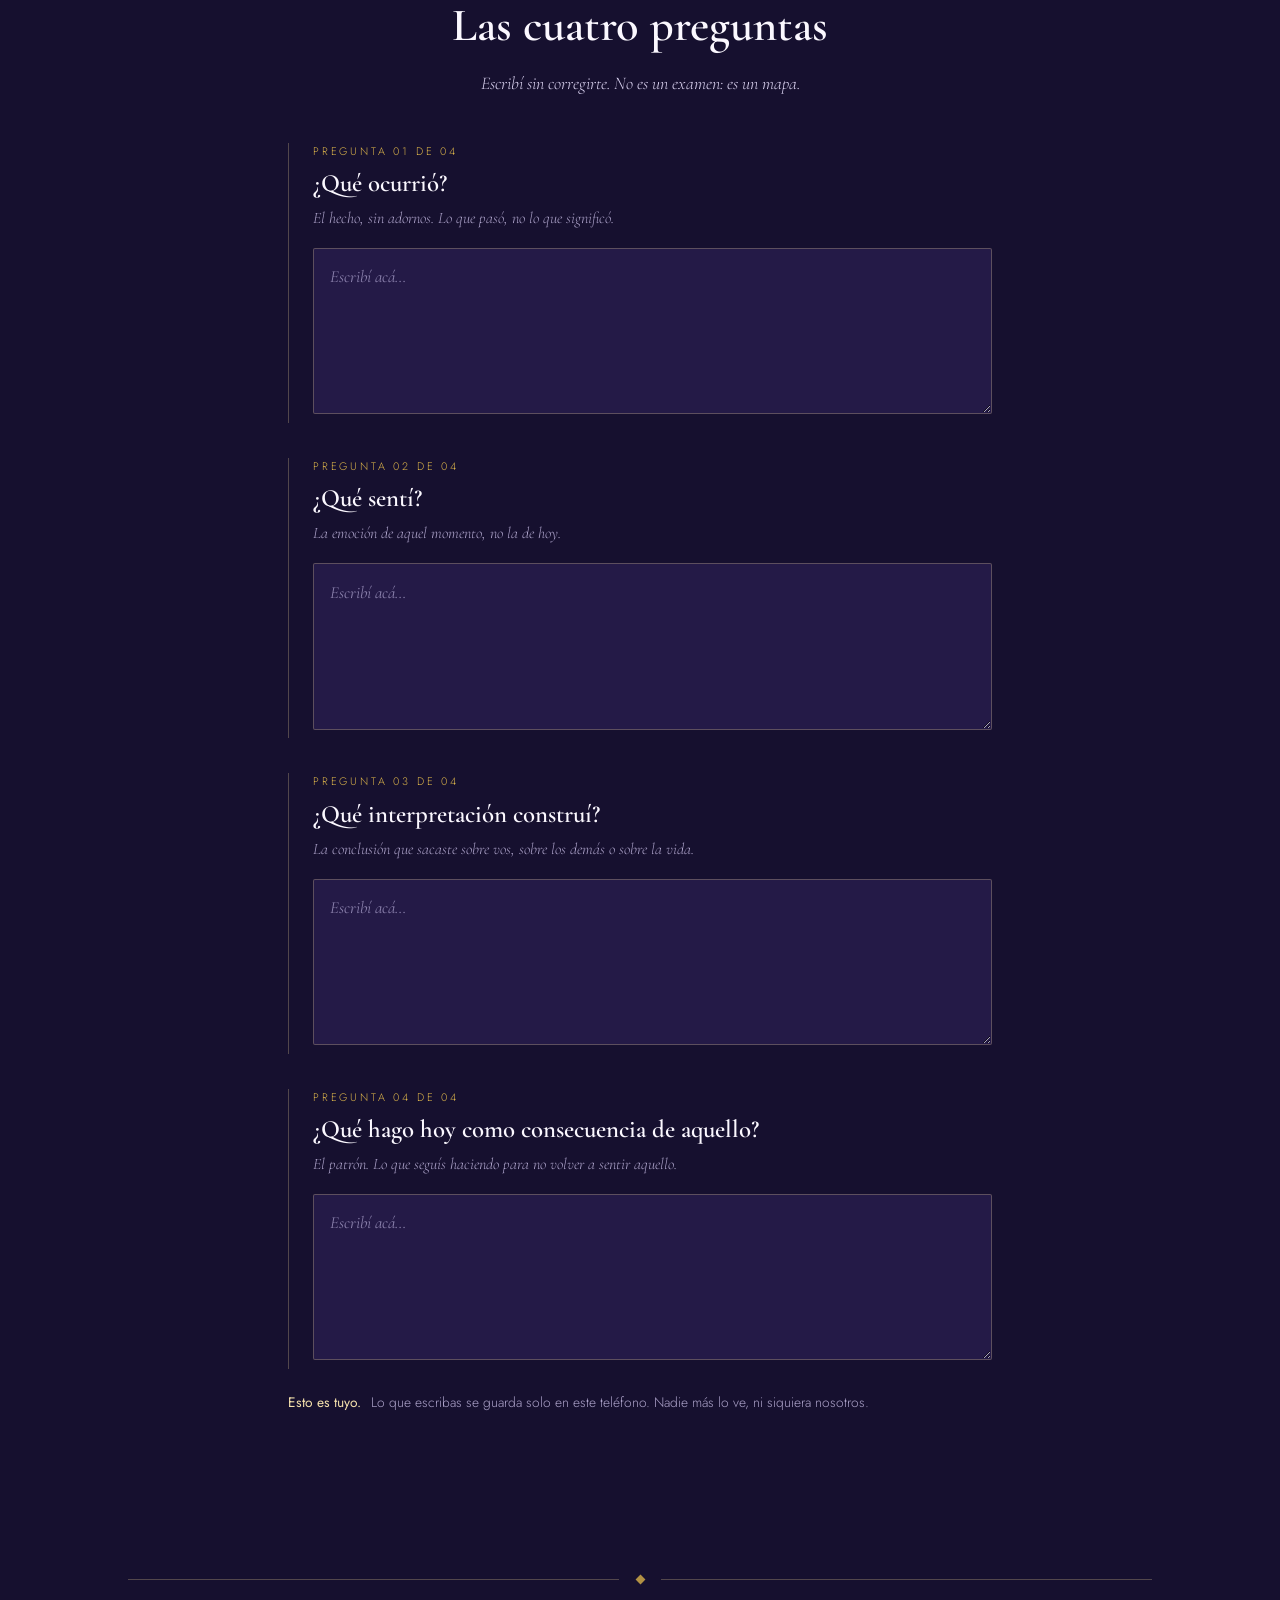
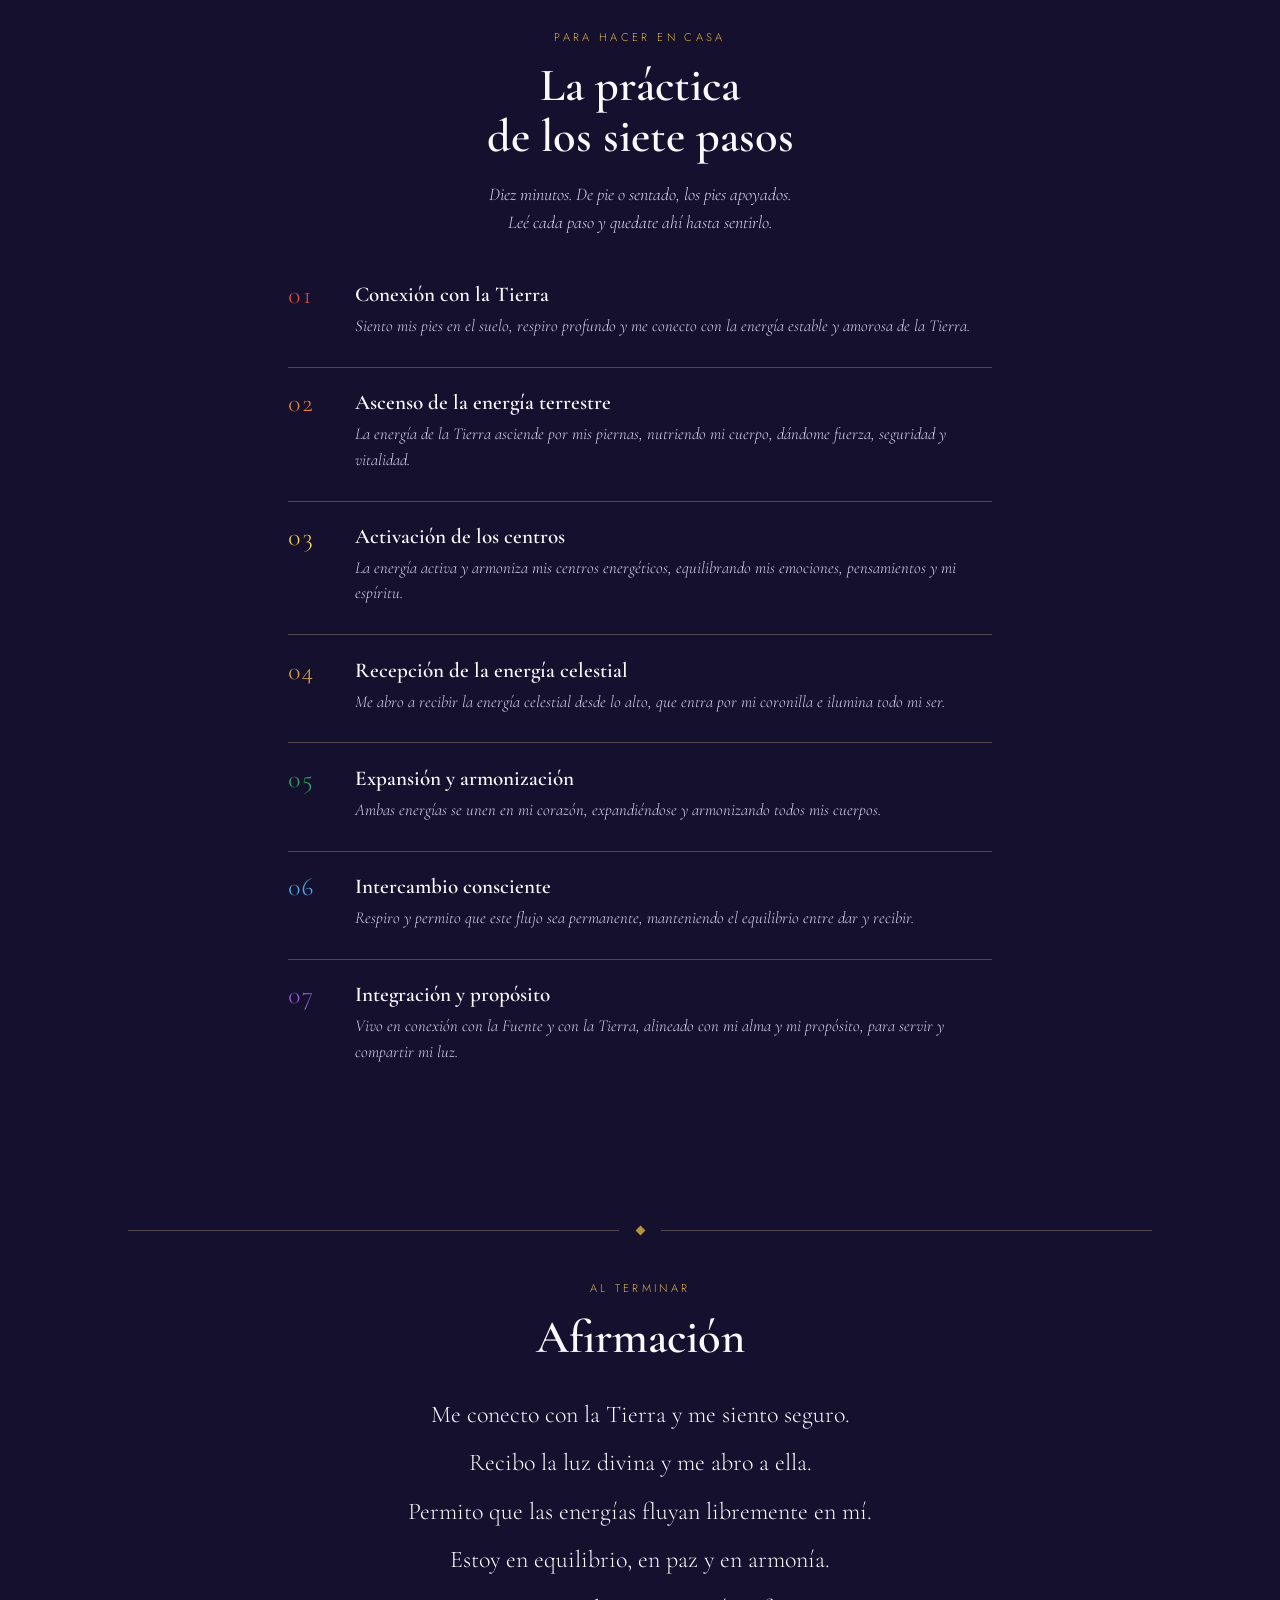
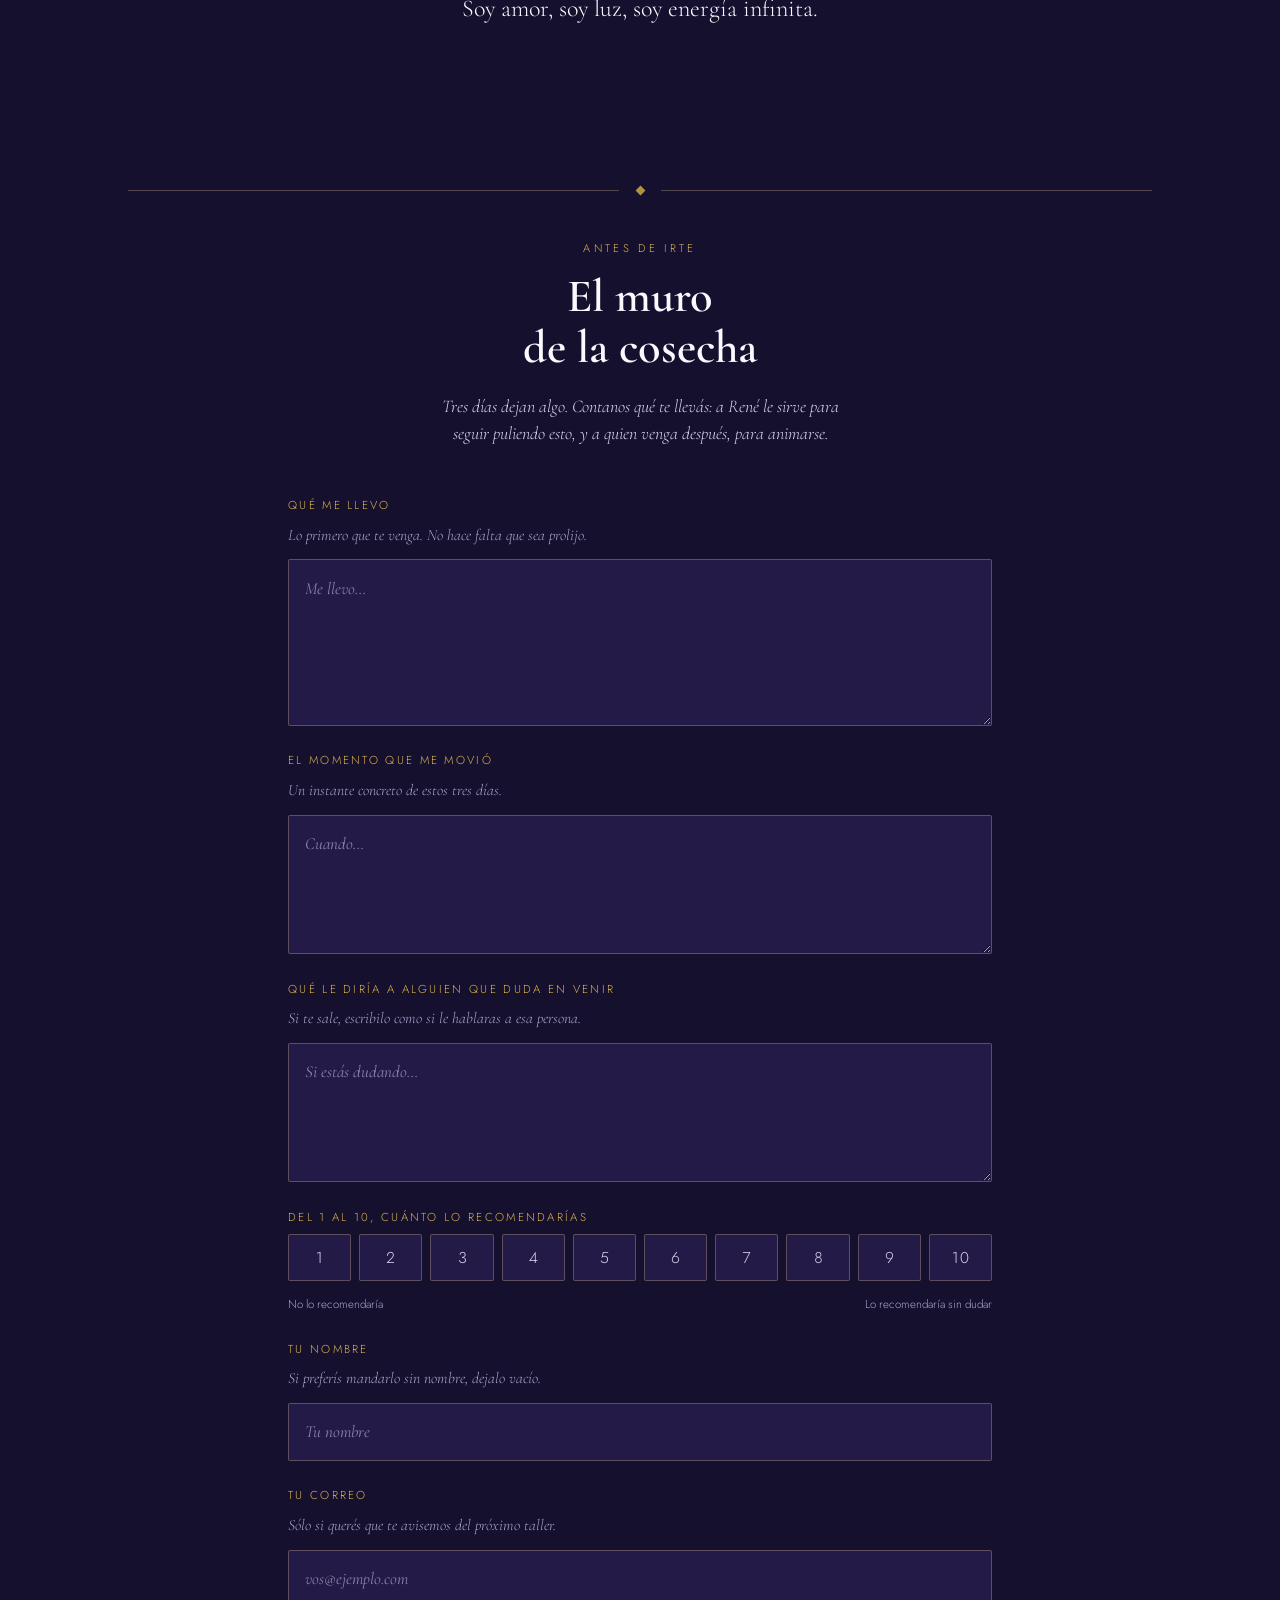
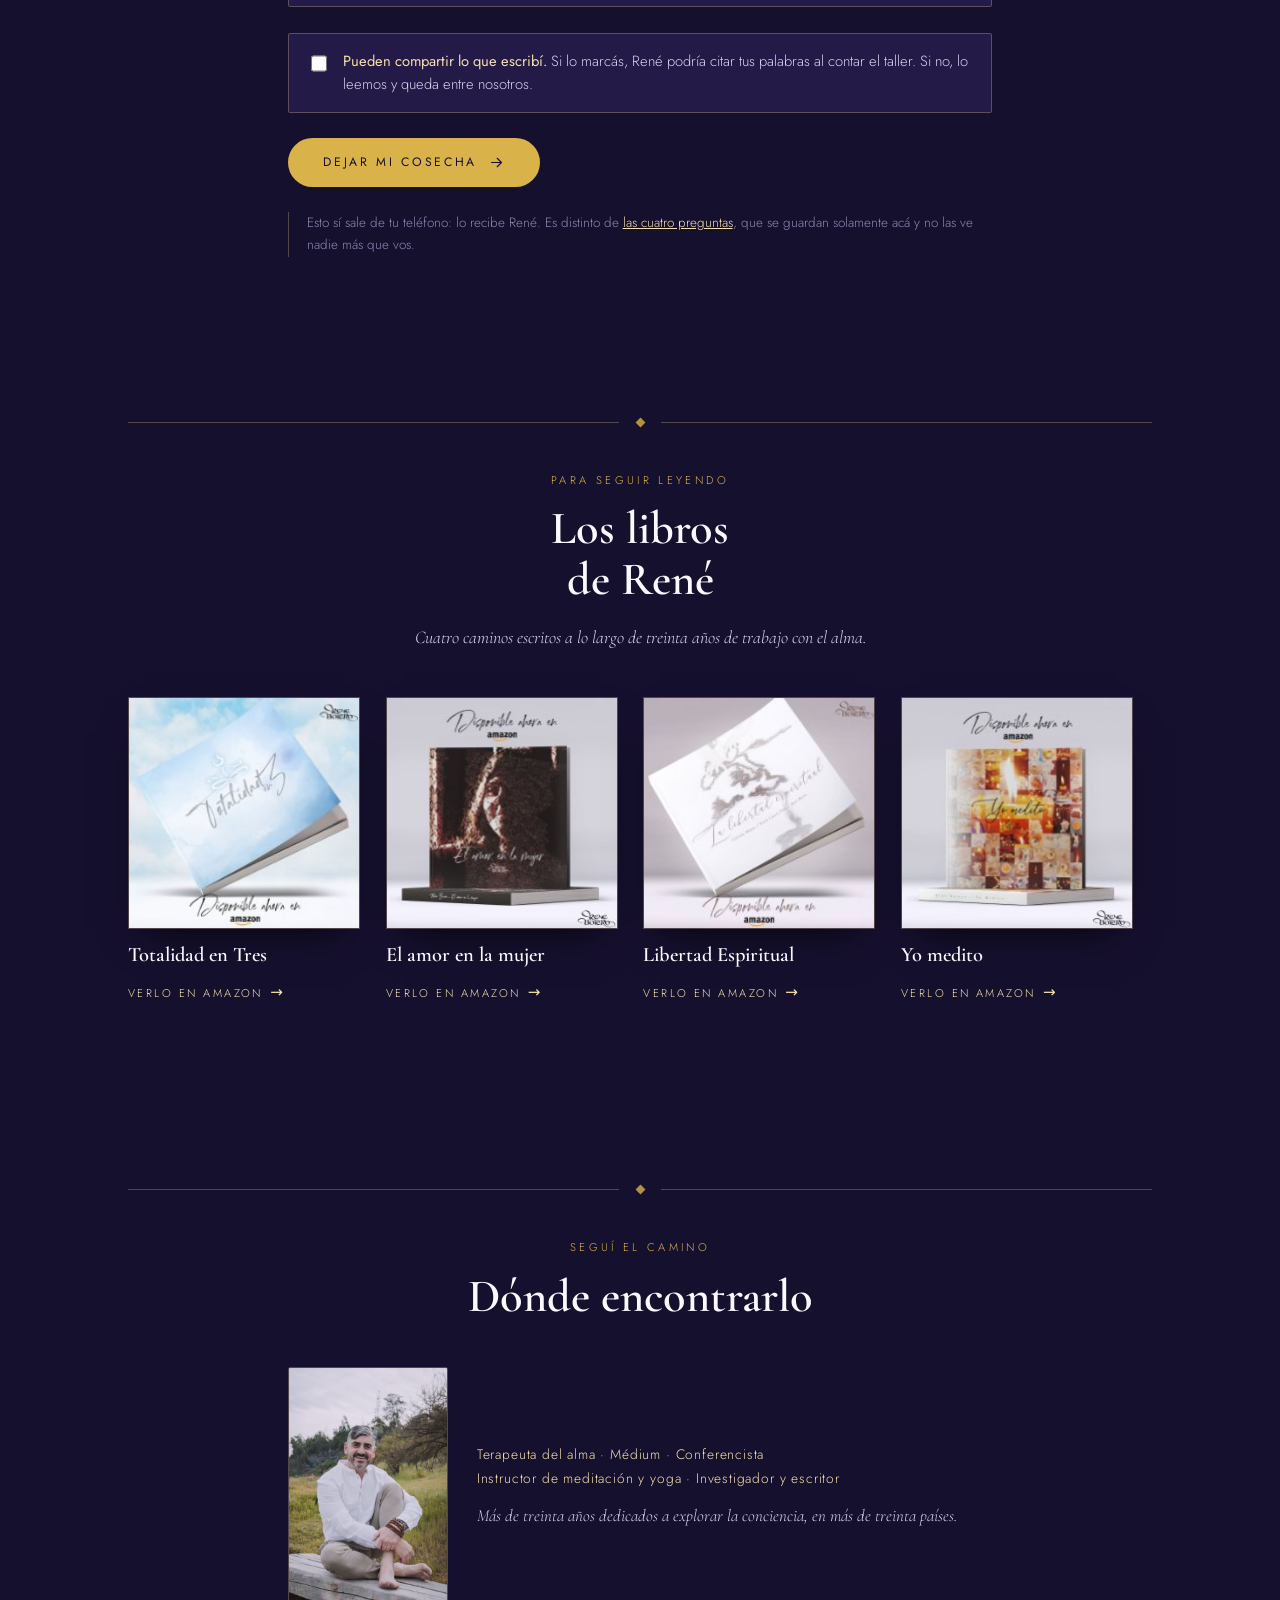
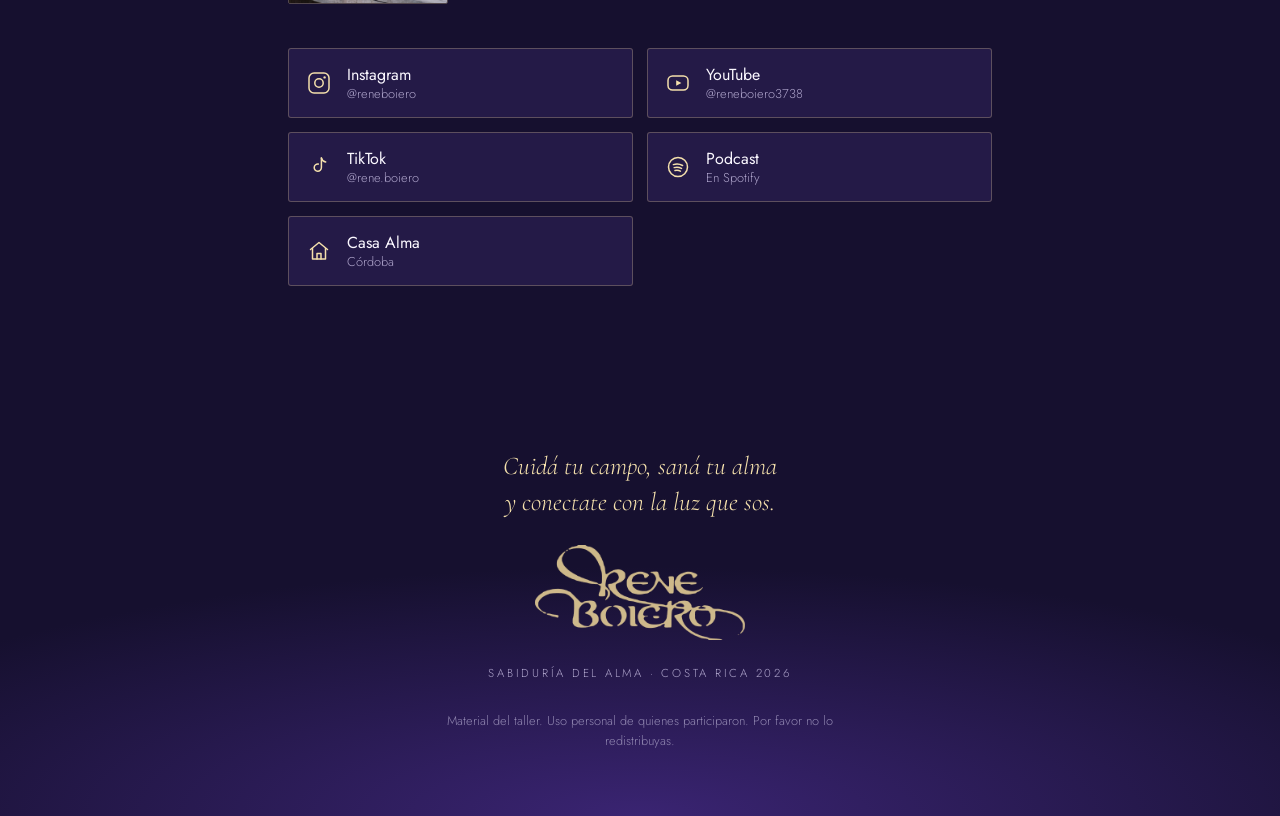
==== commit 38f8f3fd: "changes fixed" ====
--- a/index.html
+++ b/index.html
@@ -15,7 +15,7 @@
 <link rel="preconnect" href="https://fonts.googleapis.com">
 <link rel="preconnect" href="https://fonts.gstatic.com" crossorigin>
 <link rel="stylesheet" href="https://fonts.googleapis.com/css2?family=Cormorant+Garamond:ital,wght@0,400;0,600;1,400&family=Jost:wght@200;300;400;500&display=swap">
-<link rel="stylesheet" href="css/alma.css">
+<link rel="stylesheet" href="css/alma.css?v=db56aa14">
 </head>
 <body>
 
@@ -530,7 +530,7 @@
     <div class="regla"><i></i></div>
     <div class="env"><div class="titulo"><span class="ojo">Para seguir leyendo</span>
       <h2>Los libros<br>de René</h2></div>
-      <p class="entrada">Cuatro caminos escritos a lo largo de cuarenta años
+      <p class="entrada">Cuatro caminos escritos a lo largo de treinta años
       de trabajo con el alma.</p></div>
     <div class="estante-caja"><div class="estante">
         <a class="libro" href="https://www.amazon.com/dp/B08HHG5XQQ/ref=cm_sw_r_wa_awdb_067N11R9QKF9KXSM08T6" target="_blank" rel="noopener">
@@ -565,7 +565,7 @@
         <div>
           <p class="oficio">Terapeuta del alma · Médium · Conferencista<br>
             Instructor de meditación y yoga · Investigador y escritor</p>
-          <p class="bio">Más de cuarenta años dedicados a explorar la conciencia,
+          <p class="bio">Más de treinta años dedicados a explorar la conciencia,
             en más de treinta países.</p>
         </div>
       </div>
@@ -609,6 +609,6 @@
   </div>
 </footer>
 
-<script src="js/alma.js"></script>
+<script src="js/alma.js?v=a26e5ff2"></script>
 </body>
 </html>
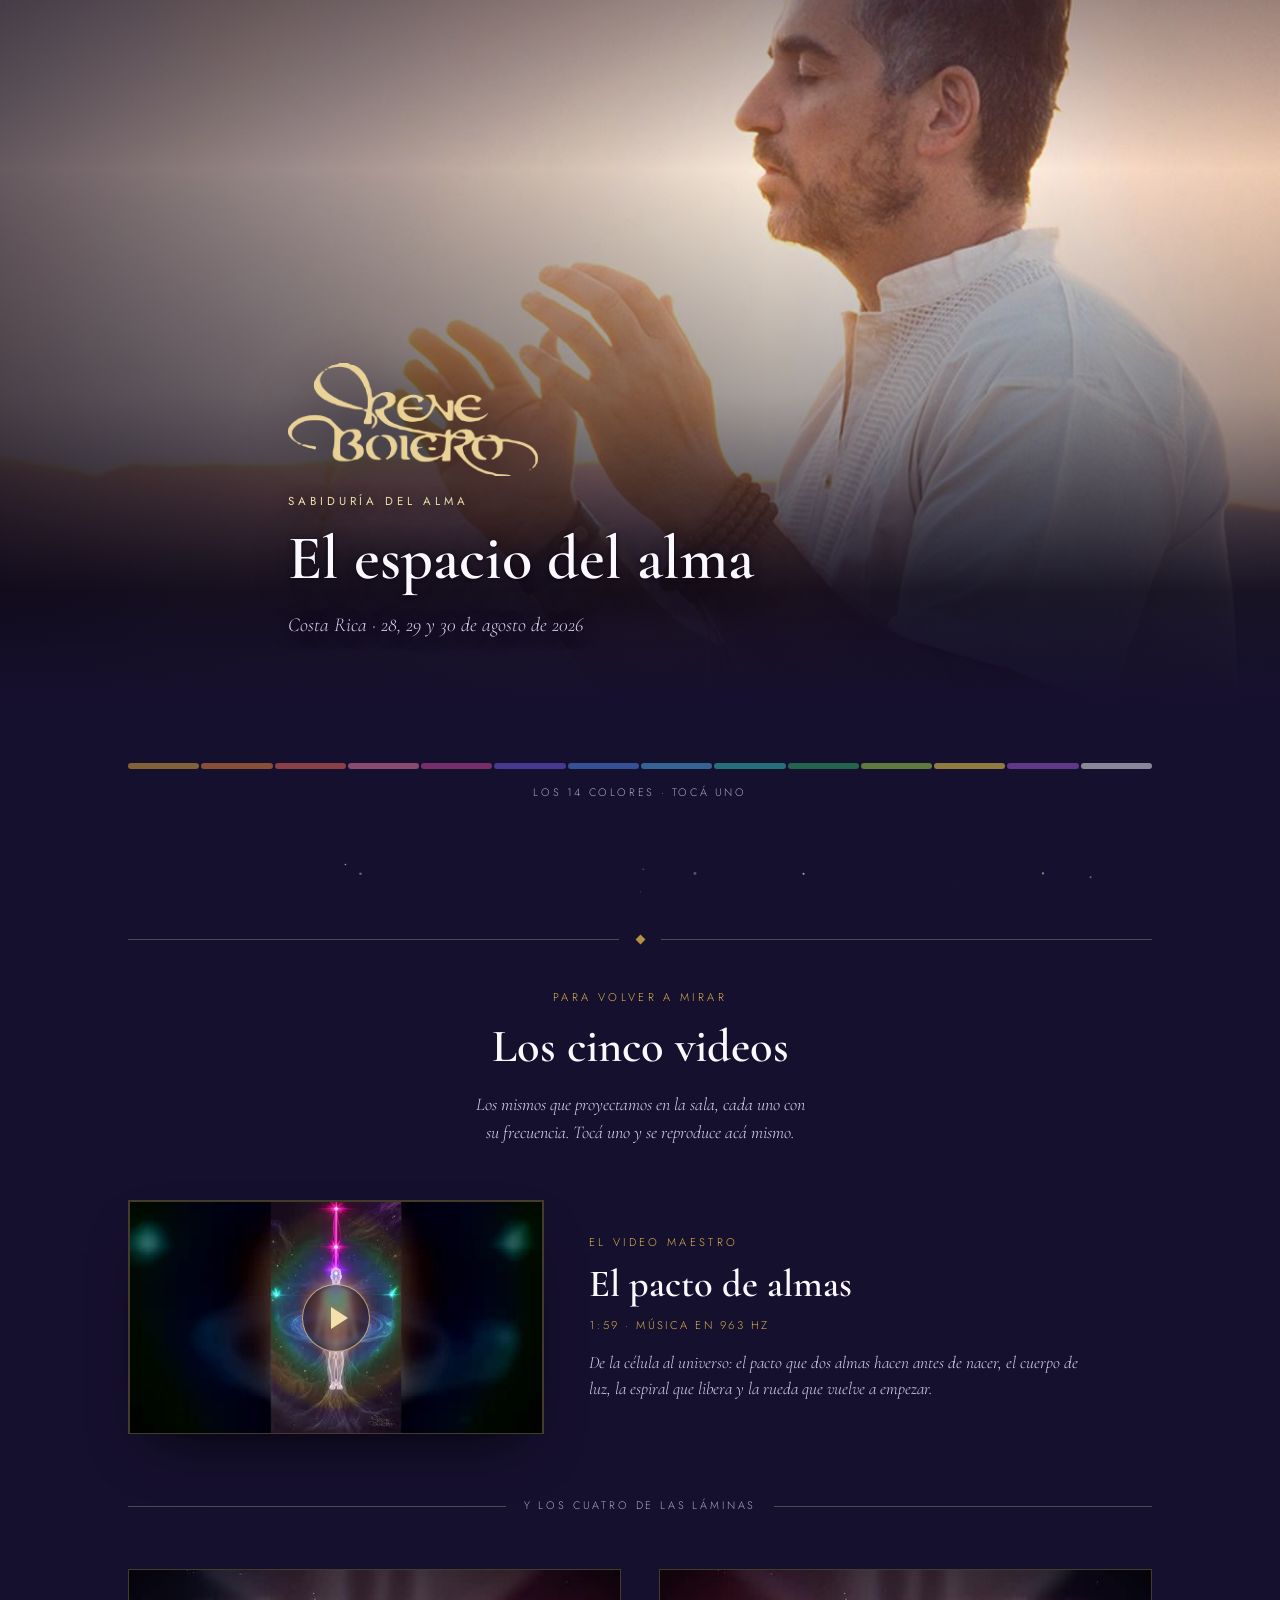
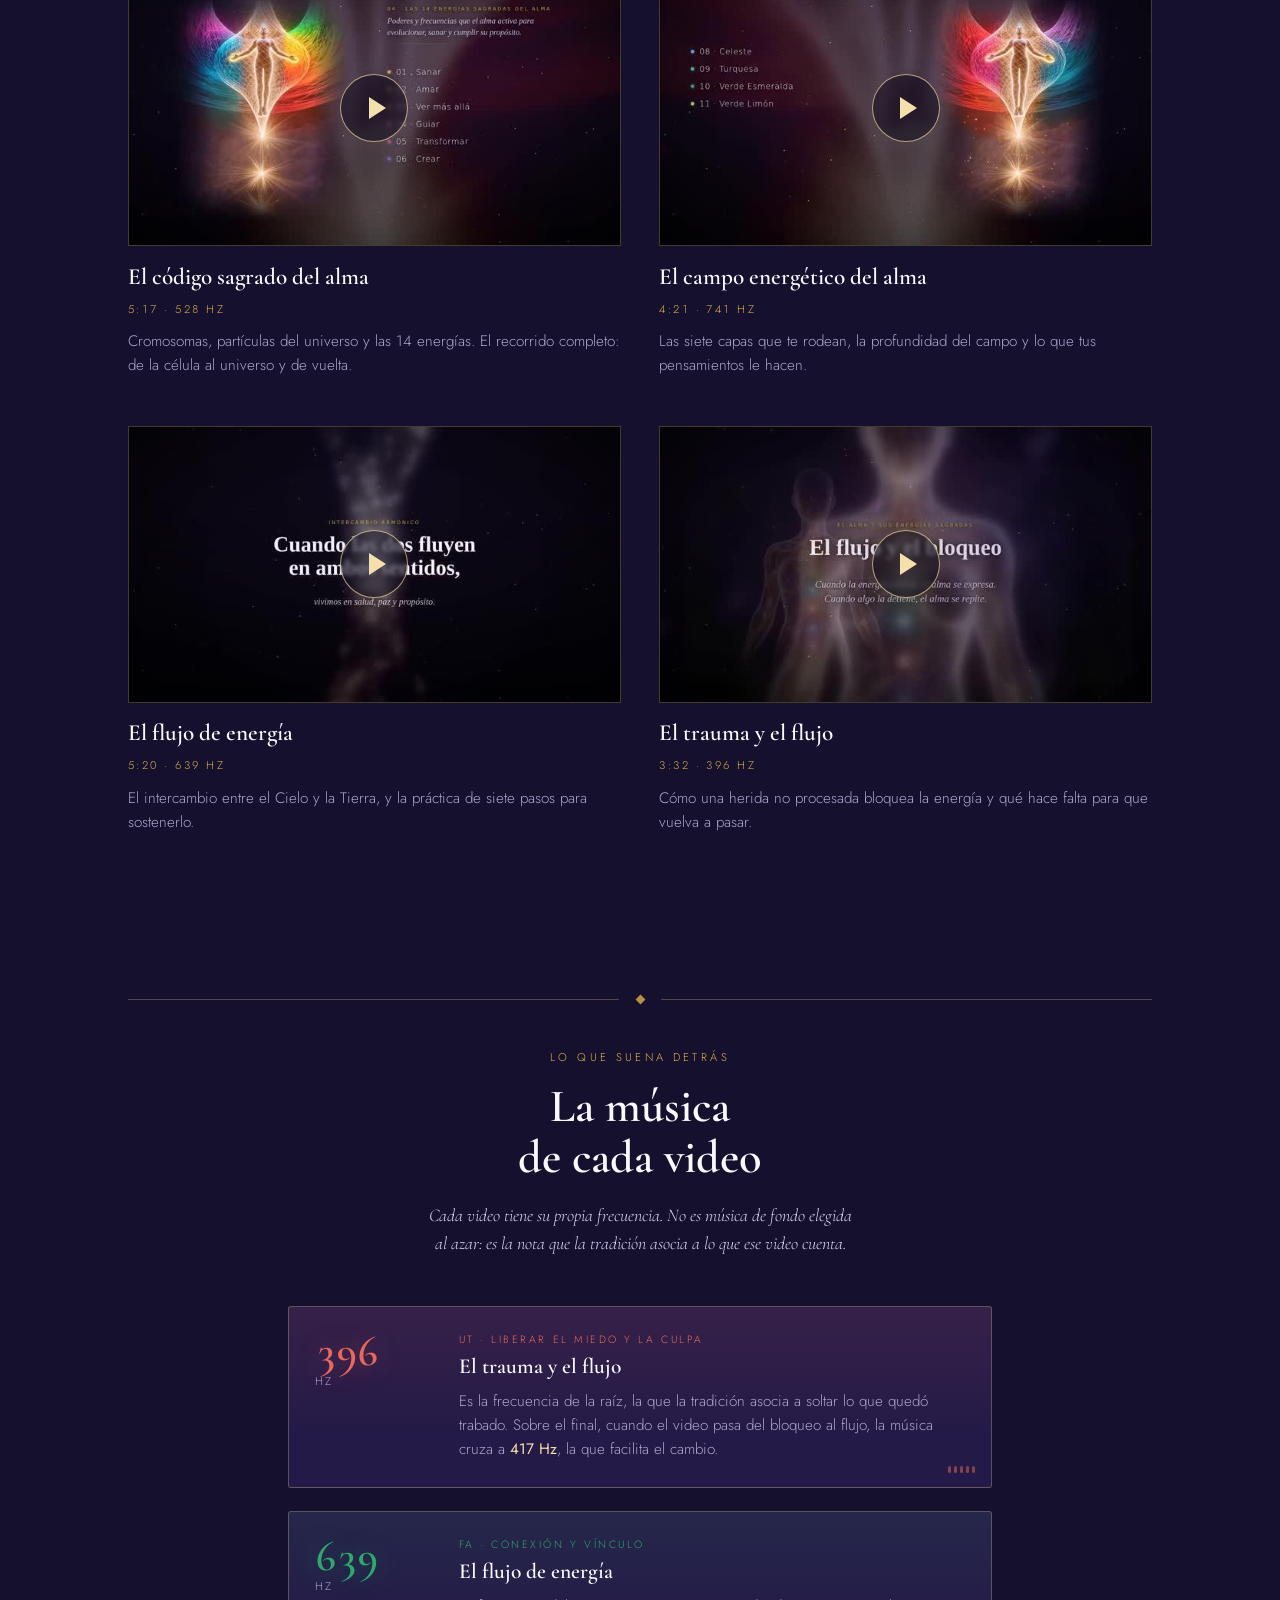
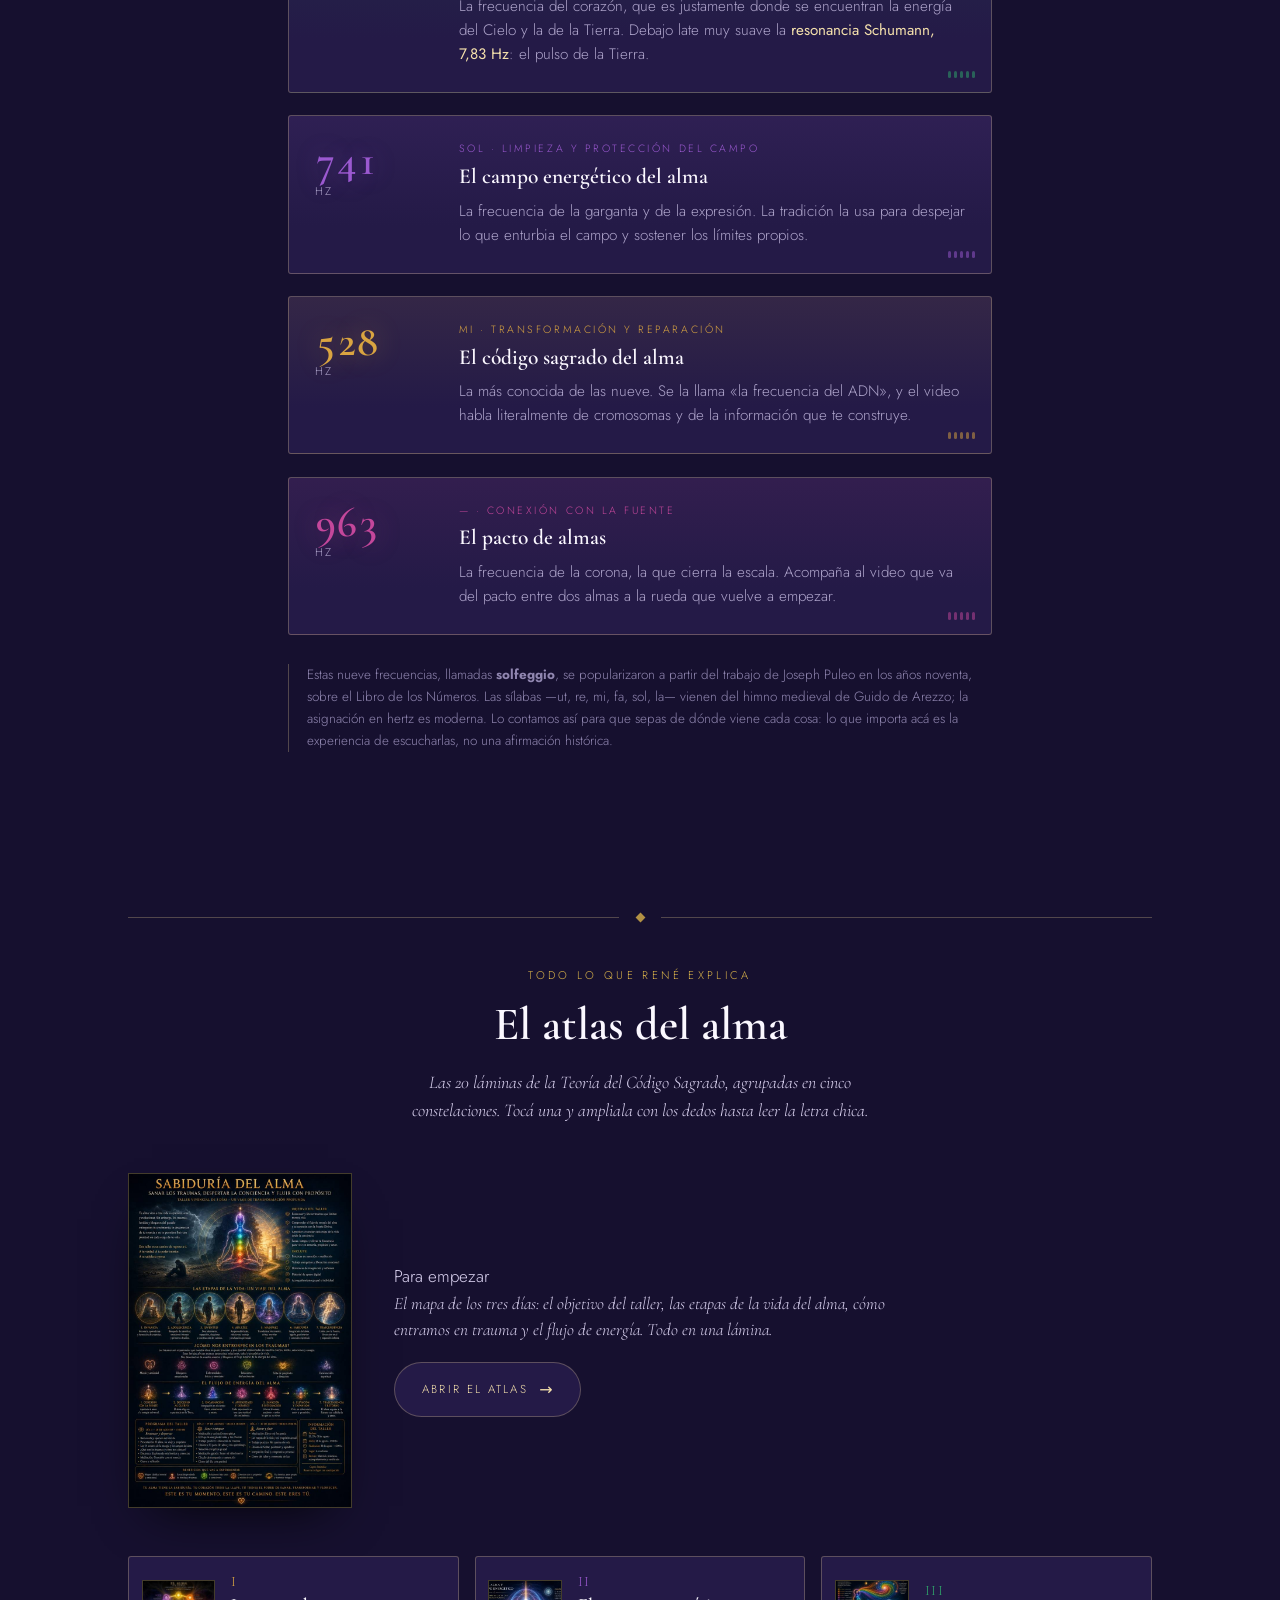
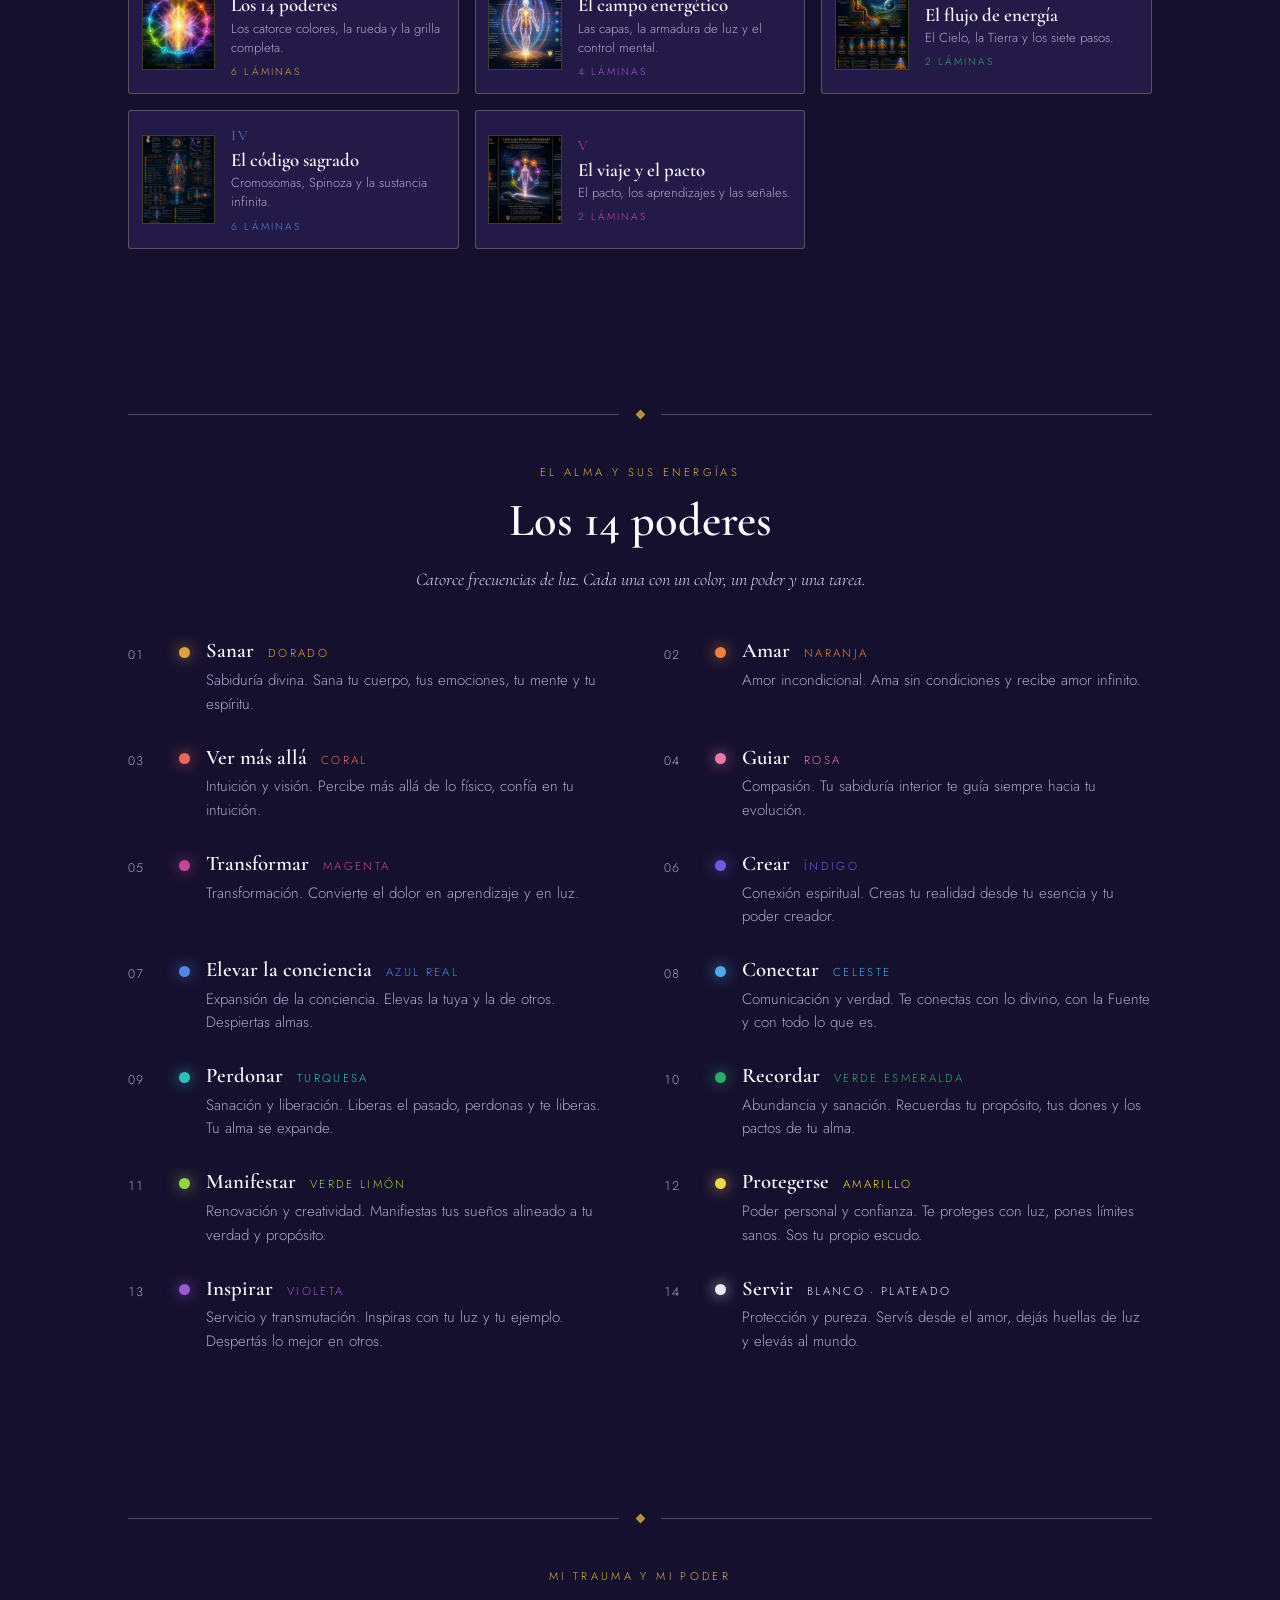
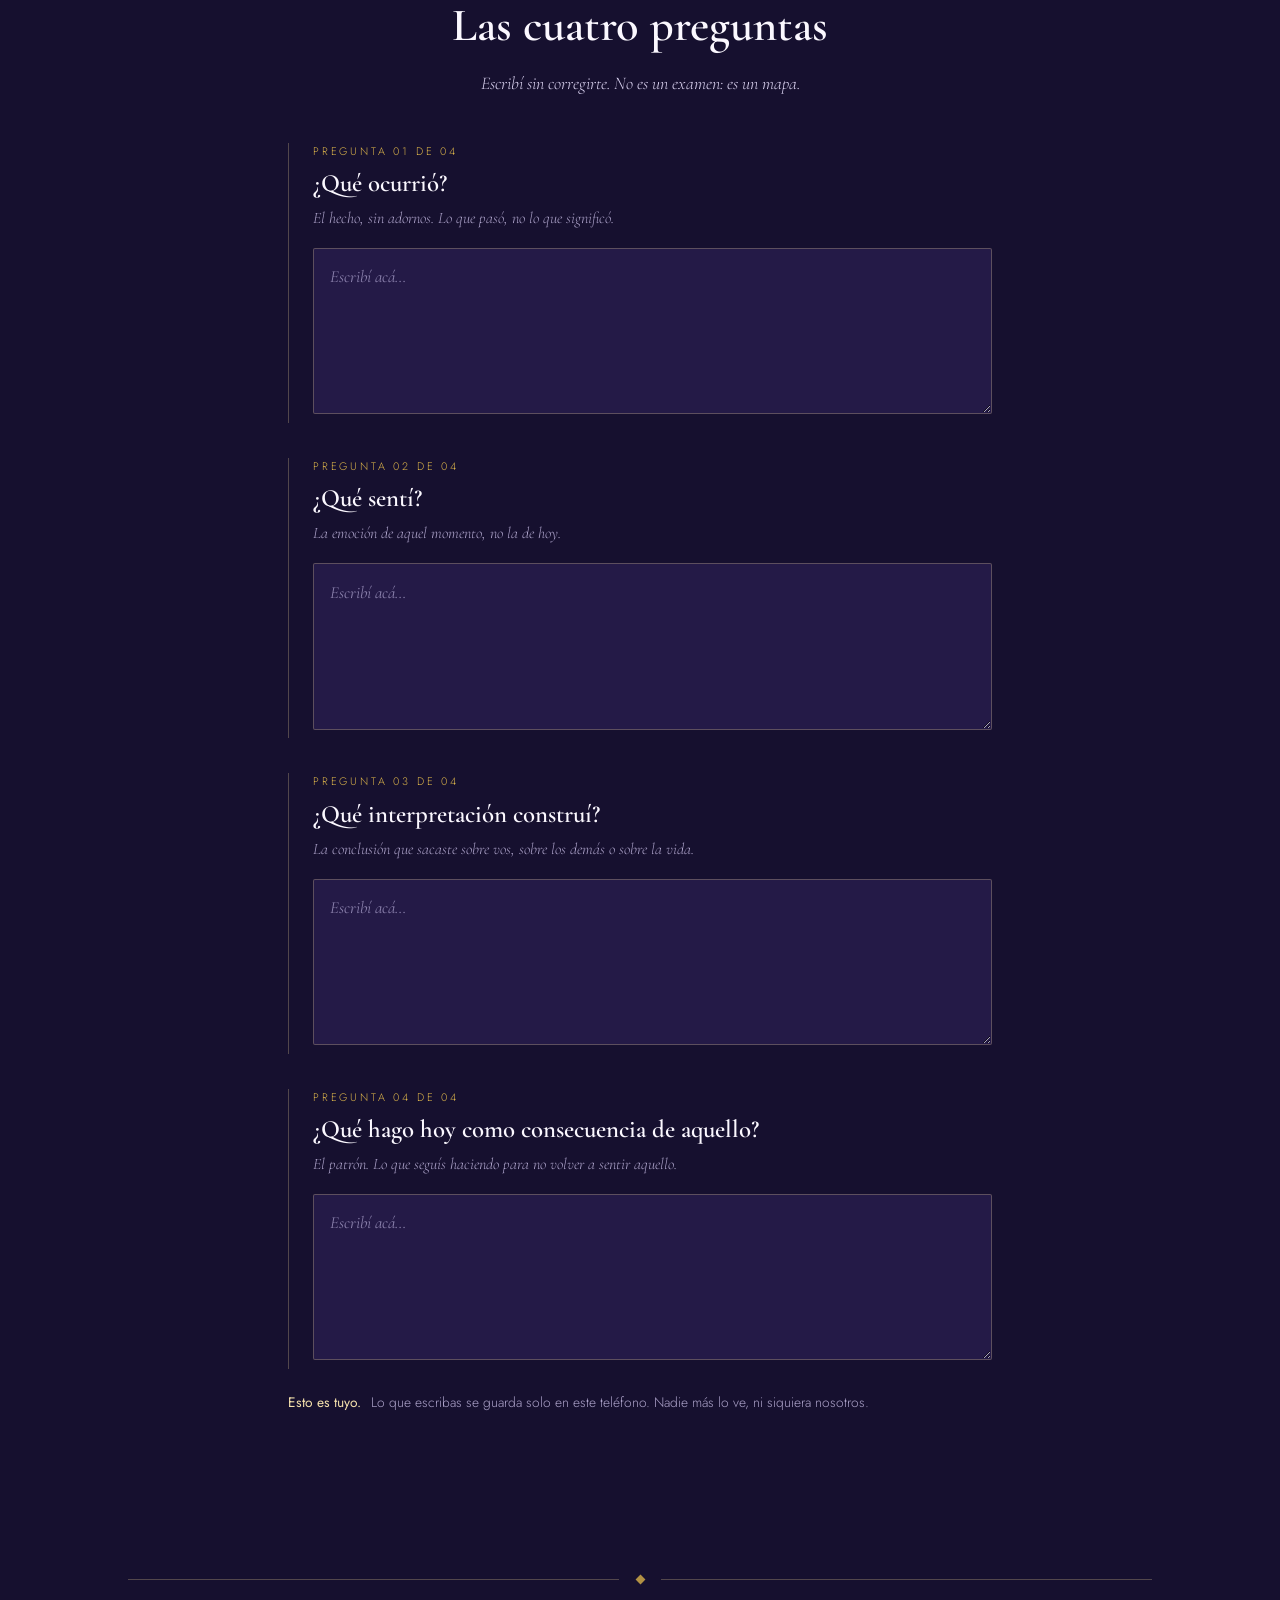
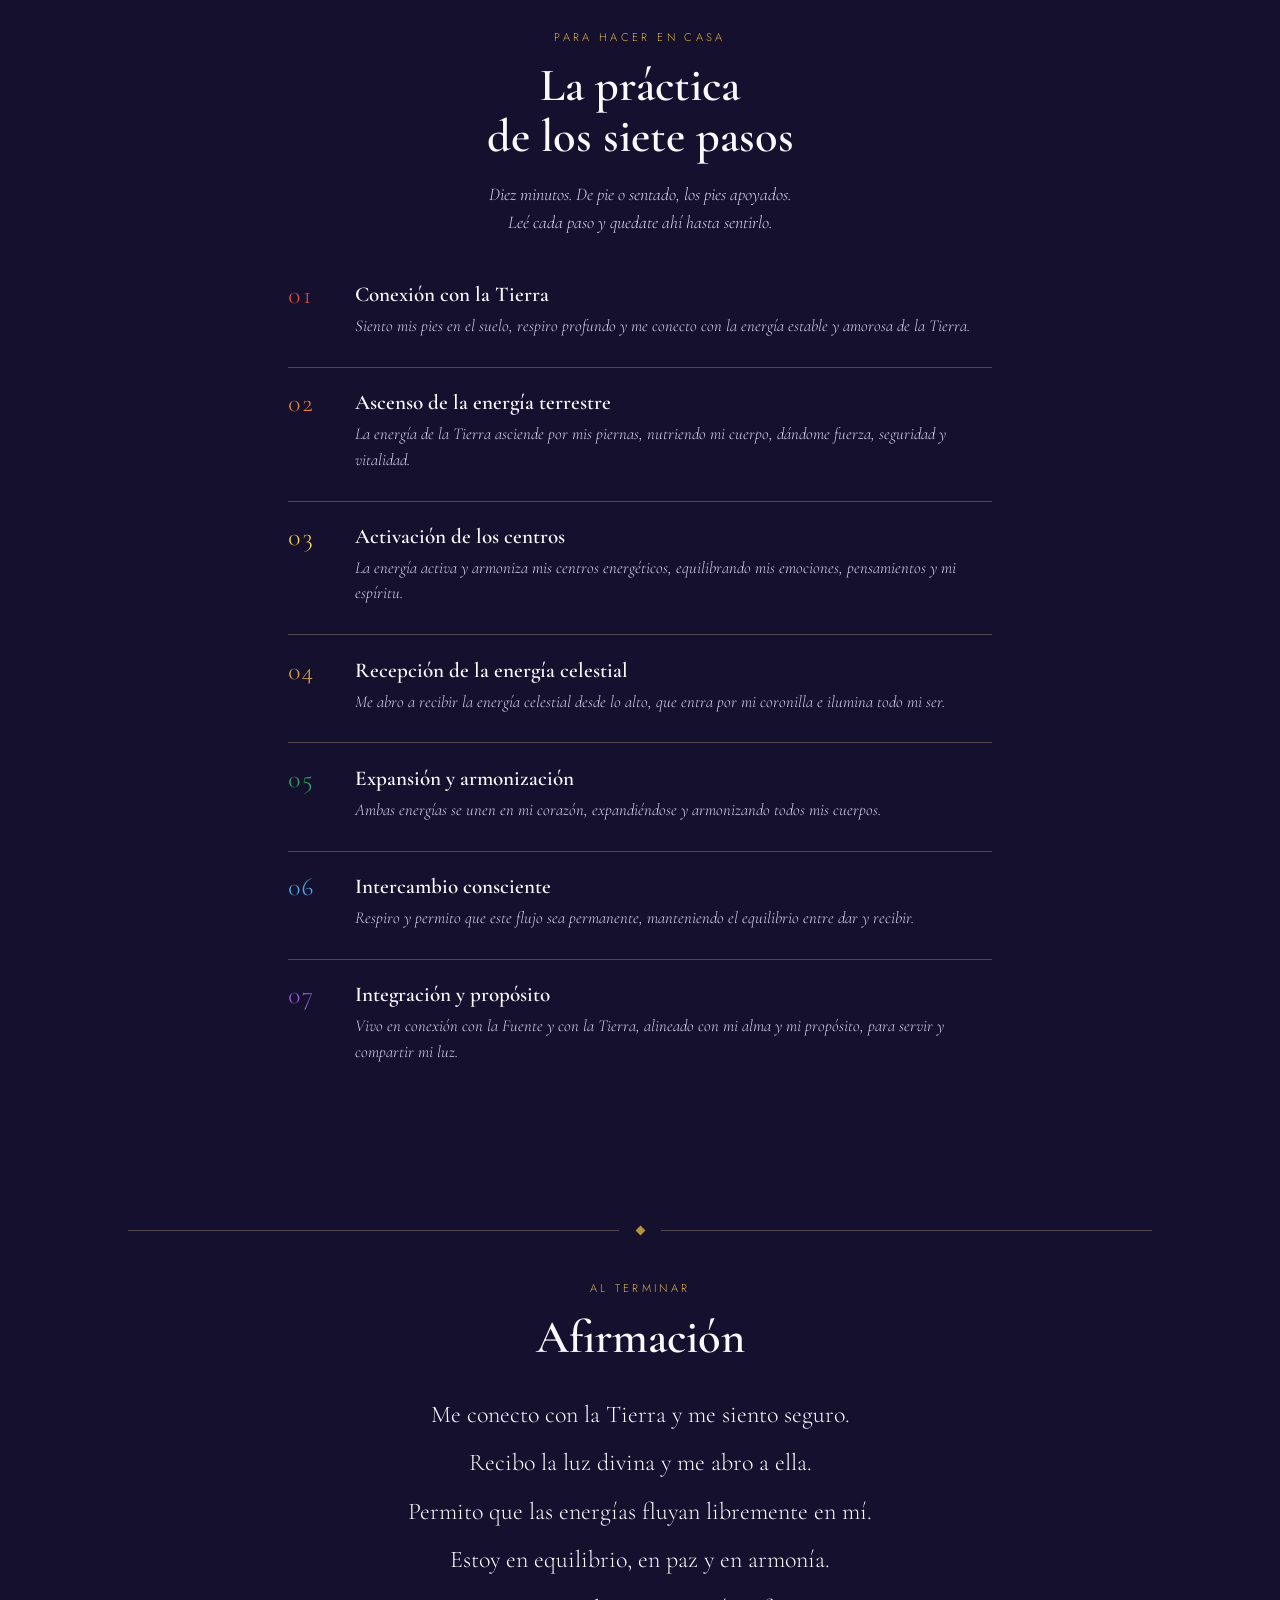
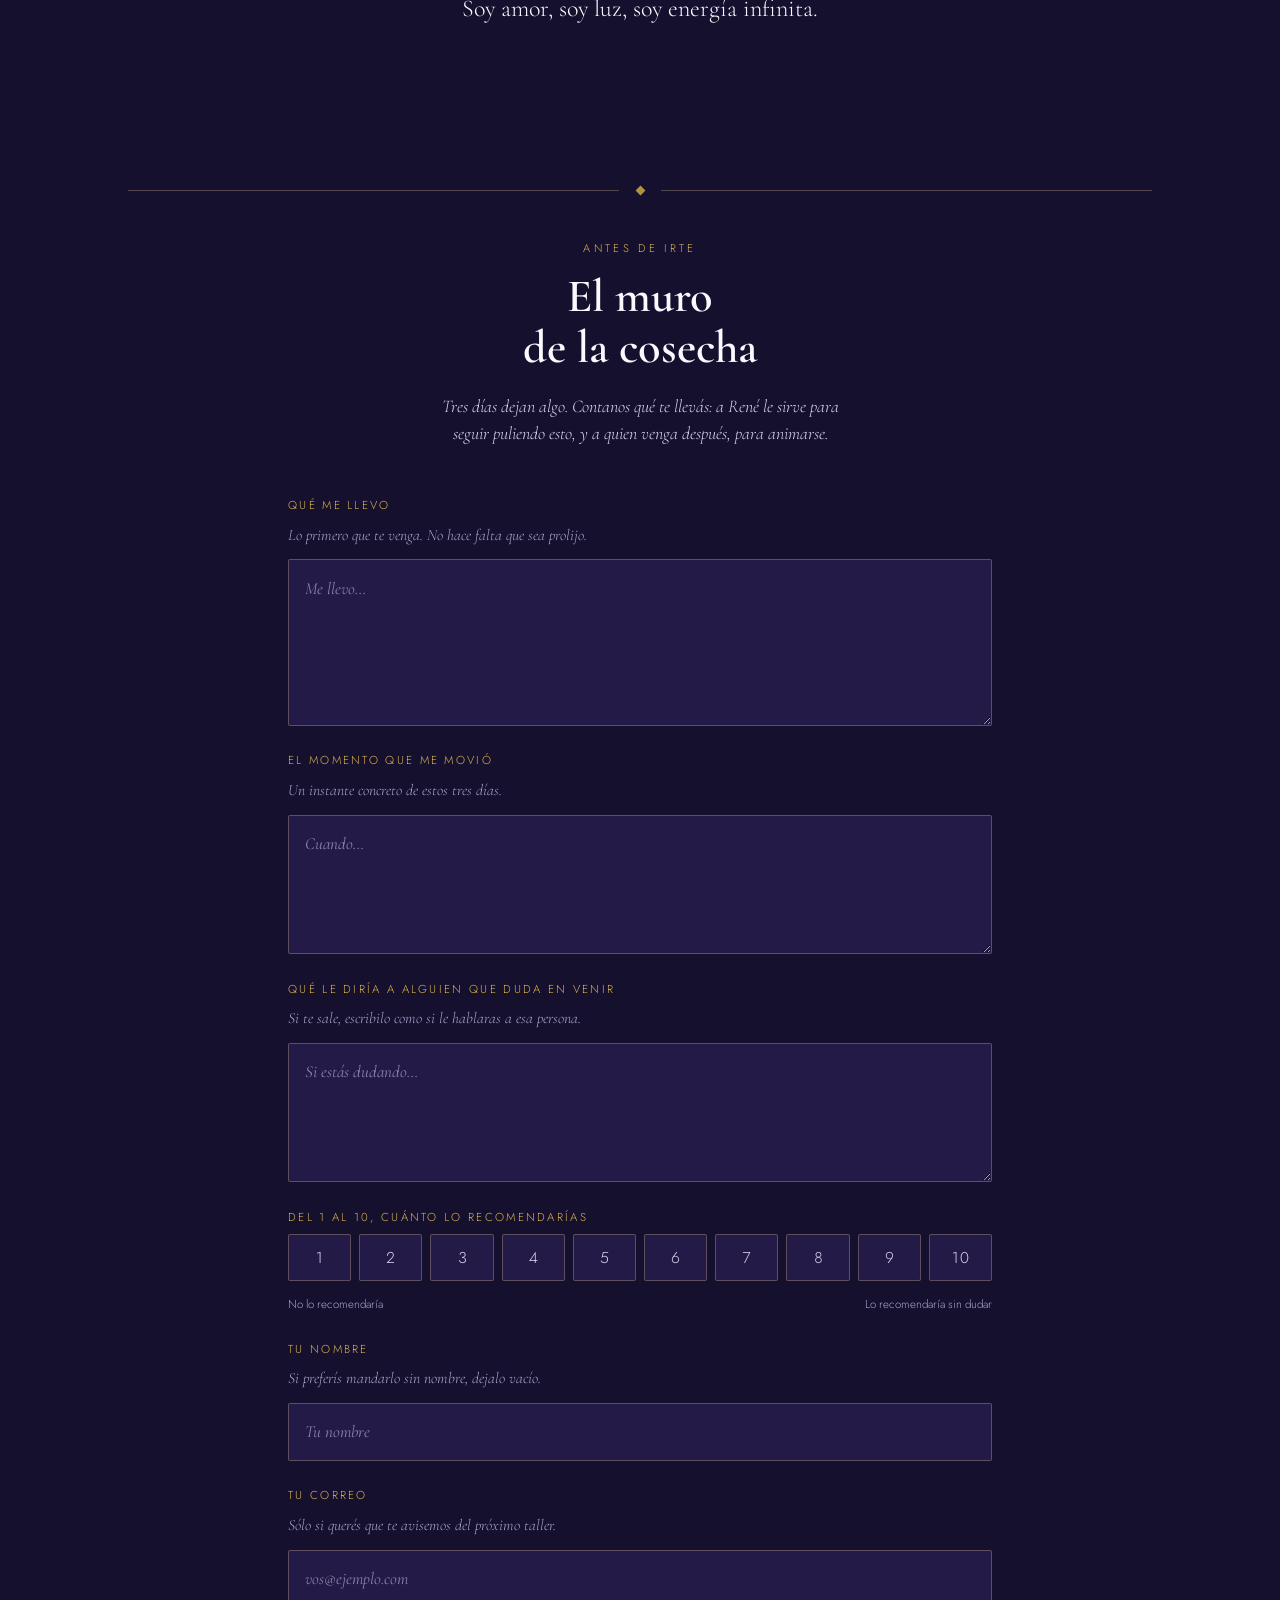
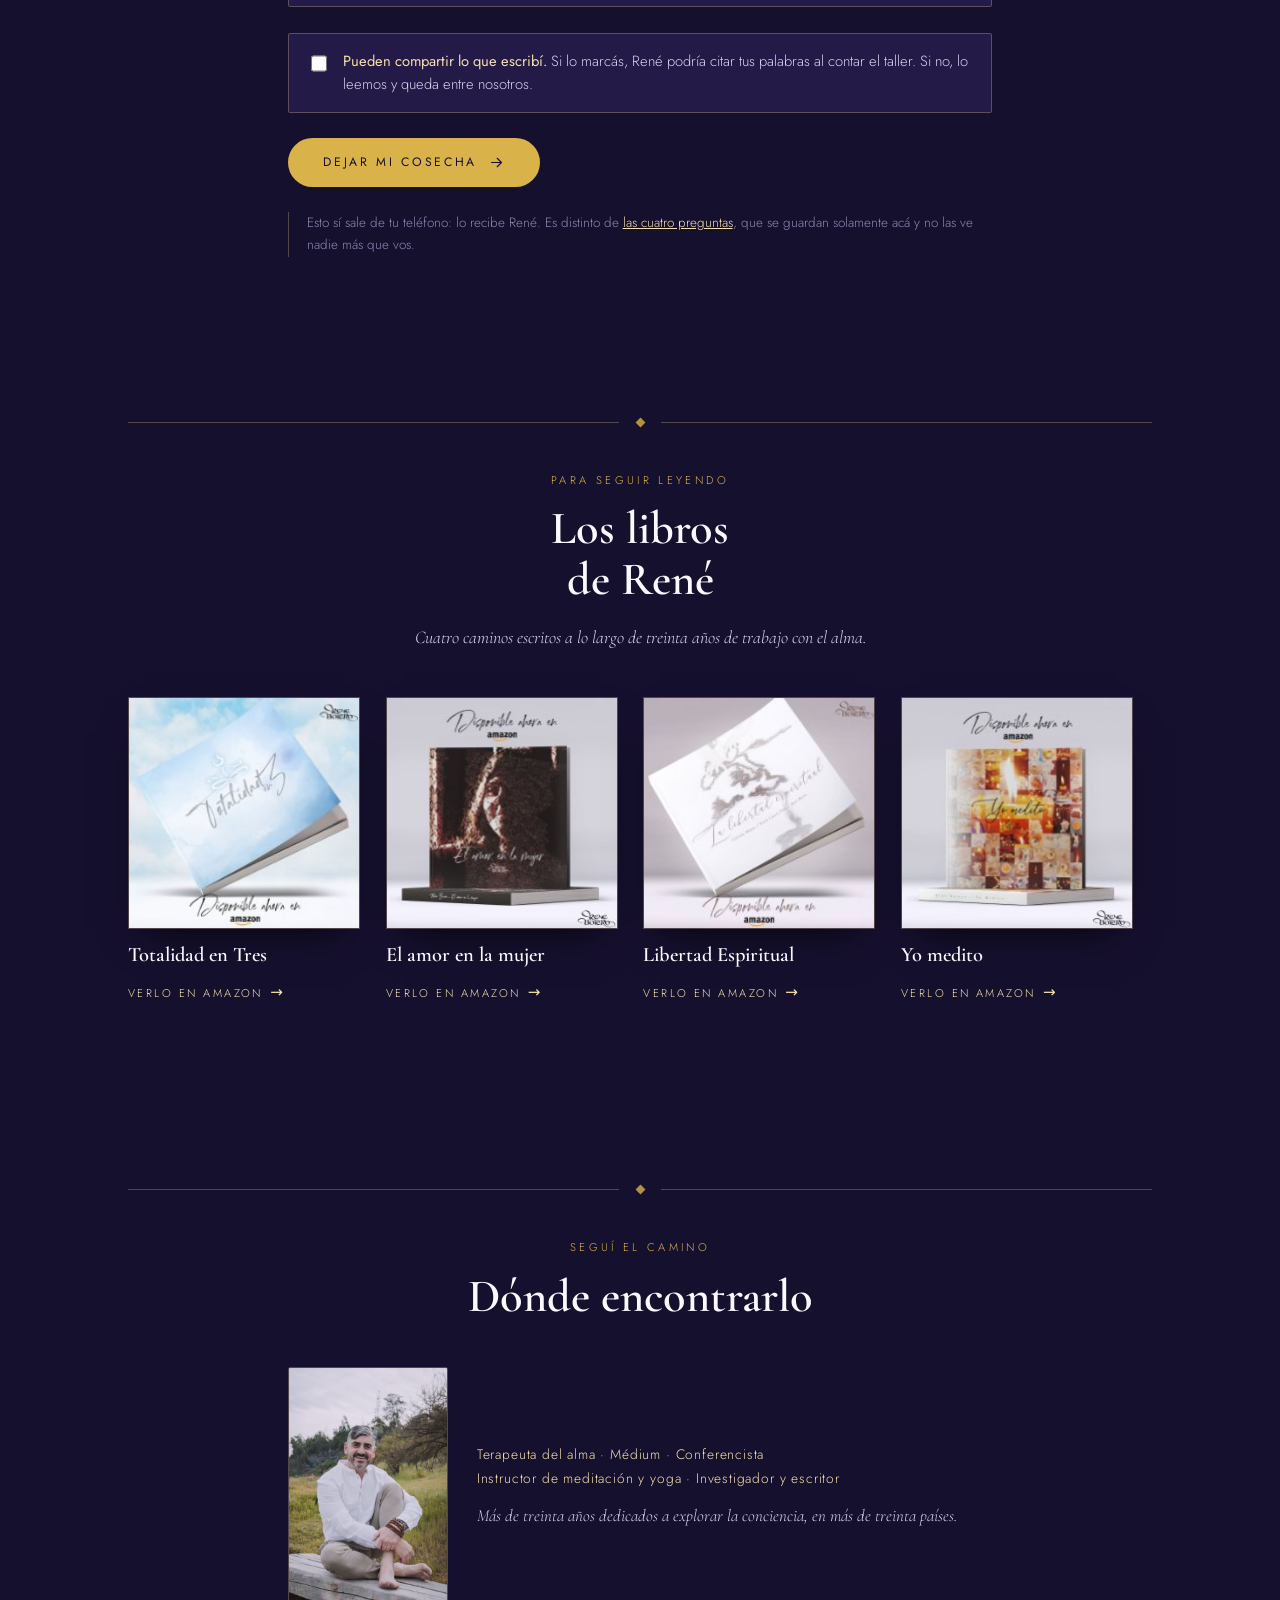
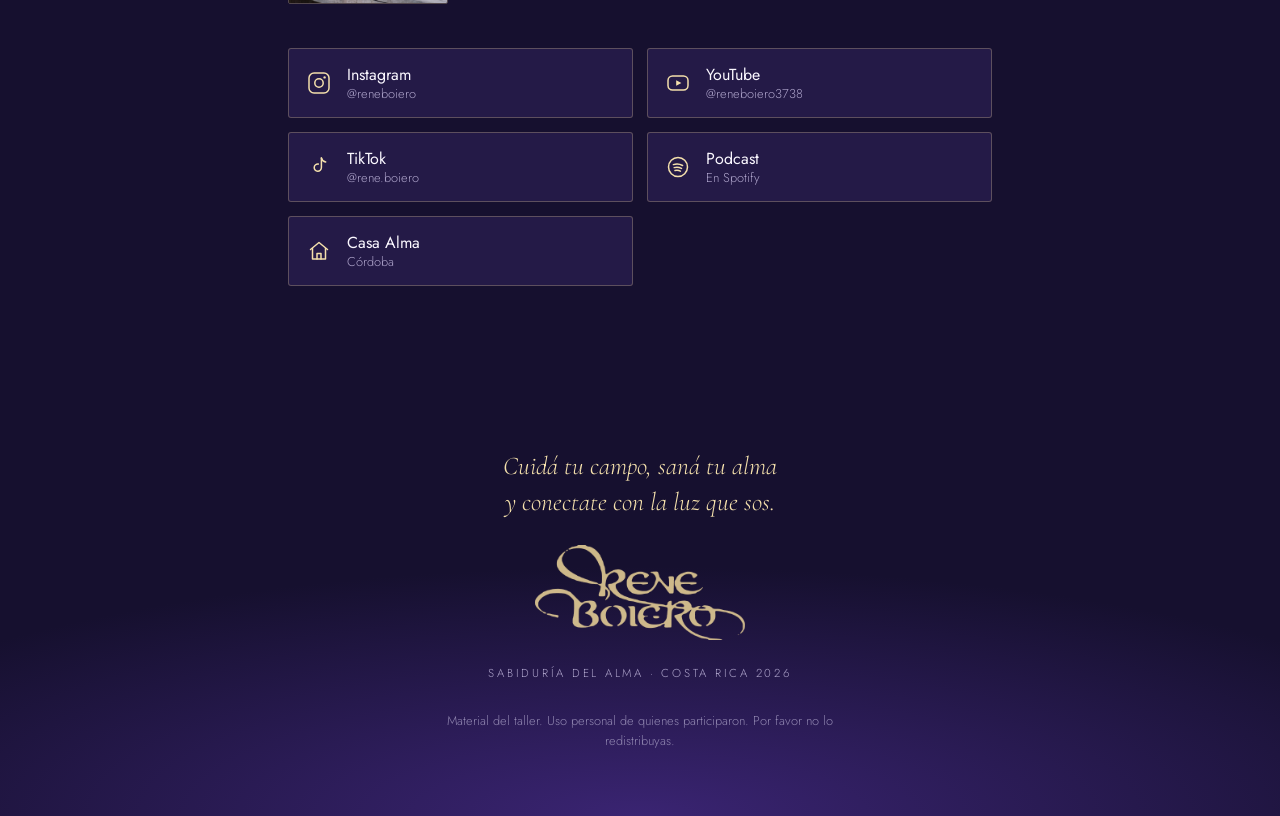
==== commit 5fb8fa46: "laminas" ====
--- a/index.html
+++ b/index.html
@@ -4,10 +4,10 @@
 <meta charset="utf-8">
 <meta name="viewport" content="width=device-width,initial-scale=1">
 <title>El espacio del alma · Sabiduría del alma, Costa Rica 2026</title>
-<meta name="description" content="Todo el material del taller de René Boiero: los cinco videos, las 22 láminas, los 14 poderes y la práctica de los siete pasos.">
+<meta name="description" content="Todo el material del taller de René Boiero: los cinco videos, las 20 láminas, los 14 poderes y la práctica de los siete pasos.">
 <meta name="robots" content="noindex,nofollow">
 <meta property="og:title" content="El espacio del alma · Sabiduría del alma, Costa Rica 2026">
-<meta property="og:description" content="Todo el material del taller de René Boiero: los cinco videos, las 22 láminas, los 14 poderes y la práctica de los siete pasos.">
+<meta property="og:description" content="Todo el material del taller de René Boiero: los cinco videos, las 20 láminas, los 14 poderes y la práctica de los siete pasos.">
 <meta property="og:type" content="website">
 <meta property="og:image" content="img/hero.jpg">
 <link rel="icon" href="img/icono.png">
@@ -197,8 +197,9 @@
     <div class="regla"><i></i></div>
     <div class="env"><div class="titulo"><span class="ojo">Todo lo que René explica</span>
       <h2>El atlas del alma</h2></div>
-      <p class="entrada">Las 22 láminas del taller, agrupadas en cinco constelaciones.
-      Tocá una y ampliala con los dedos hasta leer la letra chica.</p></div>
+      <p class="entrada">Las 20 láminas de la Teoría del Código Sagrado,
+      agrupadas en cinco constelaciones. Tocá una y ampliala con los dedos
+      hasta leer la letra chica.</p></div>
     <div class="env-amplio">
       <div class="atlasCabo">
         <a href="atlas.html">
@@ -237,7 +238,7 @@
           <span class="consTapa"><img src="img/cons-codigo.jpg" alt="" loading="lazy"></span>
           <span class="consTxt">
             <span class="consRom">IV</span>
-            <b>El código sagrado</b><i>Cromosomas, Spinoza y la anatomía del alma.</i><em>7 láminas</em>
+            <b>El código sagrado</b><i>Cromosomas, Spinoza y la sustancia infinita.</i><em>6 láminas</em>
           </span>
         </a>
         <a class="cons" href="atlas.html#cV" style="--c:#C4479B">
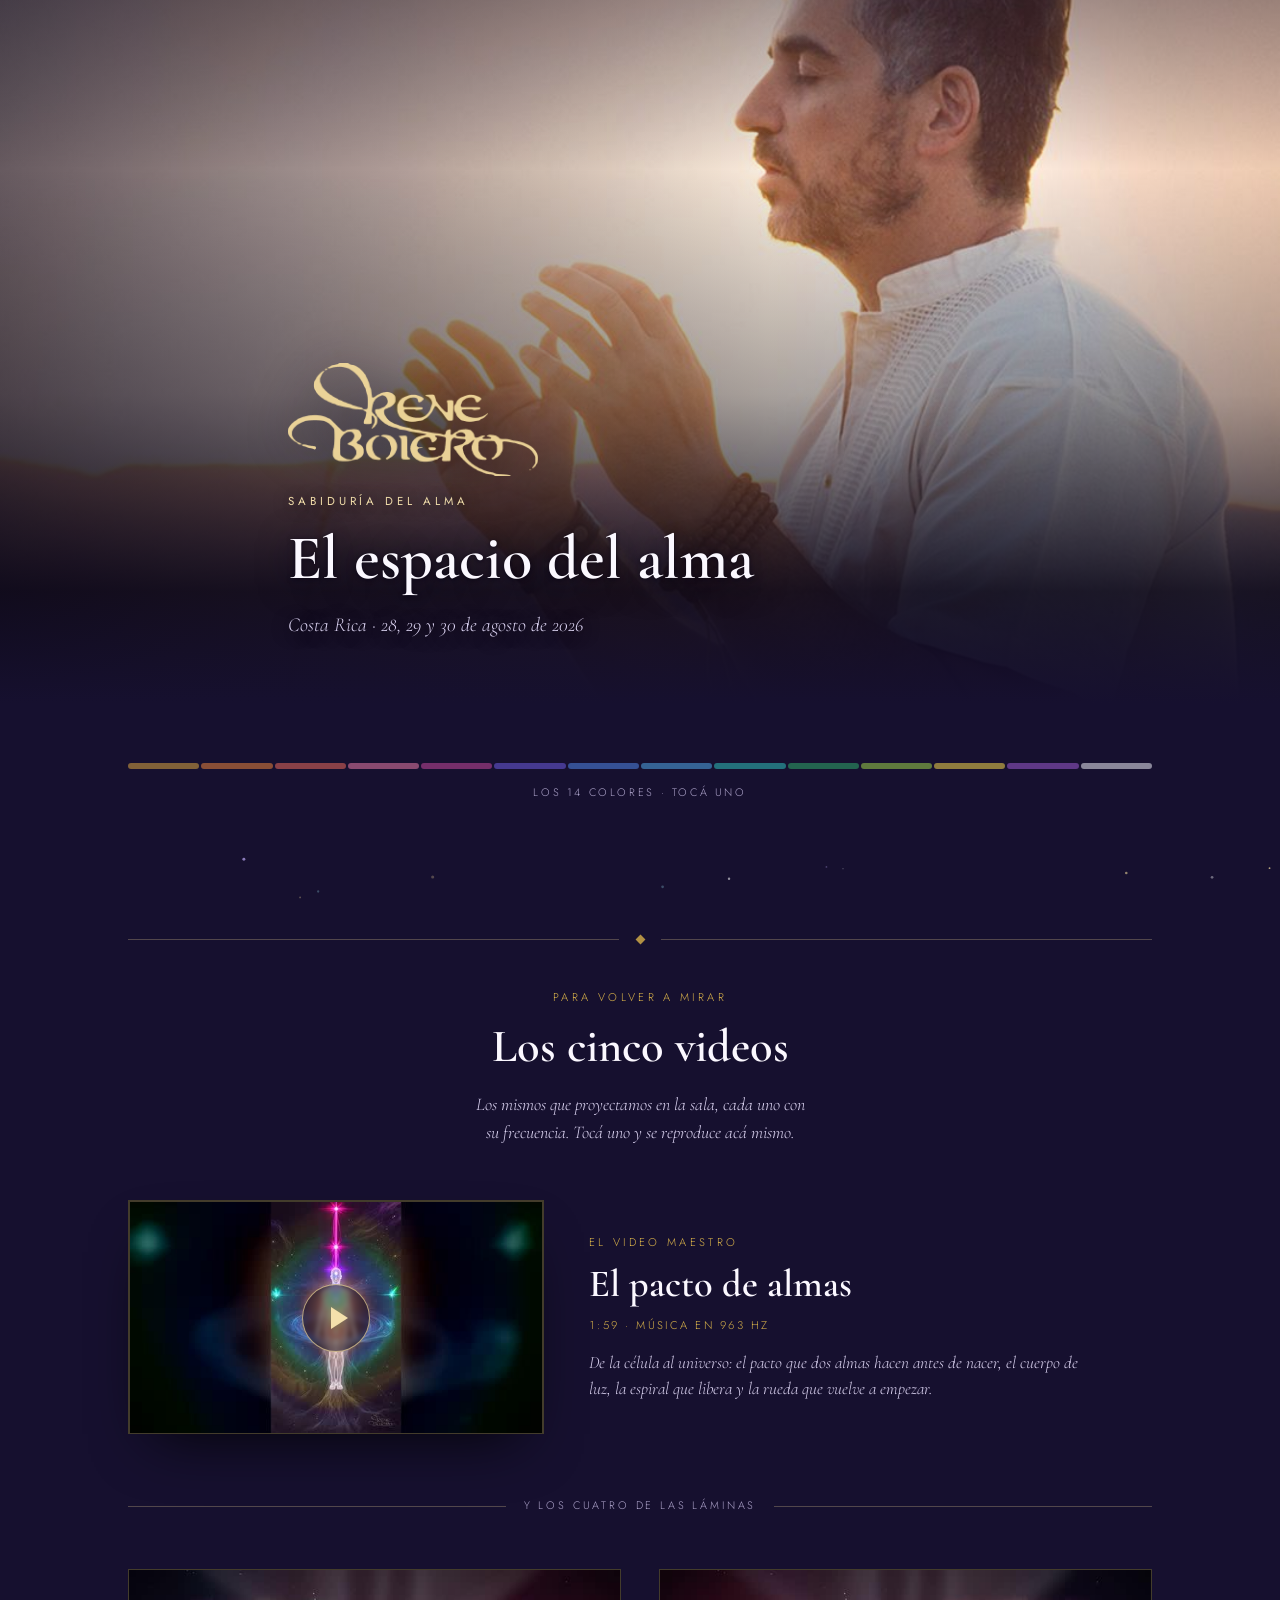
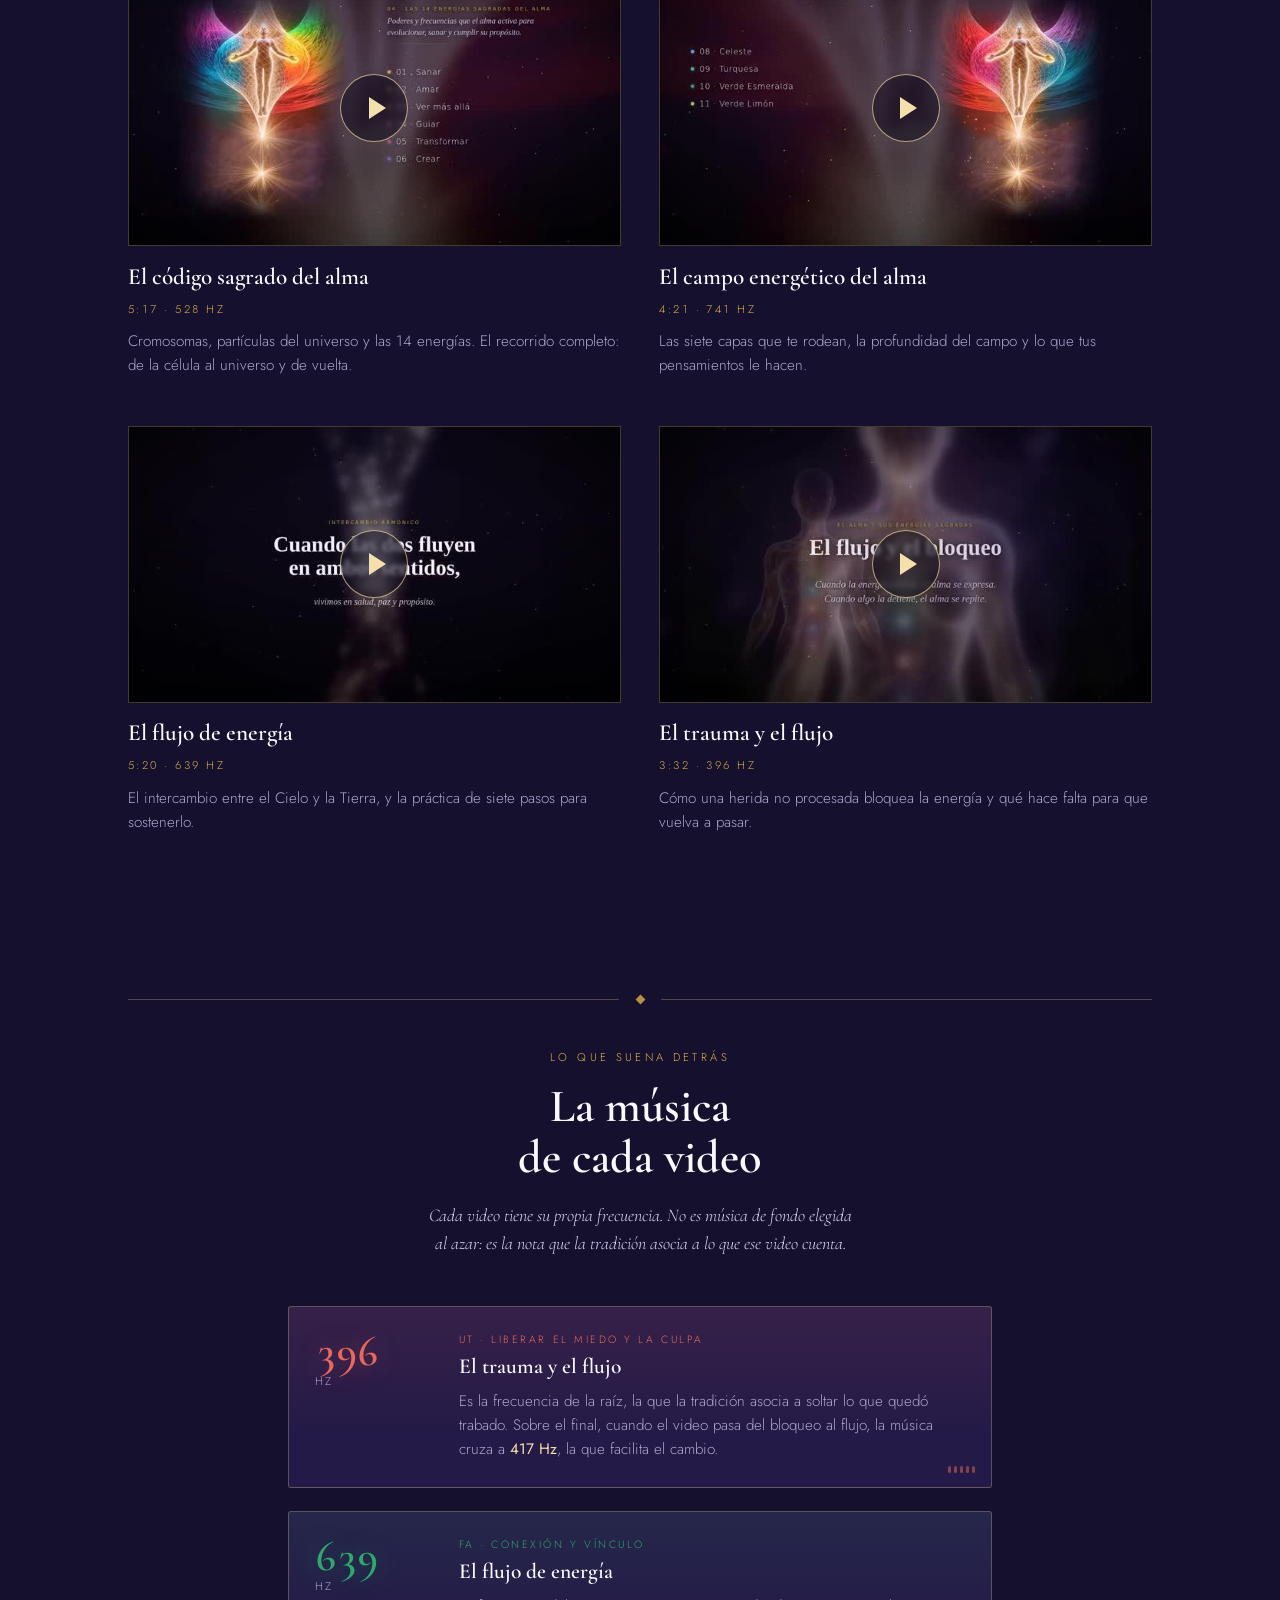
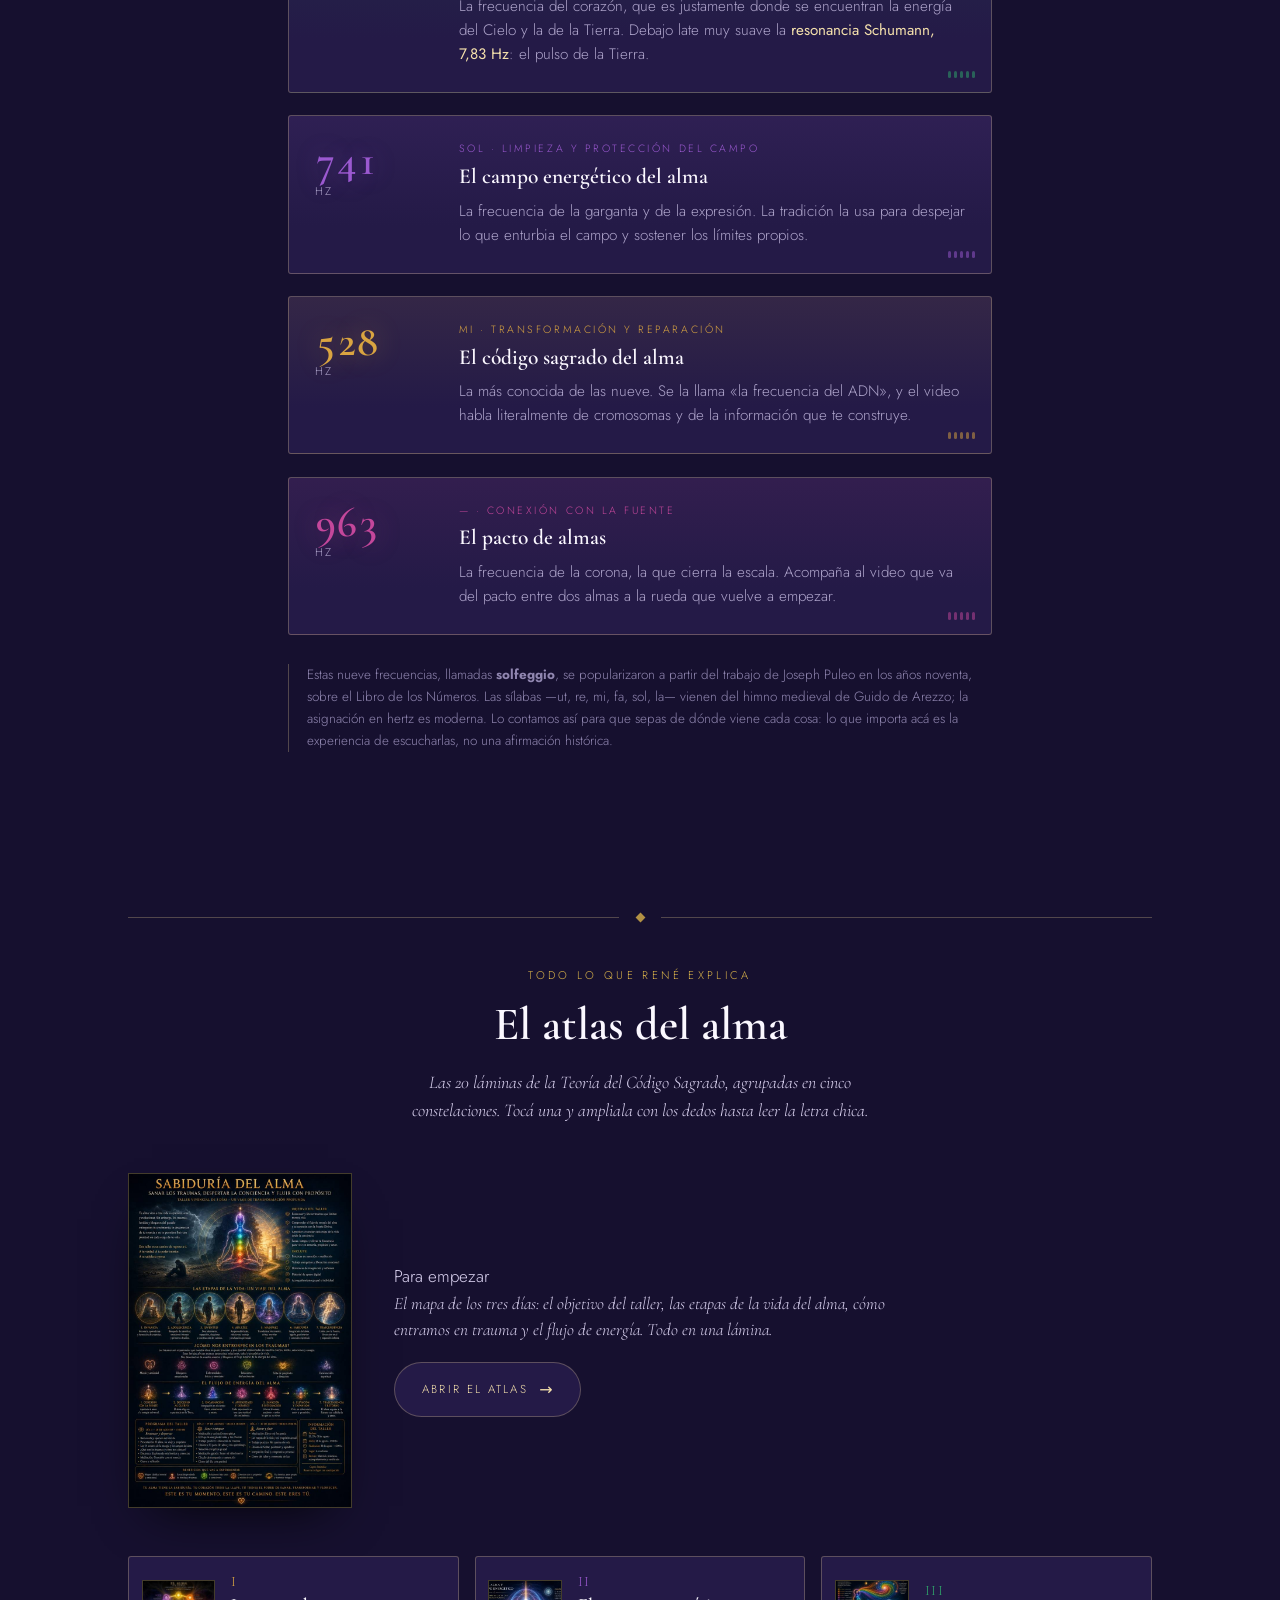
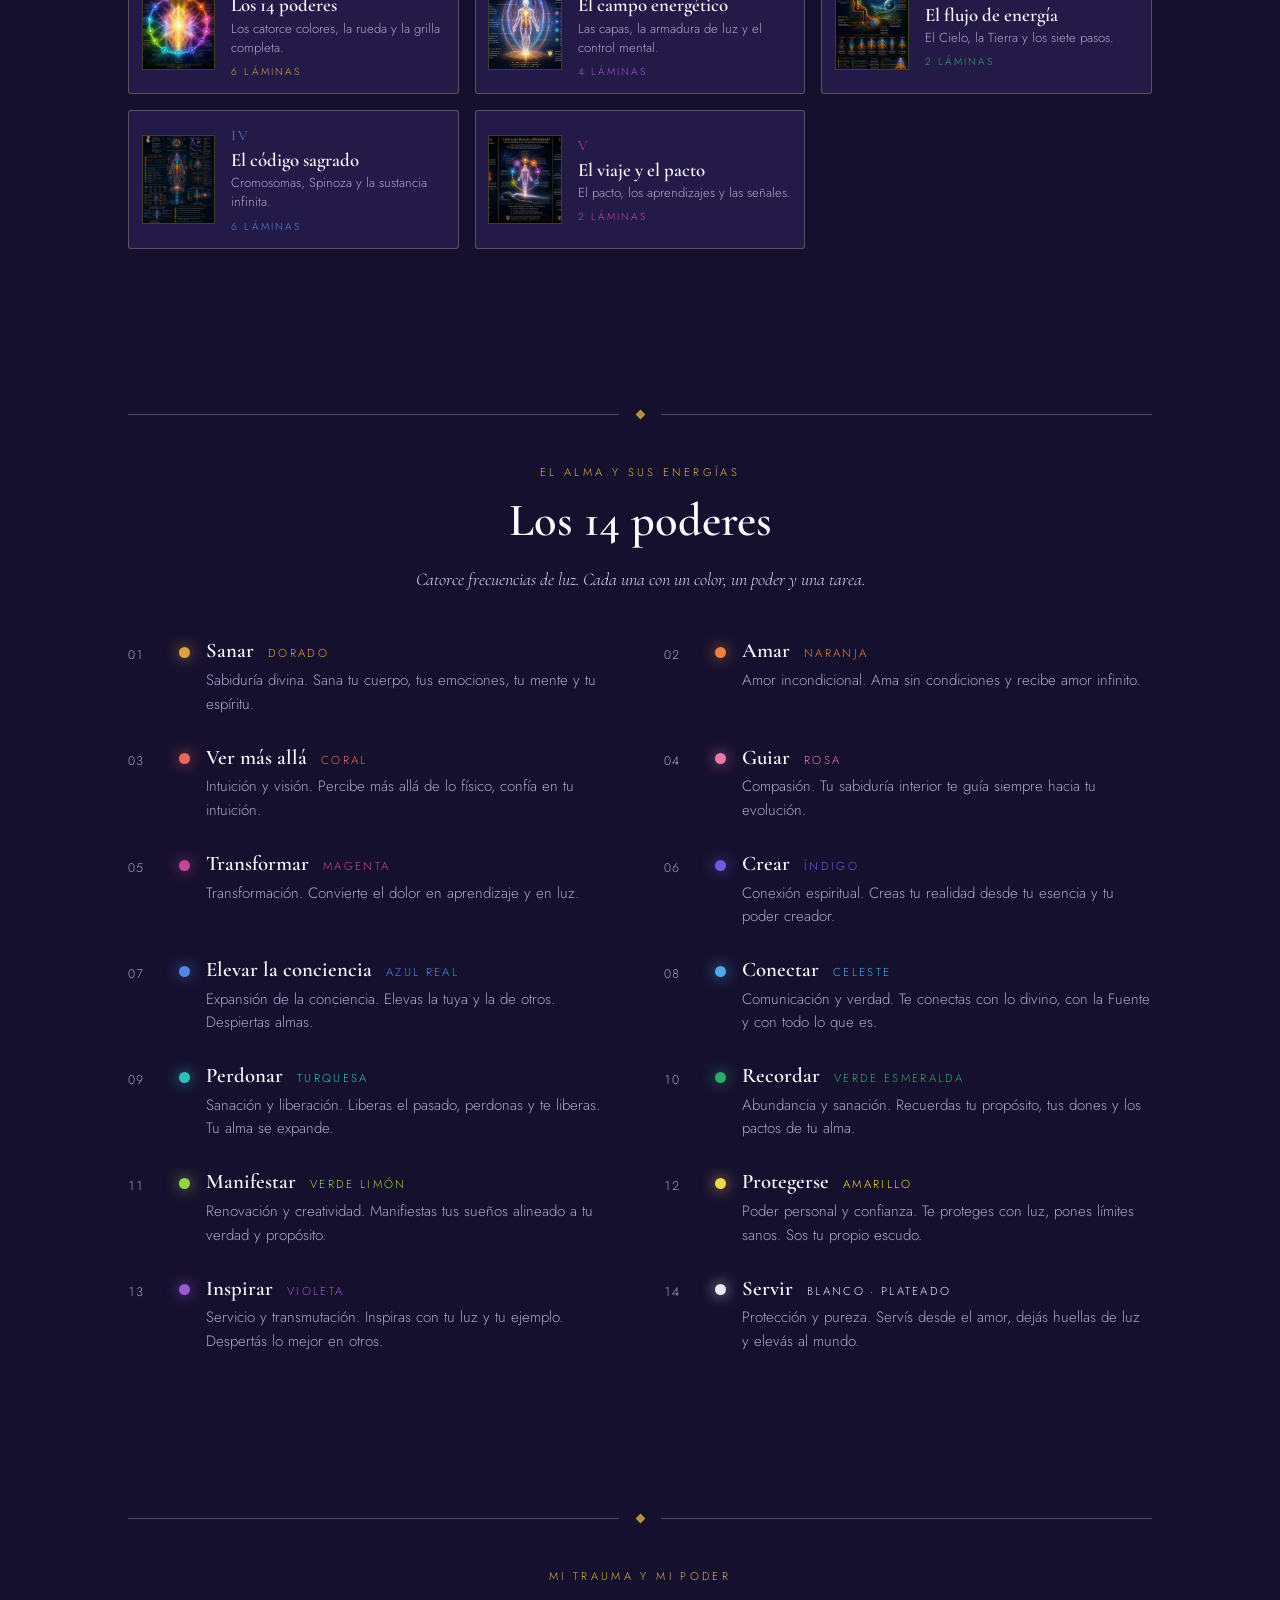
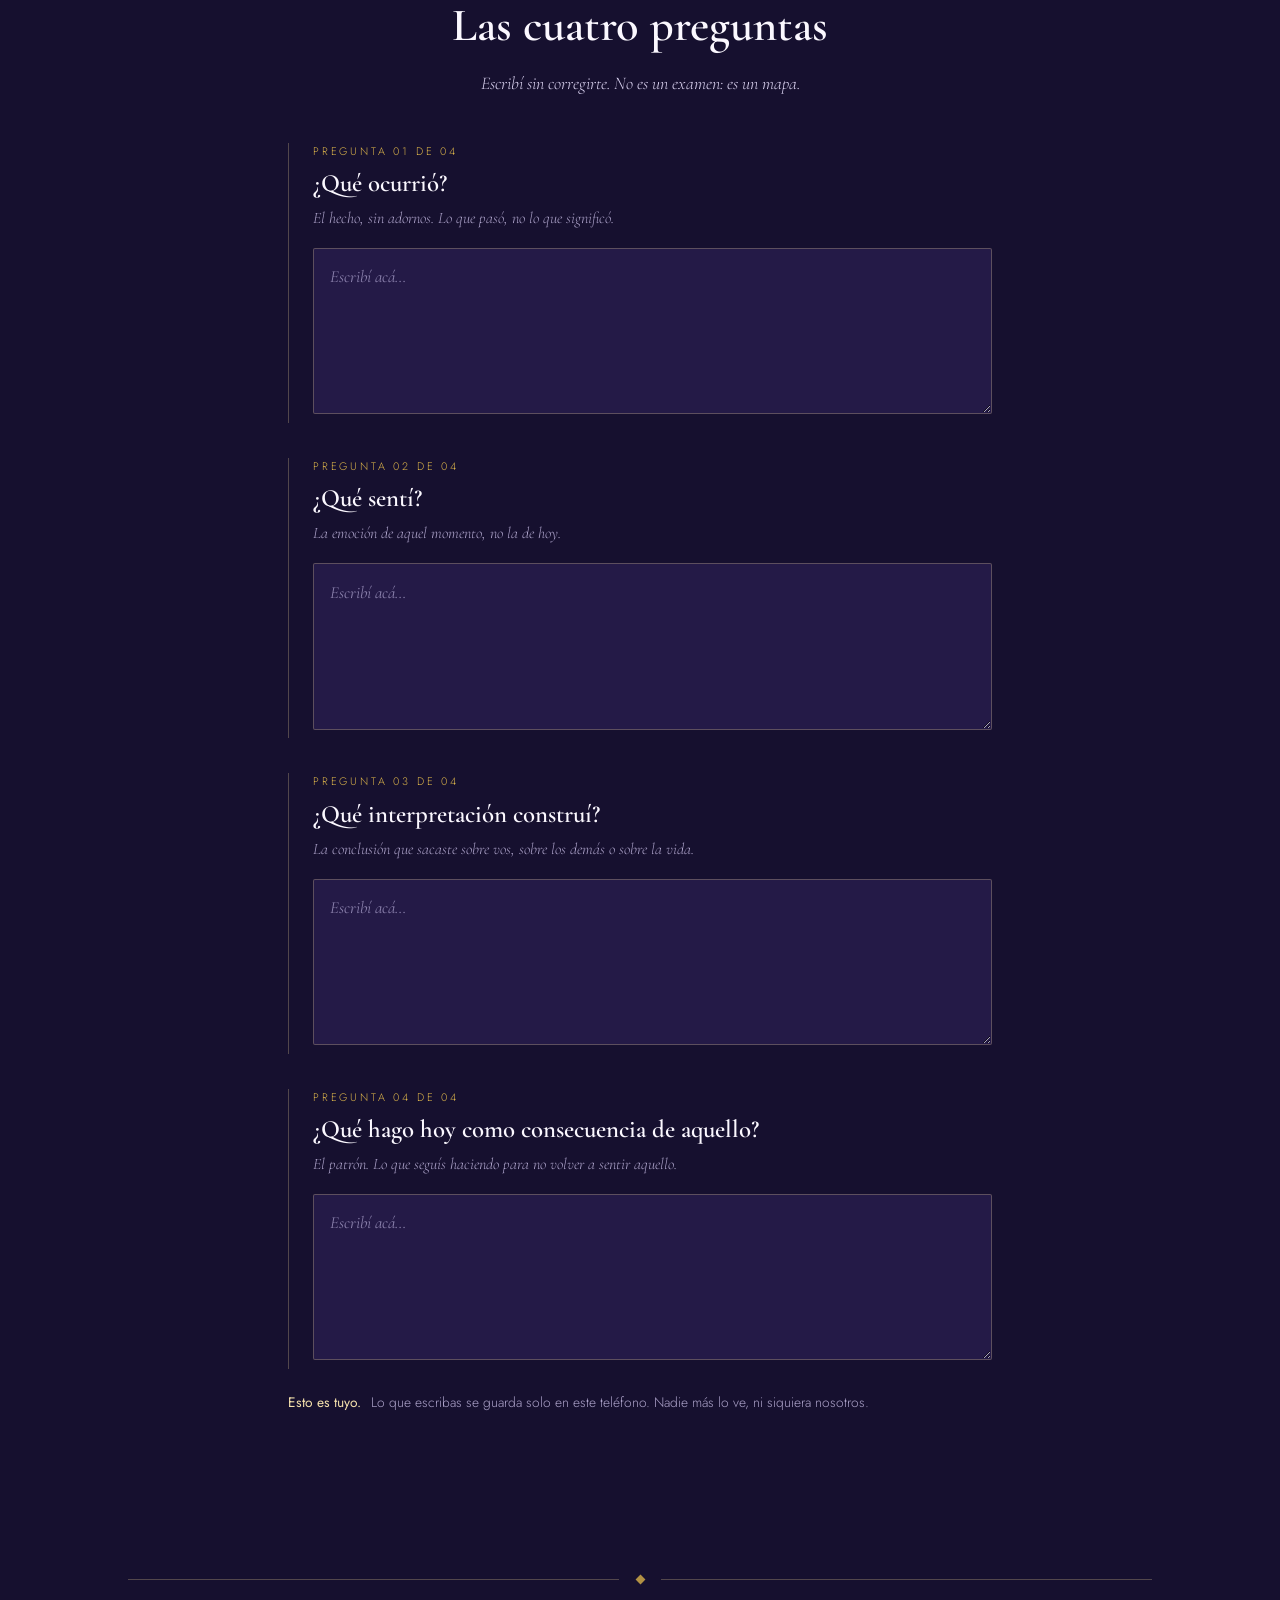
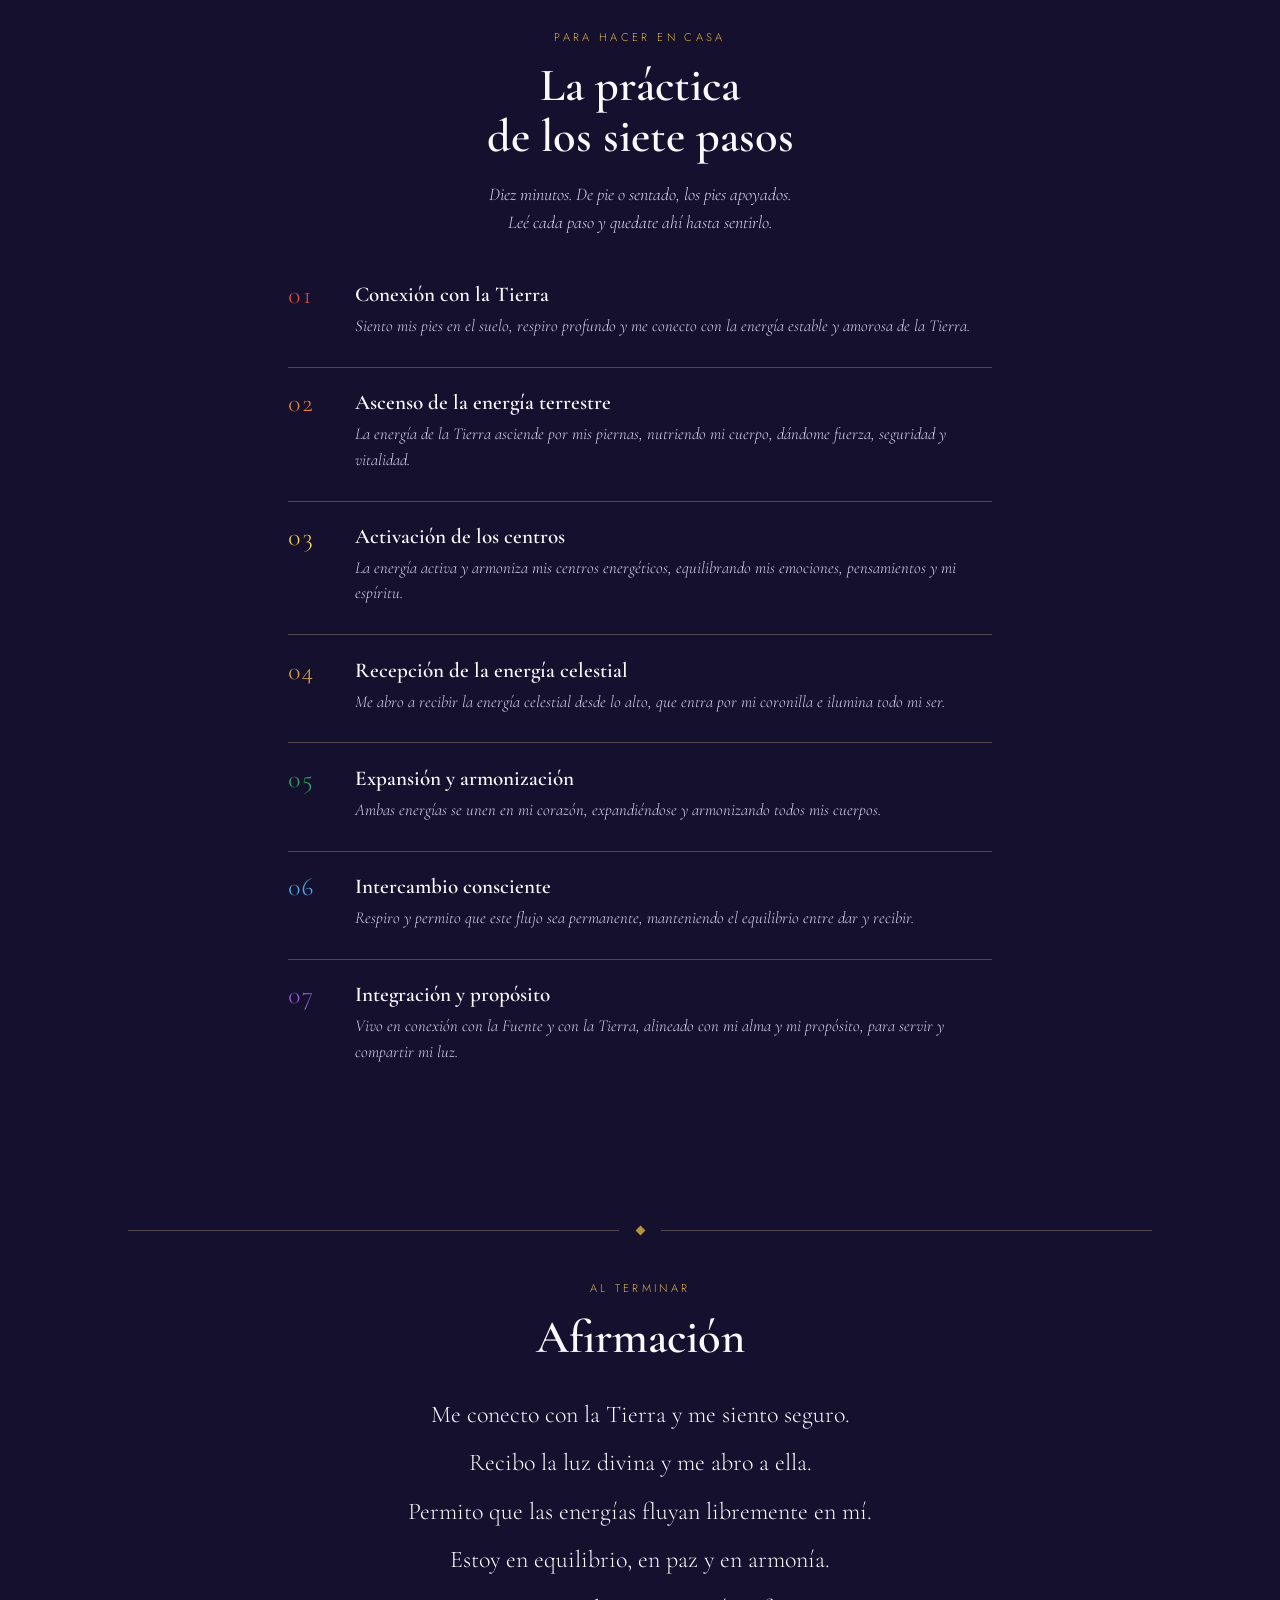
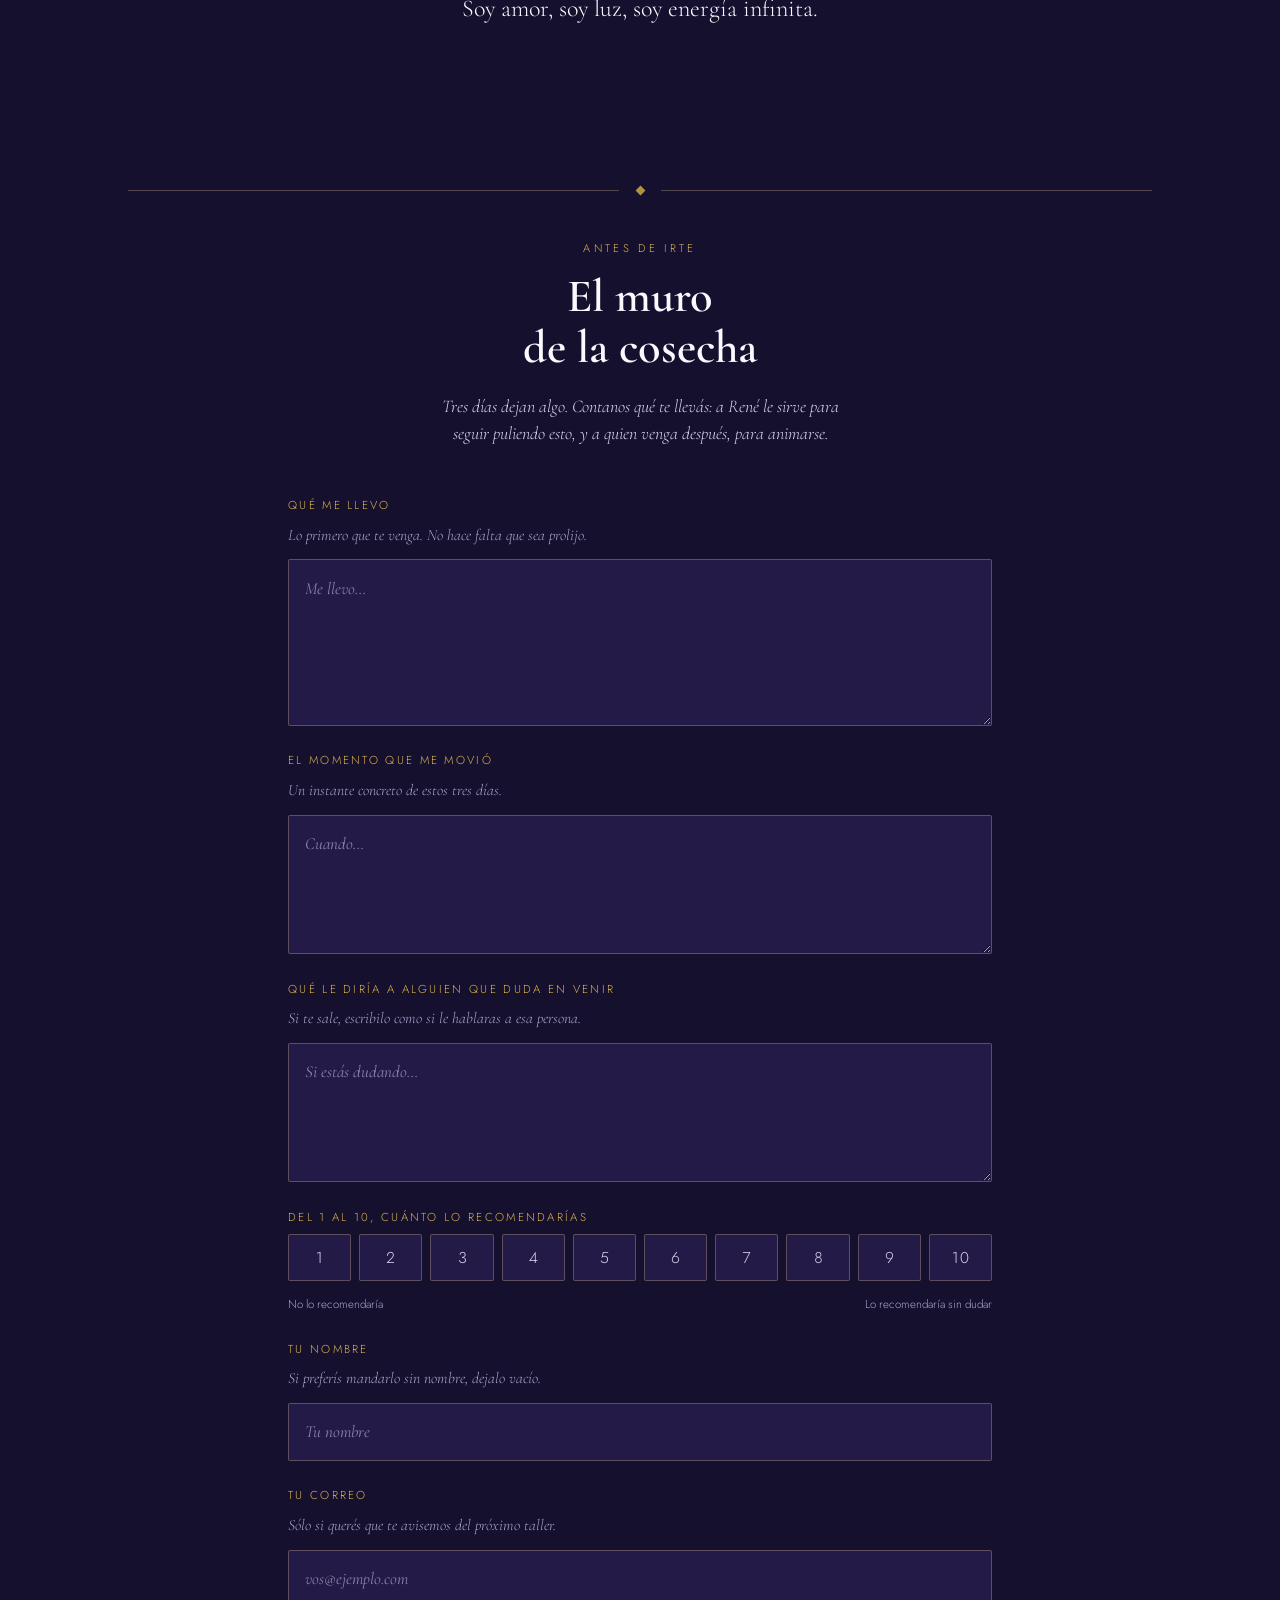
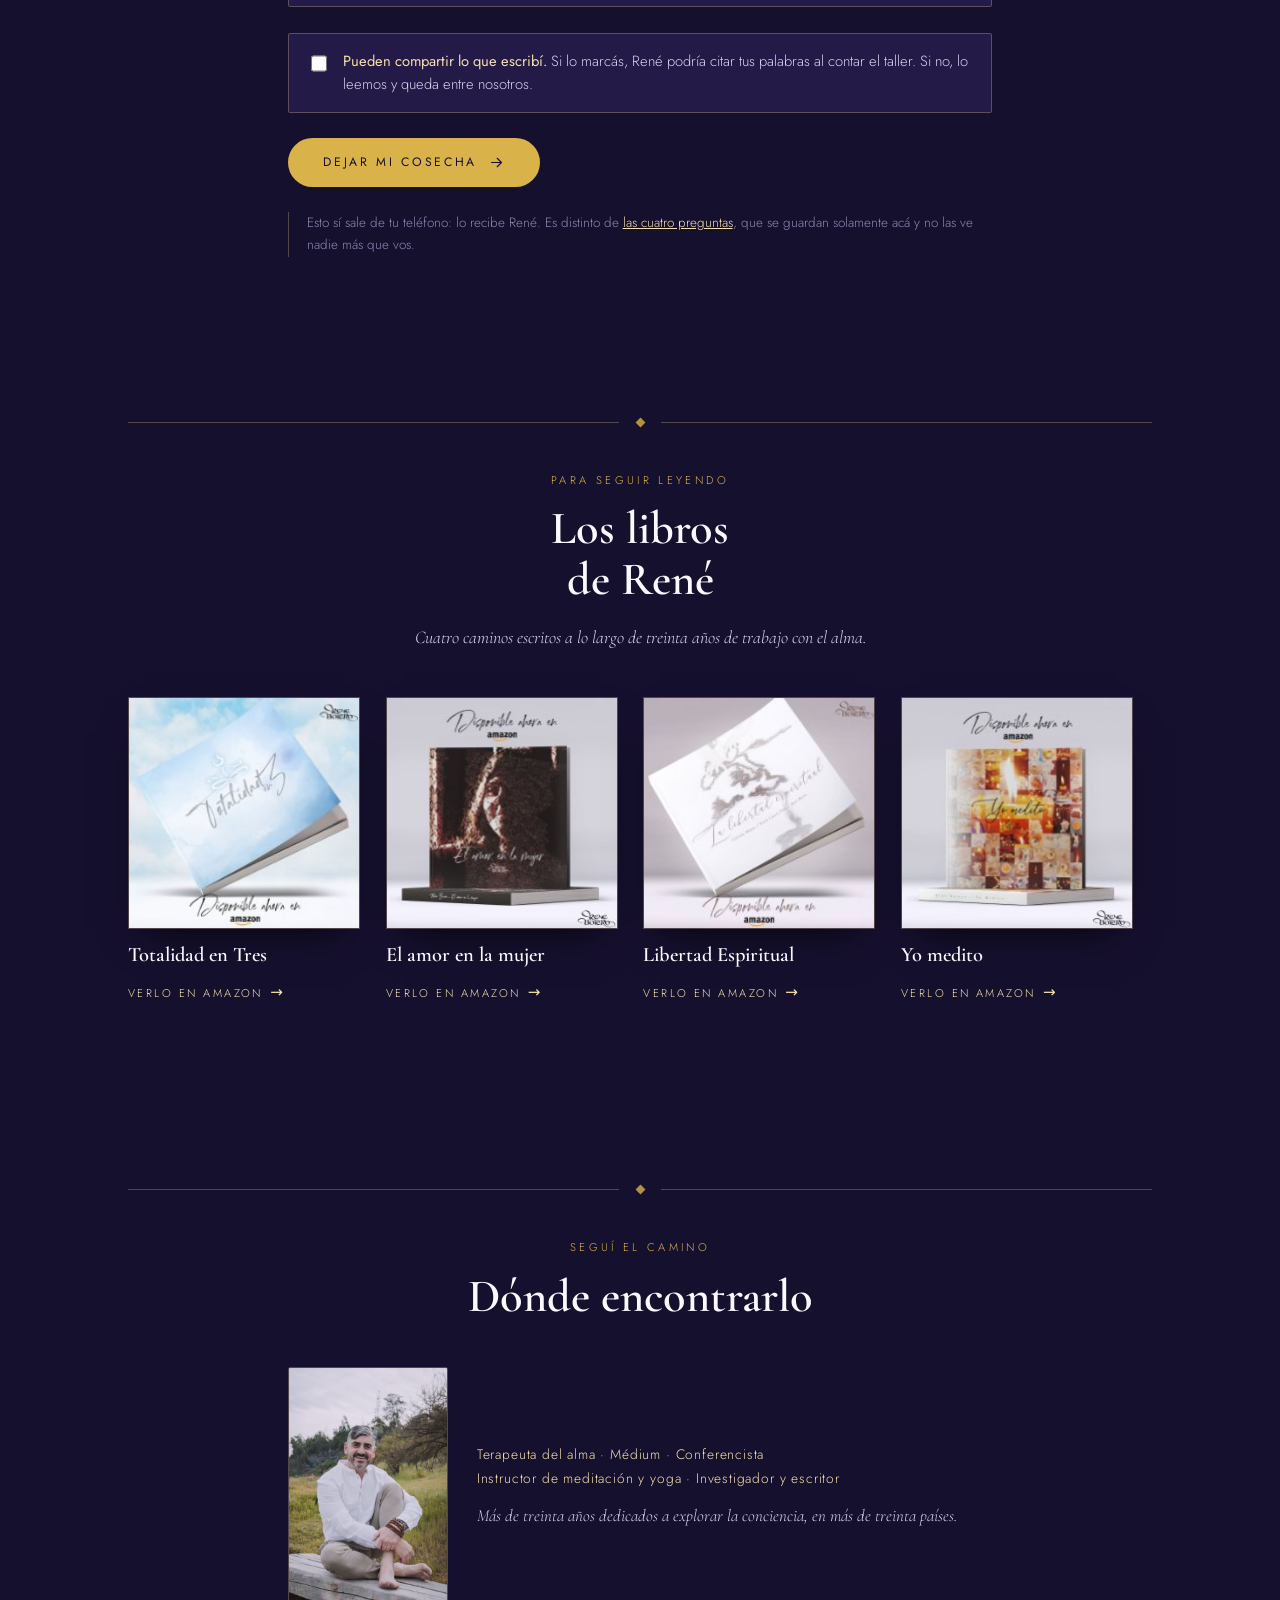
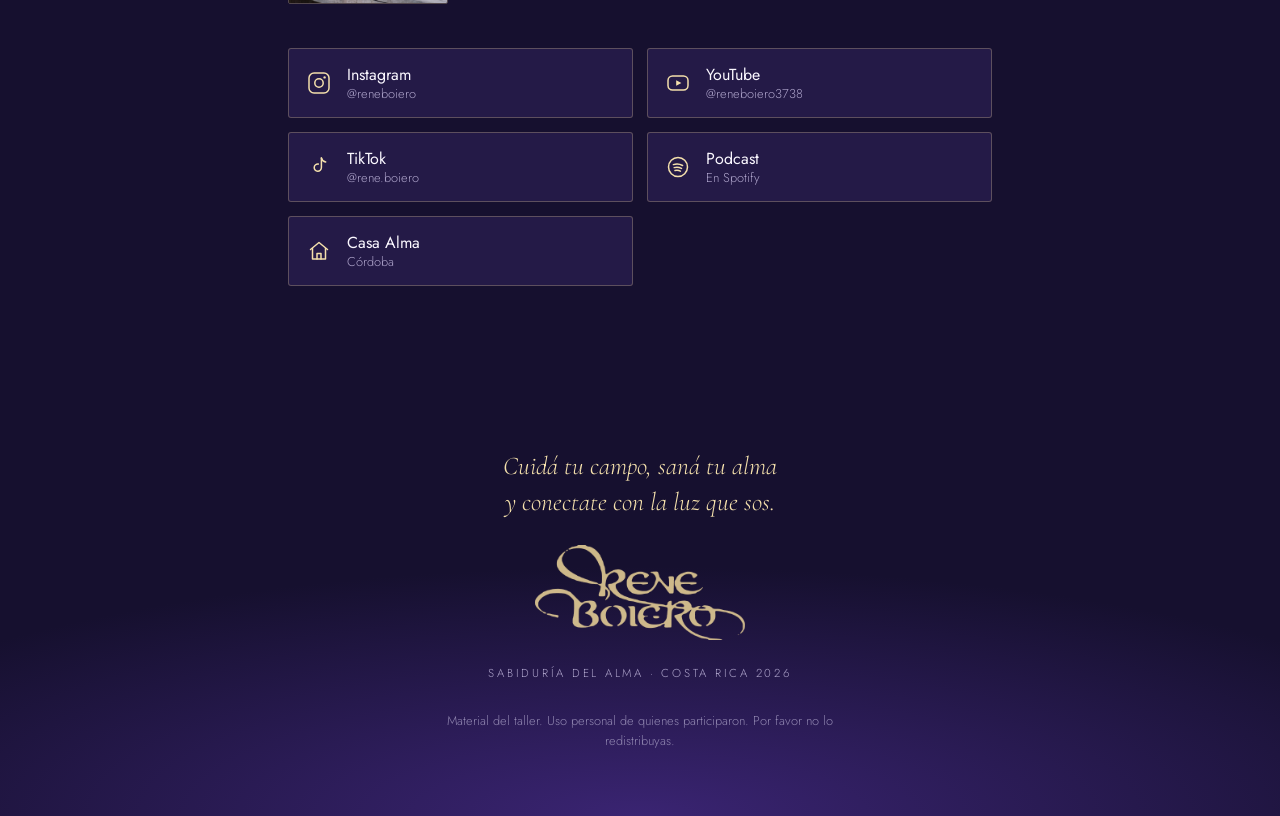
==== commit 883dca15: "youtube actualizado" ====
--- a/index.html
+++ b/index.html
@@ -46,7 +46,7 @@
     <div class="env-amplio">
       
       <div class="maestro">
-        <div class="maestroMarco"><div class="marco" id="alma" data-yt="pz9h_qE25Qw"
+        <div class="maestroMarco"><div class="marco" id="alma" data-yt="mUv2Fv13Ay8"
              data-titulo="El pacto de almas">
           <img src="img/pos-alma.jpg" alt="" loading="lazy" width="1280" height="720">
           <button class="jugar" type="button">
@@ -63,7 +63,7 @@
       <p class="separa">Y los cuatro de las láminas</p>
       <div class="piezas">
       <article class="pieza">
-        <div class="marco" id="codigo" data-yt="uilACKf3dwM"
+        <div class="marco" id="codigo" data-yt="fHCubWfbF18"
              data-titulo="El código sagrado del alma">
           <img src="img/pos-codigo.jpg" alt="" loading="lazy" width="1280" height="720">
           <button class="jugar" type="button">
@@ -77,7 +77,7 @@
         </div>
       </article>
       <article class="pieza">
-        <div class="marco" id="campo" data-yt="KL6lJcpVBRE"
+        <div class="marco" id="campo" data-yt="as57bVd872E"
              data-titulo="El campo energético del alma">
           <img src="img/pos-campo.jpg" alt="" loading="lazy" width="1280" height="720">
           <button class="jugar" type="button">
@@ -91,7 +91,7 @@
         </div>
       </article>
       <article class="pieza">
-        <div class="marco" id="flujo" data-yt="_2_fFfxlUdQ"
+        <div class="marco" id="flujo" data-yt="DAlA99_SswA"
              data-titulo="El flujo de energía">
           <img src="img/pos-flujo.jpg" alt="" loading="lazy" width="1280" height="720">
           <button class="jugar" type="button">
@@ -105,7 +105,7 @@
         </div>
       </article>
       <article class="pieza">
-        <div class="marco" id="trauma" data-yt="TgIZl2CXmCc"
+        <div class="marco" id="trauma" data-yt="BuE9UkJqnJ0"
              data-titulo="El trauma y el flujo">
           <img src="img/pos-trauma.jpg" alt="" loading="lazy" width="1280" height="720">
           <button class="jugar" type="button">
